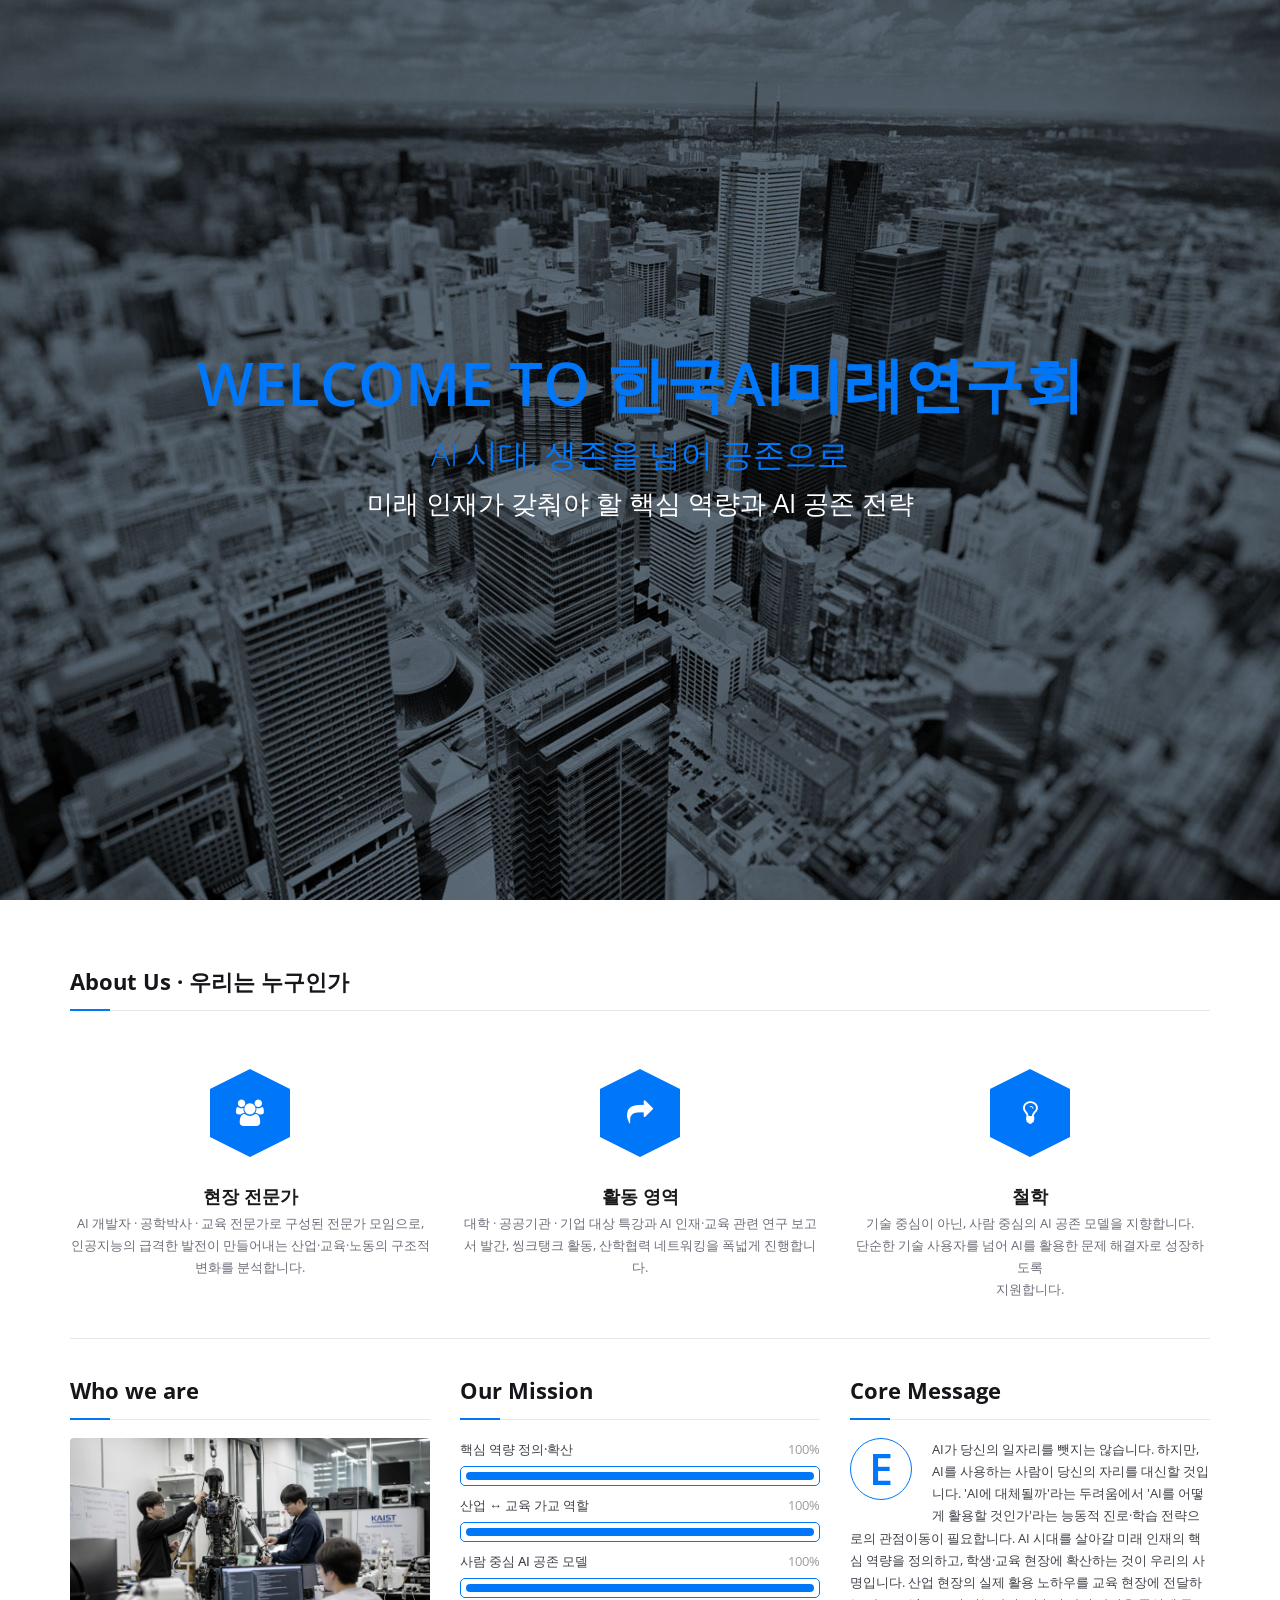
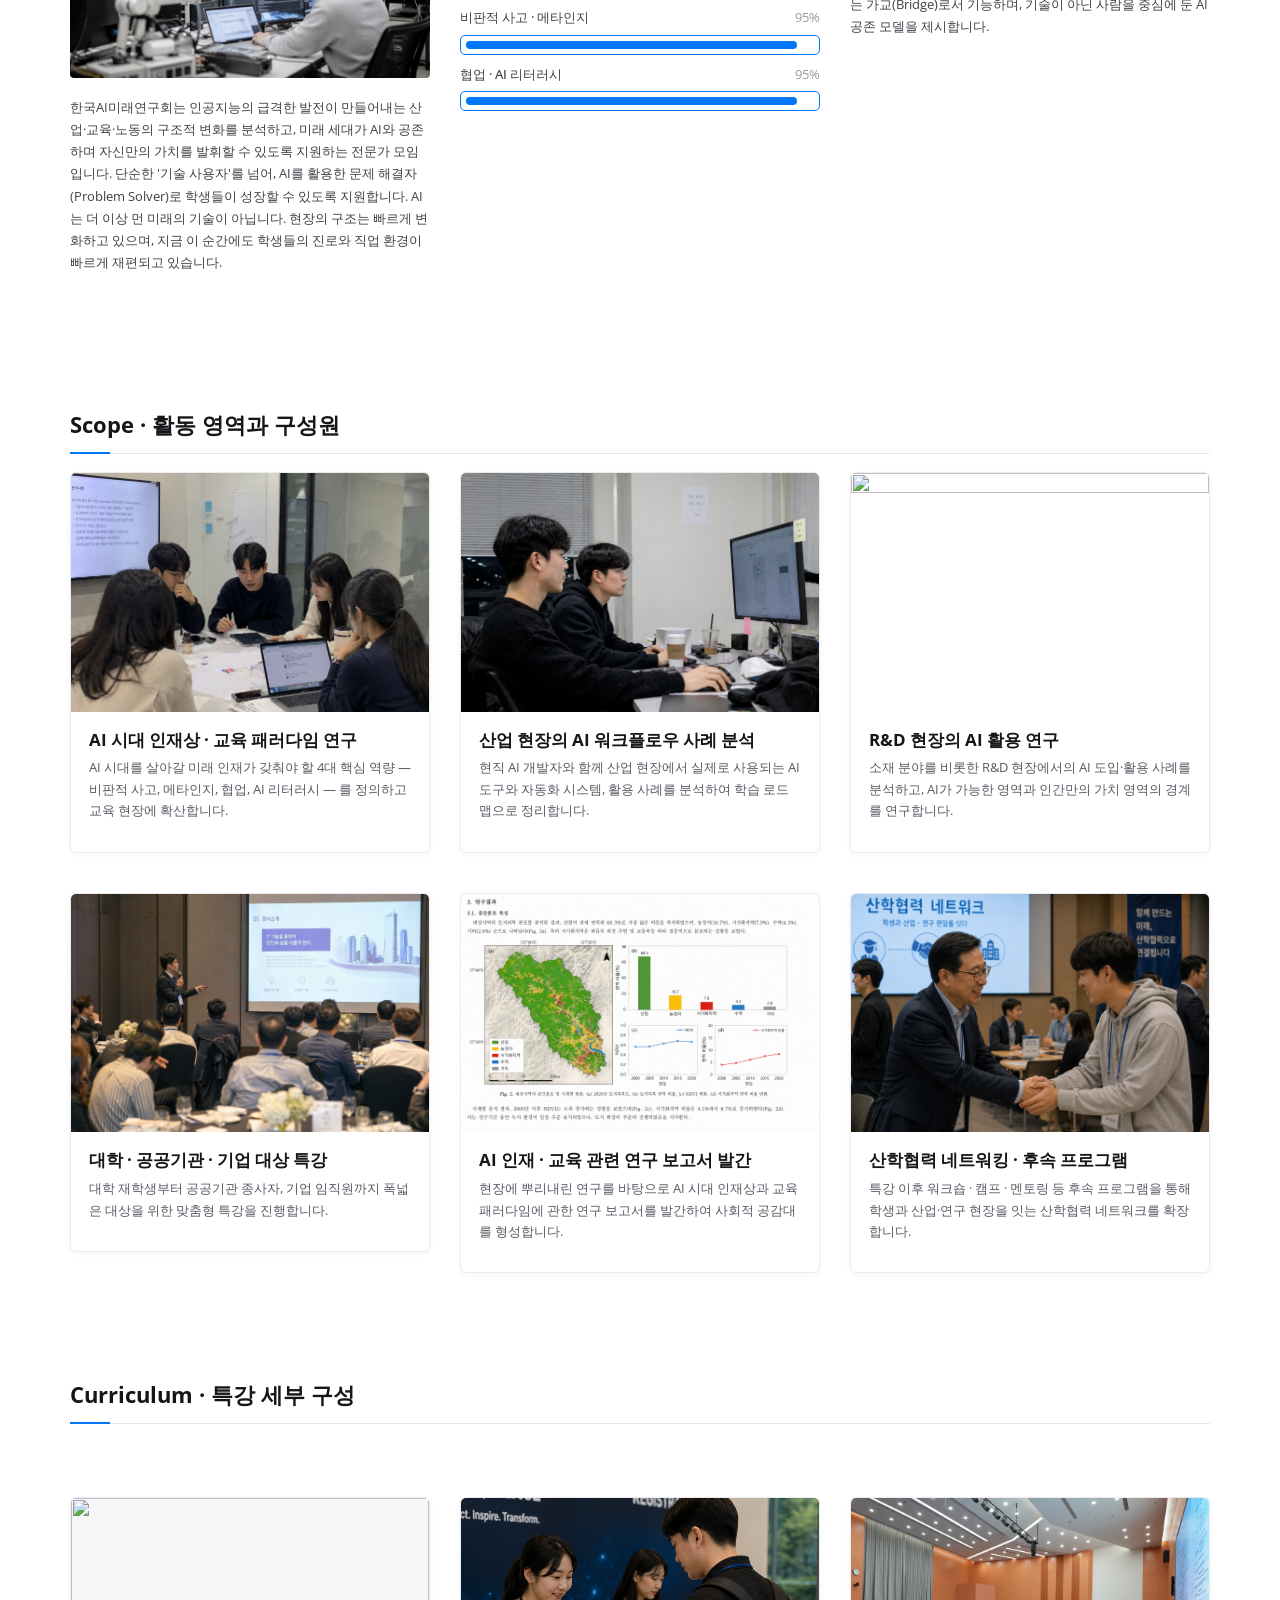
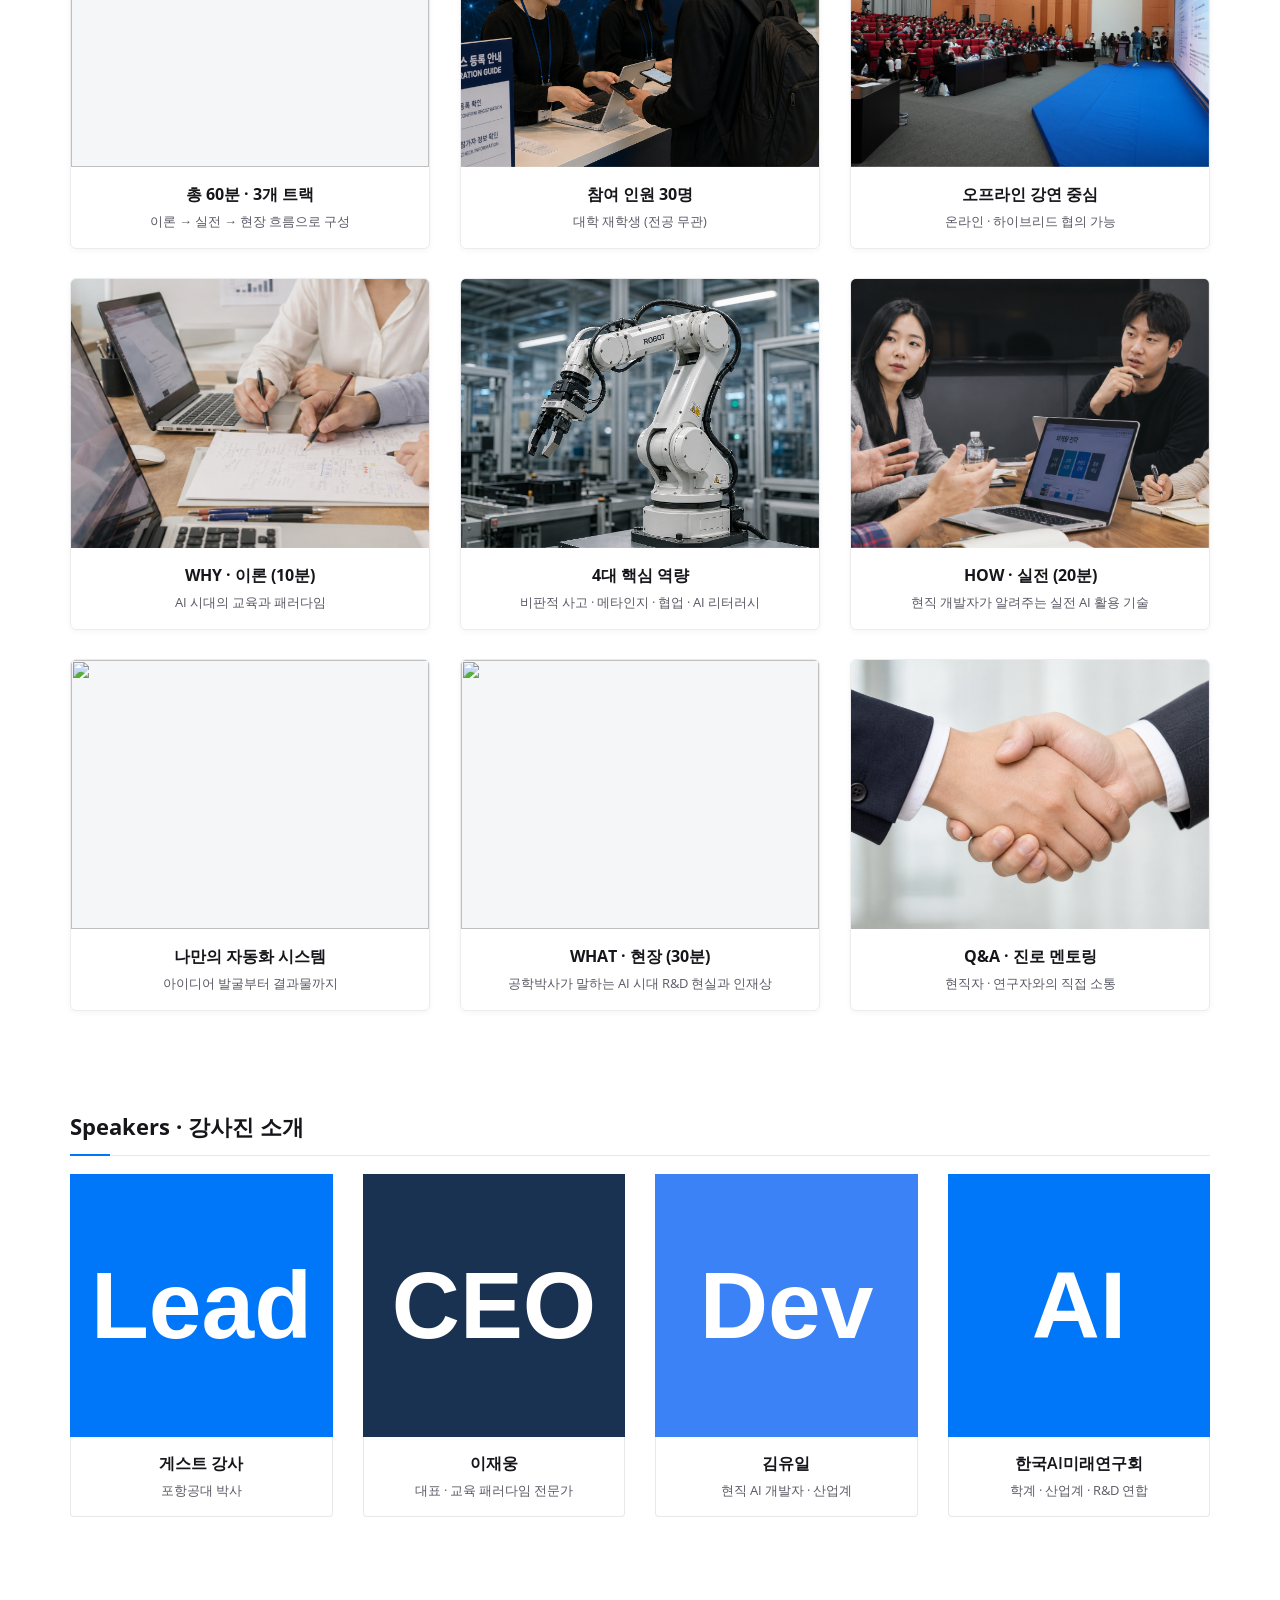
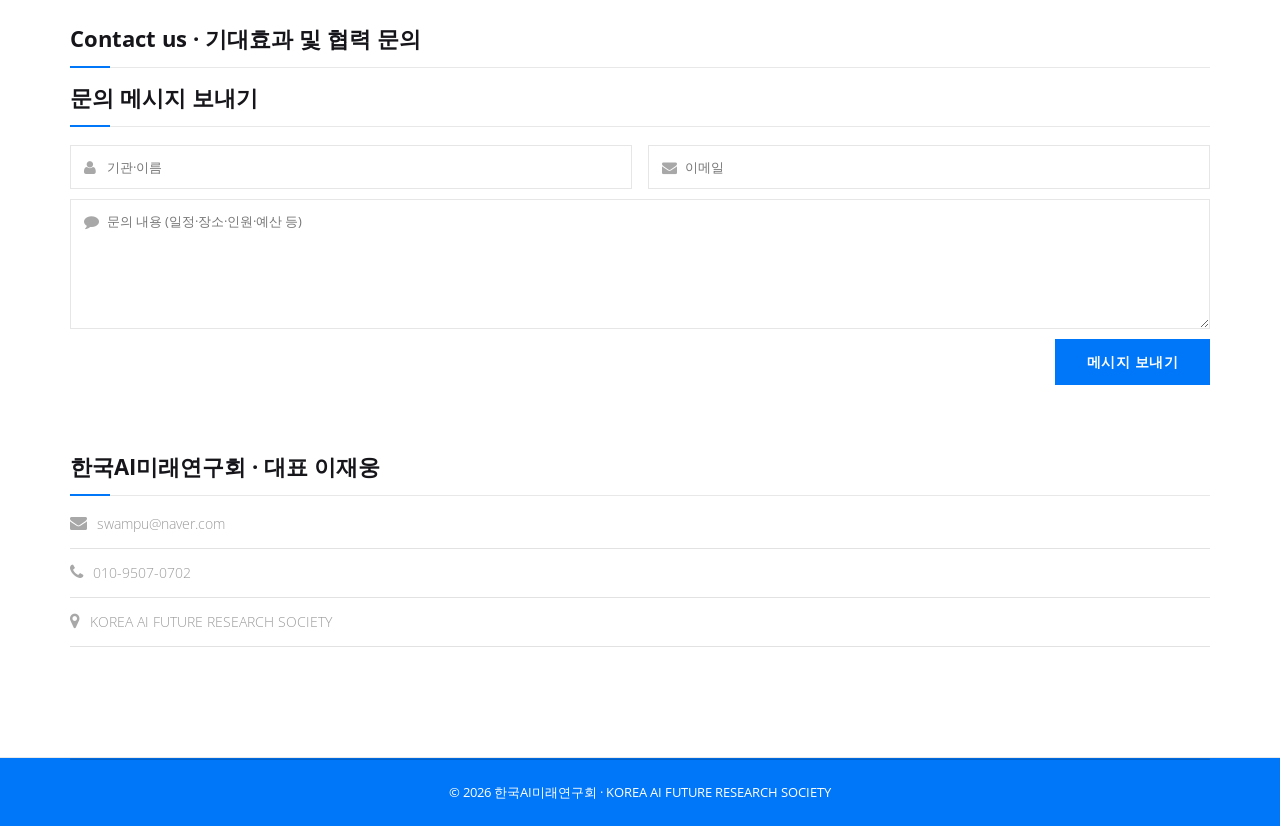
==== index.html @ 542b9df3 "Curriculum/Scope 그리드 정렬 깨짐 수정 (관리자 업로드 이미지 종횡비 차이로 발생) 원인: - 관리자 페이지에서 9개 이미지를 직접 업로드하면서 각 이미지의 종횡비가" ====
<!doctype html>
<html lang="ko" class="no-js">
<head>
	<title>한국AI미래연구회 — AI 시대, 생존을 넘어 공존으로</title>

	<meta charset="utf-8">
	<meta http-equiv="X-UA-Compatible" content="IE=edge,chrome=1">
	<meta name="viewport" content="width=device-width, initial-scale=1, maximum-scale=1">
	<meta name="description" content="한국AI미래연구회 — 미래 인재가 갖춰야 할 핵심 역량과 AI 공존 전략">

	<link href='https://fonts.googleapis.com/css?family=Open+Sans:300italic,400italic,600italic,700italic,400,700,600,300' rel='stylesheet' type='text/css'>
	<link href="https://cdn.jsdelivr.net/gh/orioncactus/pretendard/dist/web/static/pretendard.css" rel="stylesheet" />

	<link rel="stylesheet" type="text/css" href="assets/css/bootstrap.css" media="screen">
	<link rel="stylesheet" type="text/css" href="assets/css/magnific-popup.css" media="screen">
	<link rel="stylesheet" type="text/css" href="assets/css/font-awesome.css" media="screen">
	<link rel="stylesheet" type="text/css" href="assets/css/flexslider.css" media="screen"/>
	<link rel="stylesheet" type="text/css" href="assets/css/style.css" media="screen">
	<link rel="stylesheet" type="text/css" href="assets/css/responsive.css" media="screen">

	<style>
		body, h1, h2, h3, h4, h5, h6, p, a, li, span, div, input, textarea {
			font-family: 'Pretendard', 'Open Sans', sans-serif;
			-webkit-font-smoothing: antialiased;
		}
		/* 한글 가독성 — vendor의 font-weight:300/color:#9a9a9a 가 너무 얇고 흐림 */
		body{ background: #fff; }
		p{ color: #6e6e7a; font-weight: 400; line-height: 1.7; }
		h1, h3, h4, h5{ font-weight: 600 !important; }
		.services-post-content h4{ color: #1a1a1a; font-weight: 700 !important; font-size: 18px; }
		.services-post-content p{ color: #6e6e7a; }
		.news-item{ border: 1px solid #ececef; box-shadow: 0 2px 6px rgba(0,0,0,.04); background: #fff; padding: 0 0 16px; border-radius: 6px; overflow: hidden; }
		.news-item img{ margin-bottom: 0 !important; }
		.news-item h2{ color: #15151a !important; font-weight: 700 !important; font-size: 17px !important; line-height: 1.4 !important; padding: 16px 18px 6px; margin-bottom: 0 !important; }
		.news-item p{ color: #5a5a66 !important; padding: 0 18px 4px; line-height: 1.65 !important; }
		.work-post{ border: 1px solid #ececef; box-shadow: 0 2px 6px rgba(0,0,0,.04); background: #fff; margin-bottom: 28px; }
			/* ★ 그리드 정렬 — 다양한 종횡비 이미지가 카드 높이 통일을 깨뜨리는 것 방지
			   원인: Bootstrap float:left 그리드는 이전 행의 키 큰 카드가 다음 행을 막음
			   해법: 이미지 박스 종횡비 고정 + object-fit:cover 로 잘라서 표시 */
			.work-post-gal{
				width: 100%;
				aspect-ratio: 4 / 3;
				overflow: hidden;
				background: #f5f6f8;
			}
			.work-post-gal img{
				width: 100% !important;
				height: 100% !important;
				object-fit: cover;
				display: block;
			}
			/* Scope 블로그 카드 — 같은 종횡비 이슈 방지 */
			.news-item img{
				aspect-ratio: 3 / 2;
				width: 100% !important;
				height: auto !important;
				object-fit: cover;
				display: block;
			}
			/* 매 3번째 col-md-4 부터 줄바꿈 강제 (높이 차이로 떠밀리는 것 방지) */
			#portfolio-section .col-md-4:nth-child(3n+1){ clear: left; }
			#blog-section .col-md-4:nth-child(3n+1){ clear: left; }
			.work-post-content{ padding: 16px 14px !important; }
		.work-post-content h2{ color: #15151a !important; font-weight: 700 !important; font-size: 16px !important; line-height: 1.4 !important; margin-bottom: 6px !important; }
		.work-post-content span{ color: #5a5a66 !important; font-size: 13px !important; line-height: 1.5 !important; }
		/* Speakers 카드 — vendor의 검은 반투명 배경(#000 0.5) 위 텍스트가 검정 가독성 X
		   → 흰 배경 + 테두리 카드 스타일로 재구성, 사진 opacity 0.7 → 1 */
		.staff-post-gal img{ opacity: 1 !important; }
		.staff-post-content{
			background: #fff !important;
			border: 1px solid #e8e8e8;
			border-top: none;
			padding: 16px 18px !important;
		}
		.staff-post-content h5{ color: #15151a !important; font-weight: 700; font-size: 16px; margin-bottom: 6px; line-height: 1.3 !important; }
		.staff-post-content span{ color: #5a5a66 !important; font-size: 13px; font-weight: 400 !important; line-height: 1.5 !important; }
		/* hover시 사라지는 효과 무력화 (단일 페이지에 호버 의존 X) */
		.staff-post:hover .staff-post-content{ background: #fff !important; }
		.staff-post:hover .staff-post-content h5,
		.staff-post:hover .staff-post-content span{ opacity: 1 !important; }
		.about-us-text p, .company-mission p{ color: #404049; }
		.skills-progress p{ color: #404049; font-weight: 500; }
		.contact-information-list li{ color: #404049; }
		footer p{ color: #fff !important; }
		footer{ background: #0076f9; }
		.footer-line-in{ padding: 22px 0 !important; }
		/* h3 섹션 제목 톤 보강 */
		h3{ color: #15151a !important; font-weight: 700 !important; }
		/* About 6각형 카드 — 가운데 정렬로 통일감 (vendor는 left-align) */
		.services-box .services-post{ text-align: center; }
		.services-box .services-post > a{ display: inline-block; }
		.services-box .services-post-content{ padding-top: 14px; }

		/* Speakers 카드 — 가운데 정렬 */
		.staff-post{ text-align: center; }

		/* Hero: vendor CSS에 home-box 높이가 없어 무너짐 → 데스크탑 기준 700px 잡기.
		   background-view는 position:absolute + width:1920px이라 부모 높이가 없으면 caption이 무너진다. */
		.home-box{ height: 700px; }
		.home-box .background-view{ height: 100%; object-fit: cover; }

		/* whoweare 이미지가 컬럼 침범 방지 — orbit7 .about-us-text img 의 누락된 width 보완 */
		.about-us-text .innner-box img {
			float: none !important;
			display: block;
			width: 100%;
			height: auto;
			max-width: 100%;
			margin: 0 0 18px 0;
			border-radius: 4px;
		}
		/* contact-form input/textarea 통일 — 좌측 패딩 36px(아이콘 자리), 우측 14px, 동일 높이/border/font */
		#contact-form input[type="text"],
		#contact-form input[type="email"],
		#contact-form textarea{
			color: #737373;
			font-size: 13px;
			font-family: 'Pretendard','Open Sans',sans-serif;
			border: 1px solid #e6e6e6;
			border-radius: 0;
			outline: none;
			width: 100%;
			padding: 12px 14px 12px 36px;
			display: block;
			margin-bottom: 10px;
			background: #fff;
			box-sizing: border-box;
			line-height: 1.4;
			height: auto;
		}
		#contact-form input[type="email"]:focus,
		#contact-form input[type="text"]:focus,
		#contact-form textarea:focus{
			border: 1px solid #0076f9;
		}
		#contact-form textarea{
			height: 130px;
			resize: vertical;
		}
		/* float-input 좌·우 박스가 정확히 좌우 대칭이 되도록 간격 조정 */
		.float-input{ padding-right: 8px; }
		.float-input2{ padding-left: 8px; padding-right: 0; }
		/* 폼 아이콘 위치 — input 박스 내부 좌측 14px 위치에 맞도록
		   (.float-input은 padding-right:8px이라 input 좌측 외곽 = 부모 좌측 → 아이콘 left:14px)
		   (.float-input2는 padding-left:8px이라 input 좌측 외곽 = 부모 좌측+8px → 아이콘 left:22px) */
		.float-input span{ top: 13px; left: 14px; z-index: 2; }
		.float-input2 span{ top: 13px; left: 22px; z-index: 2; }
		.textarea-input span{ top: 13px; left: 14px; z-index: 2; }
		/* 송부 버튼 — 가독성 향상 */
		#contact-form input[type="submit"]{
			padding: 13px 32px;
			font-size: 14px;
			letter-spacing: .5px;
			cursor: pointer;
		}

		/* ============================================== */
		/*  모바일 최적화 — 한국AI미래연구회                  */
		/* ============================================== */

		/* 태블릿 이하 (≤991px) */
		@media (max-width: 991px){
			/* 헤더 */
			.navbar-brand img{ max-height: 40px; width: auto; }
			.home-box{ height: auto; min-height: 380px; }
			.home-box .background-view{
				width: 100%; height: 100%; left: 0; margin-left: 0;
				position: absolute; object-fit: cover;
			}
			.flexslider .slides h1{ font-size: 32px !important; line-height: 1.2 !important; }
			.flexslider .slides h6{ font-size: 16px !important; }
			.flexslider .slides p{ font-size: 13px !important; }

			/* 섹션 패딩 축소 */
			.section{ padding: 40px 0; }
			#about-section, #blog-section, #portfolio-section, #team-section, #contact-section{
				padding: 30px 0;
			}

			/* 카드 간격 */
			.col-md-4, .col-md-6, .col-md-3, .col-md-12{ margin-bottom: 20px; }

			/* 폼 — 50% width 두 개 input 을 한 줄씩 (모바일에서 가로로 너무 좁아지는 것 방지) */
			.float-input, .float-input2{
				width: 100% !important;
				float: none !important;
				padding-right: 0 !important;
				padding-left: 0 !important;
			}
		}

		/* 모바일 (≤767px) */
		@media (max-width: 767px){
			/* 헤더 더 컴팩트 */
			.home-box{ min-height: 320px; }
			.flexslider .slides h1{ font-size: 26px !important; }
			.flexslider .slides h6{ font-size: 14px !important; }
			.flexslider .slides p{ font-size: 12px !important; }

			/* 섹션 제목 */
			#about-section h3, #blog-section h3, #portfolio-section h3, #team-section h3, #contact-section h3{
				font-size: 22px !important; text-align: center;
			}

			/* 서비스 카드 — 6각형 아이콘 크기 살짝 축소 */
			.services-post > a{ width: 70px; height: 42px; }
			.services-post > a:before{ border-left-width: 35px; border-right-width: 35px; border-bottom-width: 17px; top: -17px; }
			.services-post > a:after{ border-left-width: 35px; border-right-width: 35px; border-top-width: 17px; bottom: -17px; }
			.services-post > a i{ line-height: 42px; font-size: 22px; }
			.services-post-content h4{ font-size: 17px; }
			.services-post-content p{ font-size: 13px; line-height: 1.6; }

			/* About 3컬럼 → 1컬럼 */
			.about-box .col-md-4{ margin-bottom: 30px; }
			.about-us-text .innner-box img{ max-height: 220px; object-fit: cover; }

			/* Skills progress 시각 정돈 */
			.skills-progress p{ font-size: 13px; }
			.meter{ height: 16px; padding: 4px; }

			/* Blog 카드 */
			.news-item{ margin-bottom: 30px; }
			.news-item h2 a, .news-item h2{ font-size: 16px; }
			.news-item p{ font-size: 13px; }

			/* Portfolio (curriculum) 카드 */
			.work-post{ margin-bottom: 25px; }
			.work-post-content h2{ font-size: 16px; }
			.work-post-content span{ font-size: 12px; }

			/* Speakers 카드 */
			.staff-post{ margin-bottom: 30px; max-width: 280px; margin-left: auto; margin-right: auto; }
			.staff-post-content h5{ font-size: 16px; }
			.staff-post-content span{ font-size: 12px; }

			/* Contact 폼 — 모바일에서 input/textarea 동일 padding, submit 풀너비 */
			#contact-form input[type="text"], #contact-form input[type="email"], #contact-form textarea{
				font-size: 14px; padding: 11px 14px 11px 36px;
			}
			#contact-form textarea{ height: 110px; }
			#contact-form input[type="submit"]{ width: 100%; float: none; padding: 14px; font-size: 14px; letter-spacing: .5px; }
			.float-input span, .float-input2 span{ top: 12px; left: 14px; }
			.textarea-input span{ top: 12px; left: 14px; }

			/* 직접 연락처 정보 */
			.contact-information h3{ font-size: 17px; }
			.contact-information-list li{ font-size: 13px; word-break: break-all; }

			/* Footer */
			.footer-line{ padding: 15px 0; }
			.footer-line p{ font-size: 12px; }
		}

		/* 작은 모바일 (≤480px) */
		@media (max-width: 480px){
			.flexslider .slides h1{ font-size: 22px !important; }
			.home-box{ min-height: 280px; }
			.section, #about-section, #blog-section, #portfolio-section, #team-section, #contact-section{
				padding: 25px 0;
			}
			.container{ padding-left: 15px; padding-right: 15px; }
		}
	</style>

	<script type="text/javascript" src="assets/js/jquery.min.js"></script>
	<script type="text/javascript" src="assets/js/jquery.migrate.js"></script>
	<script type="text/javascript" src="assets/js/jquery.magnific-popup.min.js"></script>
	<script type="text/javascript" src="assets/js/bootstrap.js"></script>
	<script type="text/javascript" src="assets/js/jquery.imagesloaded.min.js"></script>
	<script type="text/javascript" src="assets/js/jquery.isotope.min.js"></script>
	<script type="text/javascript" src="assets/js/smooth-scroll.js"></script>
	<script type="text/javascript" src="assets/js/jquery.flexslider.js"></script>
	<script type="text/javascript" src="assets/js/plugins-scroll.js"></script>
	<script type="text/javascript" src="assets/js/script.js"></script>

	<script>
		// content.json 로드 (CMS가 편집한 콘텐츠 반영)
		// 캐시 우회용 timestamp 추가 (CMS 저장 직후 즉시 반영되도록)
		window.__contentReady = fetch('content.json?_=' + Date.now())
			.then(function(r){ return r.ok ? r.json() : {}; })
			.catch(function(){ return {}; });

		// 편집 모드 (?edit=1) — 관리자 오버레이 동적 로드
		(function(){
			if (new URLSearchParams(location.search).get('edit') !== '1') return;
			if (!localStorage.getItem('github_pat')) {
				// PAT 없으면 로그인 페이지로
				location.replace('admin/');
				return;
			}
			document.documentElement.classList.add('edit-mode');
			var l = document.createElement('link');
			l.rel = 'stylesheet';
			l.href = 'admin/edit.css?_=' + Date.now();
			document.head.appendChild(l);
			window.addEventListener('DOMContentLoaded', function(){
				var s = document.createElement('script');
				s.src = 'admin/edit.js?_=' + Date.now();
				document.body.appendChild(s);
			});
		})();
	</script>
	<script defer>
		// DOM이 준비되면 content.json 값을 data-edit-* 요소에 적용
		(async function(){
			function getByPath(obj, path){
				return path.split('.').reduce(function(a, k){
					return (a != null && a[k] !== undefined) ? a[k] : undefined;
				}, obj);
			}
			var content = await window.__contentReady;
			window.__siteContent = content;
			function apply(){
				document.querySelectorAll('[data-edit-text]').forEach(function(el){
					var v = getByPath(content, el.getAttribute('data-edit-text'));
					if (v != null && v !== '') el.innerHTML = v;
				});
				document.querySelectorAll('[data-edit-img]').forEach(function(el){
					var v = getByPath(content, el.getAttribute('data-edit-img'));
					if (v != null && v !== '') el.setAttribute('src', v);
				});
				document.querySelectorAll('[data-edit-href]').forEach(function(el){
					var v = getByPath(content, el.getAttribute('data-edit-href'));
					if (v != null && v !== '') el.setAttribute('href', v);
				});
				document.querySelectorAll('[data-edit-attr]').forEach(function(el){
					var v = getByPath(content, el.getAttribute('data-edit-attr'));
					if (v != null && v !== ''){
						var attr = el.getAttribute('data-edit-attr-name') || 'placeholder';
						el.setAttribute(attr, v);
					}
				});
			}
			if (document.readyState === 'loading'){
				document.addEventListener('DOMContentLoaded', apply);
			} else {
				apply();
			}
		})();
	</script>
</head>
<body>

	<!-- Container -->
	<div id="container" class="single-page">

		<!-- Header ============================ -->
		<header class="clearfix">
			<div class="navbar navbar-default navbar-fixed-top">
				<div class="container">
					<div class="navbar-header">
						<a class="navbar-brand"><img alt="한국AI미래연구회" src="assets/images/logo.png" data-edit-img="nav.logo"></a>
					</div>
					</div>
			</div>
		</header>

		<!-- HOME ============================ -->
		<div class="section">
			<div id="home-section">
				<div class="home-box">
					<img class="background-view" alt="" src="assets/upload/singlepage-bg.jpg" data-edit-img="hero.bg">
					<div class="slider-caption">
						<div class="container">
							<div class="flexslider">
								<ul class="slides">
									<li>
										<h1><span data-edit-text="slide1.h1pre">Welcome to</span> <span data-edit-text="slide1.h1em">한국AI미래연구회</span></h1>
										<h6><span data-edit-text="slide1.h6pre">AI 시대, 생존을 넘어</span> <span data-edit-text="slide1.h6em">공존으로</span></h6>
										<p data-edit-text="slide1.text">미래 인재가 갖춰야 할 핵심 역량과 AI 공존 전략</p>
									</li>
									<li>
										<h1><span data-edit-text="slide2.h1pre">AI와 인간이 공존하는</span> <span data-edit-text="slide2.h1em">미래</span></h1>
										<p data-edit-text="slide2.text">우리는 그 길을 설계합니다</p>
									</li>
									<li>
										<h1><span data-edit-text="slide3.h1pre">학계 · 산업계 · R&amp;D 현장의</span> <span data-edit-text="slide3.h1em">실무 전문가</span></h1>
										<p data-edit-text="slide3.text">현장에 뿌리내린 연구와 실천</p>
									</li>
								</ul>
							</div>
						</div>
					</div>
				</div>
			</div>
		</div>

		<!-- ABOUT ============================ -->
		<div class="section">
			<div id="about-section">
				<div class="container">
					<h3 data-edit-text="about.title">About Us · 우리는 누구인가</h3>

					<div class="services-box">
						<div class="row">
							<div class="col-md-4">
								<div class="services-post">
									<a class="services-icon1"><i class="fa fa-users"></i></a>
									<div class="services-post-content">
										<h4 data-edit-text="service1.title">현장 전문가</h4>
										<p data-edit-text="service1.text">AI 개발자 · 공학박사 · 교육 전문가로 구성된 전문가 모임으로, 인공지능의 급격한 발전이 만들어내는 산업·교육·노동의 구조적 변화를 분석합니다.</p>
									</div>
								</div>
							</div>

							<div class="col-md-4">
								<div class="services-post">
									<a class="services-icon2"><i class="fa fa-share"></i></a>
									<div class="services-post-content">
										<h4 data-edit-text="service2.title">활동 영역</h4>
										<p data-edit-text="service2.text">대학 · 공공기관 · 기업 대상 특강과 AI 인재·교육 관련 연구 보고서 발간, 씽크탱크 활동, 산학협력 네트워킹을 폭넓게 진행합니다.</p>
									</div>
								</div>
							</div>

							<div class="col-md-4">
								<div class="services-post">
									<a class="services-icon3"><i class="fa fa-lightbulb-o"></i></a>
									<div class="services-post-content">
										<h4 data-edit-text="service3.title">철학</h4>
										<p data-edit-text="service3.text">기술 중심이 아닌, 사람 중심의 AI 공존 모델을 지향합니다. 단순한 기술 사용자를 넘어 AI를 활용한 문제 해결자로 성장하도록 지원합니다.</p>
									</div>
								</div>
							</div>
						</div>
					</div>

					<div class="about-box">
						<div class="row">
							<div class="col-md-4">
								<div class="about-us-text">
									<h3 data-edit-text="whoweare.title">Who we are</h3>
									<div class="innner-box">
										<img alt="" src="assets/upload/about.jpg" data-edit-img="whoweare.img">
										<p data-edit-text="whoweare.text">한국AI미래연구회는 인공지능의 급격한 발전이 만들어내는 산업·교육·노동의 구조적 변화를 분석하고, 미래 세대가 AI와 공존하며 자신만의 가치를 발휘할 수 있도록 지원하는 전문가 모임입니다. 단순한 '기술 사용자'를 넘어, AI를 활용한 문제 해결자(Problem Solver)로 학생들이 성장할 수 있도록 지원합니다. AI는 더 이상 먼 미래의 기술이 아닙니다. 현장의 구조는 빠르게 변화하고 있으며, 지금 이 순간에도 학생들의 진로와 직업 환경이 빠르게 재편되고 있습니다.</p>
									</div>
								</div>
							</div>

							<div class="col-md-4">
								<div class="skills-progress">
									<h3 data-edit-text="mission.title">Our Mission</h3>
									<p data-edit-text="mission.entry1">핵심 역량 정의·확산 <span>100%</span></p>
									<div class="meter nostrips wp"><span style="width: 100%"></span></div>
									<p data-edit-text="mission.entry2">산업 ↔ 교육 가교 역할 <span>100%</span></p>
									<div class="meter nostrips photoshop"><span style="width: 100%"></span></div>
									<p data-edit-text="mission.entry3">사람 중심 AI 공존 모델 <span>100%</span></p>
									<div class="meter nostrips html"><span style="width: 100%"></span></div>
									<p data-edit-text="mission.entry4">비판적 사고 · 메타인지 <span>95%</span></p>
									<div class="meter nostrips ruby"><span style="width: 95%"></span></div>
									<p data-edit-text="mission.entry5">협업 · AI 리터러시 <span>95%</span></p>
									<div class="meter nostrips marketing"><span style="width: 95%"></span></div>
								</div>
							</div>

							<div class="col-md-4">
								<div class="company-mission">
									<h3 data-edit-text="coremsg.title">Core Message</h3>
									<span class="icon"></span>
									<p data-edit-text="coremsg.text">AI가 당신의 일자리를 뺏지는 않습니다. 하지만, AI를 사용하는 사람이 당신의 자리를 대신할 것입니다. 'AI에 대체될까'라는 두려움에서 'AI를 어떻게 활용할 것인가'라는 능동적 진로·학습 전략으로의 관점이동이 필요합니다. AI 시대를 살아갈 미래 인재의 핵심 역량을 정의하고, 학생·교육 현장에 확산하는 것이 우리의 사명입니다. 산업 현장의 실제 활용 노하우를 교육 현장에 전달하는 가교(Bridge)로서 기능하며, 기술이 아닌 사람을 중심에 둔 AI 공존 모델을 제시합니다.</p>
								</div>
							</div>
						</div>
					</div>
				</div>
			</div>
		</div>

		<!-- BLOG = SCOPE ============================ -->
		<div class="section">
			<div id="blog-section">
				<div class="container">
					<h3 data-edit-text="scope.title">Scope · 활동 영역과 구성원</h3>
					<div class="row">
						<div class="col-md-4">
							<div class="item news-item">
								<img alt="" src="assets/upload/blog1.jpg" data-edit-img="blog1.img">
								<h2 data-edit-text="blog1.title">AI 시대 인재상 · 교육 패러다임 연구</h2>
								<p data-edit-text="blog1.text">AI 시대를 살아갈 미래 인재가 갖춰야 할 4대 핵심 역량 — 비판적 사고, 메타인지, 협업, AI 리터러시 — 를 정의하고 교육 현장에 확산합니다.</p>
</div>
						</div>

						<div class="col-md-4">
							<div class="item news-item">
								<img alt="" src="assets/upload/blog2.jpg" data-edit-img="blog2.img">
								<h2 data-edit-text="blog2.title">산업 현장의 AI 워크플로우 사례 분석</h2>
								<p data-edit-text="blog2.text">현직 AI 개발자와 함께 산업 현장에서 실제로 사용되는 AI 도구와 자동화 시스템, 활용 사례를 분석하여 학습 로드맵으로 정리합니다.</p>
</div>
						</div>

						<div class="col-md-4">
							<div class="item news-item">
								<img alt="" src="assets/upload/blog3.jpg" data-edit-img="blog3.img">
								<h2 data-edit-text="blog3.title">R&amp;D 현장의 AI 활용 연구</h2>
								<p data-edit-text="blog3.text">소재 분야를 비롯한 R&amp;D 현장에서의 AI 도입·활용 사례를 분석하고, AI가 가능한 영역과 인간만의 가치 영역의 경계를 연구합니다.</p>
</div>
						</div>
					</div>

					<div class="row">
						<div class="col-md-4">
							<div class="item news-item">
								<img alt="" src="assets/upload/blog4.jpg" data-edit-img="blog4.img">
								<h2 data-edit-text="blog4.title">대학 · 공공기관 · 기업 대상 특강</h2>
								<p data-edit-text="blog4.text">대학 재학생부터 공공기관 종사자, 기업 임직원까지 폭넓은 대상을 위한 맞춤형 특강을 진행합니다. 오프라인 · 온라인 · 하이브리드 모두 가능합니다.</p>
</div>
						</div>

						<div class="col-md-4">
							<div class="item news-item">
								<img alt="" src="assets/upload/blog5.jpg" data-edit-img="blog5.img">
								<h2 data-edit-text="blog5.title">AI 인재 · 교육 관련 연구 보고서 발간</h2>
								<p data-edit-text="blog5.text">현장에 뿌리내린 연구를 바탕으로 AI 시대 인재상과 교육 패러다임에 관한 연구 보고서를 발간하여 사회적 공감대를 형성합니다.</p>
</div>
						</div>

						<div class="col-md-4">
							<div class="item news-item">
								<img alt="" src="assets/upload/blog6.jpg" data-edit-img="blog6.img">
								<h2 data-edit-text="blog6.title">산학협력 네트워킹 · 후속 프로그램</h2>
								<p data-edit-text="blog6.text">특강 이후 워크숍 · 캠프 · 멘토링 등 후속 프로그램을 통해 학생과 산업·연구 현장을 잇는 산학협력 네트워크를 확장합니다.</p>
</div>
						</div>
					</div>
				</div>
			</div>
		</div>

		<!-- PORTFOLIO = LECTURE / CURRICULUM ============================ -->
		<div class="section">
			<div id="portfolio-section">
				<div class="container">
					<h3 data-edit-text="curriculum.title">Curriculum · 특강 세부 구성</h3>
					<div class="portfolio-box with-3-col">
<div class="portfolio-container">

							<div class="work-post overview">
								<div class="work-post-gal">
									<img alt="" src="assets/upload/image1.jpg" data-edit-img="p1.img">
</div>
								<div class="work-post-content">
									<h2 data-edit-text="p1.title">총 60분 · 3개 트랙</h2>
									<span data-edit-text="p1.sub">이론 → 실전 → 현장 흐름으로 구성</span>
								</div>
							</div>

							<div class="work-post overview">
								<div class="work-post-gal">
									<img alt="" src="assets/upload/image2.jpg" data-edit-img="p2.img">
</div>
								<div class="work-post-content">
									<h2 data-edit-text="p2.title">참여 인원 30명</h2>
									<span data-edit-text="p2.sub">대학 재학생 (전공 무관)</span>
								</div>
							</div>

							<div class="work-post overview">
								<div class="work-post-gal">
									<img alt="" src="assets/upload/image3.jpg" data-edit-img="p3.img">
</div>
								<div class="work-post-content">
									<h2 data-edit-text="p3.title">오프라인 강연 중심</h2>
									<span data-edit-text="p3.sub">온라인 · 하이브리드 협의 가능</span>
								</div>
							</div>

							<div class="work-post why">
								<div class="work-post-gal">
									<img alt="" src="assets/upload/image4.jpg" data-edit-img="p4.img">
</div>
								<div class="work-post-content">
									<h2 data-edit-text="p4.title">WHY · 이론 (10분)</h2>
									<span data-edit-text="p4.sub">AI 시대의 교육과 패러다임</span>
								</div>
							</div>

							<div class="work-post why">
								<div class="work-post-gal">
									<img alt="" src="assets/upload/image5.jpg" data-edit-img="p5.img">
</div>
								<div class="work-post-content">
									<h2 data-edit-text="p5.title">4대 핵심 역량</h2>
									<span data-edit-text="p5.sub">비판적 사고 · 메타인지 · 협업 · AI 리터러시</span>
								</div>
							</div>

							<div class="work-post how">
								<div class="work-post-gal">
									<img alt="" src="assets/upload/image6.jpg" data-edit-img="p6.img">
</div>
								<div class="work-post-content">
									<h2 data-edit-text="p6.title">HOW · 실전 (20분)</h2>
									<span data-edit-text="p6.sub">현직 개발자가 알려주는 실전 AI 활용 기술</span>
								</div>
							</div>

							<div class="work-post how">
								<div class="work-post-gal">
									<img alt="" src="assets/upload/image7.jpg" data-edit-img="p7.img">
</div>
								<div class="work-post-content">
									<h2 data-edit-text="p7.title">나만의 자동화 시스템</h2>
									<span data-edit-text="p7.sub">아이디어 발굴부터 결과물까지</span>
								</div>
							</div>

							<div class="work-post what">
								<div class="work-post-gal">
									<img alt="" src="assets/upload/image1.jpg" data-edit-img="p8.img">
</div>
								<div class="work-post-content">
									<h2 data-edit-text="p8.title">WHAT · 현장 (30분)</h2>
									<span data-edit-text="p8.sub">공학박사가 말하는 AI 시대 R&amp;D 현실과 인재상</span>
								</div>
							</div>

							<div class="work-post what">
								<div class="work-post-gal">
									<img alt="" src="assets/upload/image2.jpg" data-edit-img="p9.img">
</div>
								<div class="work-post-content">
									<h2 data-edit-text="p9.title">Q&amp;A · 진로 멘토링</h2>
									<span data-edit-text="p9.sub">현직자 · 연구자와의 직접 소통</span>
								</div>
							</div>

						</div>
					</div>
				</div>
			</div>
		</div>

		<!-- TEAM = SPEAKERS ============================ -->
		<div class="section">
			<div id="team-section">
				<div class="container">
					<div class="work-staff">
						<h3 data-edit-text="team.title">Speakers · 강사진 소개</h3>
						<div class="row">

										<div class="col-md-3">
											<div class="staff-post">
												<div class="staff-post-gal">
													<img alt="" src="assets/upload/team1.jpg" data-edit-img="team1.img">
												</div>
												<div class="staff-post-content">
													<h5 data-edit-text="team1.name">김영광</h5>
													<span data-edit-text="team1.role">메인 강사 · 공학박사 (소재 분야)</span>
</div>
											</div>
										</div>

										<div class="col-md-3">
											<div class="staff-post">
												<div class="staff-post-gal">
													<img alt="" src="assets/upload/team2.jpg" data-edit-img="team2.img">
												</div>
												<div class="staff-post-content">
													<h5 data-edit-text="team2.name">이재웅</h5>
													<span data-edit-text="team2.role">대표 · 교육 패러다임 전문가</span>
</div>
											</div>
										</div>

										<div class="col-md-3">
											<div class="staff-post">
												<div class="staff-post-gal">
													<img alt="" src="assets/upload/team3.jpg" data-edit-img="team3.img">
												</div>
												<div class="staff-post-content">
													<h5 data-edit-text="team3.name">김유일</h5>
													<span data-edit-text="team3.role">현직 AI 개발자 · 산업계</span>
</div>
											</div>
										</div>

										<div class="col-md-3">
											<div class="staff-post">
												<div class="staff-post-gal">
													<img alt="" src="assets/upload/team4.jpg" data-edit-img="team4.img">
												</div>
												<div class="staff-post-content">
													<h5 data-edit-text="team4.name">한국AI미래연구회</h5>
													<span data-edit-text="team4.role">학계 · 산업계 · R&amp;D 연합</span>
</div>
								</div>

							</div>

</div>

					</div>
				</div>
			</div>
		</div>

		<!-- CONTACT ============================ -->
		<div class="section">
			<div id="contact-section">
				<div class="container">
					<h3 data-edit-text="contact.title">Contact us · 기대효과 및 협력 문의</h3>
				</div>

				<div class="contact-box">
					<div class="container">
						<div class="row">

							<div class="col-md-12">
								<h3 data-edit-text="contact.formTitle">문의 메시지 보내기</h3>
								<form id="contact-form" class="contact-work-form2" action="mailto:swampu@naver.com" method="post" enctype="text/plain" onsubmit="return sendContactMail(event)">

									<div class="text-input">
										<div class="float-input">
											<input name="name" id="name" type="text" placeholder="기관·이름" required data-edit-attr="contact.phName" data-edit-attr-name="placeholder">
											<span><i class="fa fa-user"></i></span>
										</div>

										<div class="float-input2">
											<input name="mail" id="mail" type="email" inputmode="email" placeholder="이메일" required data-edit-attr="contact.phEmail" data-edit-attr-name="placeholder">
											<span><i class="fa fa-envelope"></i></span>
										</div>
									</div>

									<div class="textarea-input">
										<textarea name="comment" id="comment" placeholder="문의 내용 (일정·장소·인원·예산 등)" required data-edit-attr="contact.phMessage" data-edit-attr-name="placeholder"></textarea>
										<span><i class="fa fa-comment"></i></span>
									</div>

									<div class="msg message" id="contact-msg" style="font-size:13px;color:#7f8da6;margin:8px 0;"></div>
									<input type="submit" id="submit_contact" value="메시지 보내기" data-edit-attr="contact.submit" data-edit-attr-name="value">

								</form>

								<script>
								function sendContactMail(e){
									e.preventDefault();
									if (document.documentElement.classList.contains('edit-mode')) return false;
									var name = (document.getElementById('name').value||'').trim();
									var mail = (document.getElementById('mail').value||'').trim();
									var msg  = (document.getElementById('comment').value||'').trim();
									if (!name || !mail || !msg){
										document.getElementById('contact-msg').innerHTML = '<span style="color:#e84a4a">⚠ 모든 항목을 입력해 주세요.</span>';
										return false;
									}
									var to = (window.__siteContent && window.__siteContent.contact && window.__siteContent.contact.email) || 'swampu@naver.com';
									var subject = encodeURIComponent('[한국AI미래연구회 홈페이지 문의] ' + name);
									var body = encodeURIComponent(
										'보낸 사람: ' + name + '\n' +
										'회신 이메일: ' + mail + '\n\n' +
										'─────────────────────\n' +
										msg + '\n' +
										'─────────────────────\n\n' +
										'(이 메시지는 한국AI미래연구회 홈페이지 문의 폼에서 전송되었습니다.)'
									);
									window.location.href = 'mailto:' + to + '?subject=' + subject + '&body=' + body;
									document.getElementById('contact-msg').innerHTML =
										'<span style="color:#0076f9">✓ 메일 앱이 열렸습니다. 자동으로 안 열린다면 <a href="mailto:' + to + '">여기를 클릭</a>해 주세요.</span>';
									return false;
								}
								</script>
							</div>

						</div>

						<div class="row" style="margin-top:30px;">
							<div class="col-md-12">
								<div class="contact-information">
									<h3 data-edit-text="contact.infoTitle">한국AI미래연구회 · 대표 이재웅</h3>
									<ul class="contact-information-list">
										<li><a href="mailto:swampu@naver.com" data-edit-href="contact.emailLink"><i class="fa fa-envelope"></i><span data-edit-text="contact.email">swampu@naver.com</span></a></li>
										<li><span><i class="fa fa-phone"></i><span data-edit-text="contact.phone">010-9507-0702</span></span></li>
										<li><span><i class="fa fa-map-marker"></i><span data-edit-text="contact.location">KOREA AI FUTURE RESEARCH SOCIETY</span></span></li>
									</ul>
								</div>
							</div>
						</div>
					</div>
				</div>
			</div>
		</div>

		<!-- FOOTER ============================ -->
		<footer>
			<div class="footer-line">
				<div class="container">
					<div class="footer-line-in">
						<div class="row">
							<div class="col-md-12" style="text-align:center">
								<p data-edit-text="footer.copyright">&#169; 2026 한국AI미래연구회 · KOREA AI FUTURE RESEARCH SOCIETY</p>
							</div>
						</div>
					</div>
				</div>
			</div>
		</footer>

	</div>
	<!-- End Container -->
</body>
</html>
---- assets/css/style.css ----
/*-------------------------------------------------
 =  Table of Css

 1.Isotope                              
 2.Header                          
 3.General code                   
 4.content - home sections                              
 5.Portfolio pages                           
 6.Blog pages       
 8.Contact page                               
 9.Single post                            
 10.About page                            
 11.Shop Page           
 12.Single Project page         
 13.Footer
 14.nouislider style (used in priccing range)
 15.Single page

-------------------------------------------------*/

/*-------------------------------------------------------*/
/* 1. Isotope filtering
/*-------------------------------------------------------*/
.isotope-item {
    z-index: 2;
}
.isotope-hidden.isotope-item {
    pointer-events: none;
    z-index: 1;
}
.isotope, .isotope .isotope-item {/* change duration value to whatever you like */
    -webkit-transition-duration: 0.8s;
    -moz-transition-duration: 0.8s;
    transition-duration: 0.8s;
}
.isotope {
    -webkit-transition-property: height, width;
    -moz-transition-property: height, width;
    transition-property: height, width;
}
.isotope .isotope-item {
    -webkit-transition-property: -webkit-transform, opacity;
    -moz-transition-property:-moz-transform, opacity;
    transition-property:transform, opacity;
}

/*-------------------------------------------------*/
/* =  Header
/*-------------------------------------------------*/


.navbar {
	margin-bottom: 0;
    background: #fff;
    box-shadow: none;
    -webkit-box-shadow: none;
    -moz-box-shadow: none;
    -o-box-shadow: none;
    border: none !important;
    border-radius: 0;
    transition: all 0.17s ease-in-out;
    -moz-transition: all 0.17s ease-in-out;
    -webkit-transition: all 0.17s ease-in-out;
    -o-transition: all 0.17s ease-in-out;
}

header.active .navbar {
    background: rgba(255,255,255,0.9);
}

.navbar-brand {
    padding: 18px 15px 14px;
    transition: all 0.17s ease-in-out;
    -moz-transition: all 0.17s ease-in-out;
    -webkit-transition: all 0.17s ease-in-out;
    -o-transition: all 0.17s ease-in-out;
}

header.active .navbar-brand {
    padding: 10px 15px 0;
}

.navbar-default .navbar-nav {
    margin: 30px 0;
    transition: all 0.17s ease-in-out;
    -moz-transition: all 0.17s ease-in-out;
    -webkit-transition: all 0.17s ease-in-out;
    -o-transition: all 0.17s ease-in-out;
}

header.active .navbar-default .navbar-nav {
    margin: 20px 0;
}

.navbar-default .navbar-nav > li {
    margin-left: 5px;
}

.navbar-default .navbar-nav > li:first-child {
    margin-left: 0px;
}

.navbar-default .navbar-nav > li > a {
    position: relative;
    color: #9f9f9f;
    font-size: 15px;
    font-family: 'Open Sans', sans-serif;
    padding: 10px 12px;
    text-transform: capitalize;
    border-radius: 4px;
    -webkit-border-radius: 4px;
    -moz-border-radius: 4px;
    -o-border-radius: 4px;
    z-index: 2;
    line-height: 15px;
    transition: all 0.17s ease-in-out;
    -moz-transition: all 0.17s ease-in-out;
    -webkit-transition: all 0.17s ease-in-out;
    -o-transition: all 0.17s ease-in-out;
    -webkit-backface-visibility: hidden;
}

.navbar-default .navbar-nav > li > a.active,
.navbar-default .navbar-nav > li > a:hover {
    color: #fff;
    background: #0076f9;
}

ul.drop-down {
    position: absolute;
    top: 100%;
    left: 0;
    width: 200px;
    visibility: hidden\0/;
    opacity: 0;
    z-index: 3;
    transition: all 0.17s ease-in-out;
    -moz-transition: all 0.17s ease-in-out;
    -webkit-transition: all 0.17s ease-in-out;
    -o-transition: all 0.17s ease-in-out;
    -webkit-backface-visibility: hidden;
    -moz-backface-visibility: hidden;
    -o-backface-visibility: hidden;
    -ms-backface-visibility: hidden;
    backface-visibility: hidden;
    -webkit-transform-origin: 0 0;
    -moz-transform-origin: 0 0;
    -ms-transform-origin: 0 0;
    -o-transform-origin: 0 0;
    transform-origin: 0 0;
    -webkit-transform: rotateX(-90deg);
    -moz-transform: rotateX(-90deg);
    -ms-transform: rotateX(-90deg);
    -o-transform: rotateX(-90deg);
    transform: rotateX(-90deg);
    -webkit-transition: -webkit-transform 0.4s, opacity 0.1s 0.3s;
    -moz-transition: -moz-transform 0.4s, opacity 0.1s 0.3s;
    -mos-transition: -mos-transform 0.4s, opacity 0.1s 0.3s;
    -o-transition: -o-transform 0.4s, opacity 0.1s 0.3s;
}

.navbar-default .navbar-nav > li > ul.drop-down {
    padding-top: 30px;
}

header.active .navbar-default .navbar-nav > li > ul.drop-down {
    padding-top: 20px;
}

header.active .navbar-default .navbar-nav > li > ul.drop-down li {
    background: rgba(255,255,255,0.9);
}

.navbar-default .navbar-nav > li:hover > ul.drop-down {
    visibility: visible;
    opacity: 1;
    -webkit-transform: rotateX(0deg);
      -moz-transform: rotateX(0deg);
      -ms-transform: rotateX(0deg);
      -o-transform: rotateX(0deg);
      transform: rotateX(0deg);
      -webkit-transition: -webkit-transform 0.4s, opacity 0.1s;
      -moz-transition: -moz-transform 0.4s, opacity 0.1s;
      -mos-transition: -mos-transform 0.4s, opacity 0.1s;
      -o-transition: -o-transform 0.4s, opacity 0.1s;
      transition: transform 0.4s, opacity 0.1s;
}

ul.drop-down li a {
    display: block;
    color: #646464;
    font-size: 13px;
    font-family: 'Open Sans', sans-serif;
    padding: 16px 18px;
    text-decoration: none;
    text-transform: capitalize;
    font-weight: 300;
    -webkit-font-smoothing: antialiased;
    opacity: 1;
    border-left: 5px solid transparent;
    transition: all 0.17s ease-in-out;
    -moz-transition: all 0.17s ease-in-out;
    -webkit-transition: all 0.17s ease-in-out;
    -o-transition: all 0.17s ease-in-out;
}

ul.drop-down > li:first-child {
    border-top: 1px solid #e5e5e5;
}

ul.drop-down li {
    position: relative;
    background: #fff;
    border-bottom: 1px solid #e5e5e5;
    transition: all 0.17s ease-in-out;
    -moz-transition: all 0.17s ease-in-out;
    -webkit-transition: all 0.17s ease-in-out;
    -o-transition: all 0.17s ease-in-out;
}

header .navbar-default .navbar-nav > li > ul.drop-down li:hover {
    background: #484949;
}

 ul.drop-down.level3 {
    top: 0;
    left: 100%;
    -webkit-transform: rotateY(-90deg);
    -moz-transform: rotateY(-90deg);
    -ms-transform: rotateY(-90deg);
    -o-transform: rotateY(-90deg);
    transform: rotateY(-90deg);
}

ul.drop-down li:hover ul.drop-down.level3 {
    visibility: visible;
    opacity: 1;
    -webkit-transform: rotateY(0deg);
      -moz-transform: rotateY(0deg);
      -ms-transform: rotateY(0deg);
      -o-transform: rotateY(0deg);
      transform: rotateY(0deg);
      -webkit-transition: -webkit-transform 0.4s, opacity 0.1s;
      -moz-transition: -moz-transform 0.4s, opacity 0.1s;
      -mos-transition: -mos-transform 0.4s, opacity 0.1s;
      -o-transition: -o-transform 0.4s, opacity 0.1s;
      transition: transform 0.4s, opacity 0.1s;
}

ul.drop-down li:hover > a {
    color: #fff;
    border-left: 5px solid #0076f9;
}

/*-------------------------------------------------*/
/* =  General code
/*-------------------------------------------------*/
ul {
    padding: 0;
    margin: 0;
}

ul li {
    list-style: none;
}

a {
    text-decoration: none;
}

h1 {
    color: #000000;
    font-size: 38px;
    font-family: 'Open Sans', sans-serif;
    font-weight: 300;
    -webkit-font-smoothing: antialiased;
    margin: 0;    
}

h2 {
    color: #464646;
    font-size: 24px;
    font-family: 'Open Sans', sans-serif;
    font-weight: 600;
    margin: 0;
    margin-bottom: 10px;    
}

h3 {
    color: #000000;
    font-size: 22px;
    line-height: 22px;
    font-family: 'Open Sans', sans-serif;
    font-weight: 300;
    -webkit-font-smoothing: antialiased;
    margin: 0;
    padding-bottom: 18px;
    border-bottom: 1px solid #e8e8e8;
    margin-bottom: 18px;
    position: relative;
}

h3:after {
    position: absolute;
    content: '';
    width: 40px;
    height: 2px;
    background: #0076f9;
    bottom: -1px;
    left: 0;
}

h4 {
    color: #000000;
    font-size: 18px;
    font-family: 'Open Sans', sans-serif;
    font-weight: 300;
    -webkit-font-smoothing: antialiased;
    margin: 0;
}

h5 {
    color: #000000;
    font-size: 15px;
    font-family: 'Open Sans', sans-serif;
    font-weight: 300;
    -webkit-font-smoothing: antialiased;
    margin: 0;
}

p {
    color: #9a9a9a;
    font-size: 13px;
    font-family: 'Open Sans', sans-serif;
    font-weight: 300;
    -webkit-font-smoothing: antialiased;
    margin: 0;
    line-height: 24px;
}

a.main-button {
    display: inline-block;
    font-size: 13px;
    text-transform: uppercase;
    font-family: 'Open Sans', sans-serif;
    color: #35404c;
    -webkit-border-radius: 4px;
    -moz-border-radius: 4px;
    border-radius: 4px;
    border: solid 1px #e8e8e8;
    padding: 8px 40px;
    text-decoration: none;
    transition: all 0.17s ease-in-out;
    -moz-transition: all 0.17s ease-in-out;
    -webkit-transition: all 0.17s ease-in-out;
    -o-transition: all 0.17s ease-in-out;
}

a.main-button:hover {
    color: #fff;
    background: #0076f9;
    border: solid 1px #e8e8e8;
}

button {
    outline: none !important;
}

#container {
    padding-top: 94px;
    background: #fff;
}

#container.boxed {
    max-width: 1220px;
    margin: 0 auto;
    box-shadow: 0 0 35px #aeaeae;
    -webkit-box-shadow: 0 0 35px #aeaeae;
    -moz-box-shadow: 0 0 35px #aeaeae;
    -o-box-shadow: 0 0 35px #aeaeae;
    position: relative;
    overflow: hidden;
    padding-top: 0;
}

body {
    background: #e9e9e9;
}

/*-------------------------------------------------*/
/* =  content - home sections
/*-------------------------------------------------*/

.tp-caption.big_white span {
    font-weight: 400;
    color: #000;
}

.tp-caption.big_white span.opt-style {
    font-weight: 300;
    -webkit-font-smoothing: antialiased;
    color: #fff;
}

.tp-caption.big_white.slide3-style {
    color: #000;
}

.tp-caption.big_white.slide3-style span {
    font-weight: 600;
    color: #000;
}

.modern_medium_fat span {
    color: #000;
}

.modern_medium_fat.slide3-style {
    color: #000;
}

.modern_medium_fat span.opt-style2 {
    color: #0076f9;
    font-weight: 700;
}

.modern_small_text_dark {
    text-align: center;
}

.services-box {
    position: relative;
    padding: 40px 0 0;
    border-bottom: 1px solid #e8e8e8;
    text-align: center;
}

.services-post {
    margin-bottom: 38px;
}

.services-post > a {
    position: relative;
    display: inline-block;
    width: 80px;
    height: 48px;
    background: #0076f9;
    margin-bottom: 36px;
    margin-top: 20px;
    transition: all 0.17s ease-in-out;
    -moz-transition: all 0.17s ease-in-out;
    -webkit-transition: all 0.17s ease-in-out;
    -o-transition: all 0.17s ease-in-out;
    -webkit-backface-visibility: hidden;
}

.services-post > a:before {
    content: "";
    position: absolute;
    top: -20px;
    left: 0;
    width: 0;
    height: 0;
    border-left: 40px solid transparent;
    border-right: 40px solid transparent;
    border-bottom: 20px solid #0076f9;
}

.services-post > a:after {
    content: "";
    position: absolute;
    bottom: -20px;
    left: 0;
    width: 0;
    height: 0;
    border-left: 40px solid transparent;
    border-right: 40px solid transparent;
    border-top: 20px solid #0076f9;
}

.services-post > a i {
    font-size: 26px;
    color: #fff;
    display: inline-block;
    height: 100%;
    width: 100%;
    text-align: center;
    line-height: 48px;
    -webkit-backface-visibility: hidden;
    transition: all 0.17s ease-in-out;
    -moz-transition: all 0.17s ease-in-out;
    -webkit-transition: all 0.17s ease-in-out;
    -o-transition: all 0.17s ease-in-out;
}

.services-post > a:hover i {
    transform: rotate(360deg);
    -webkit-transform: rotate(360deg);
    -moz-transform: rotate(360deg);
    -o-transform: rotate(360deg);
}

.services-post-content {
    padding-top: 10px;
}

.services-post-content h4 {
    margin-bottom: 5px;
    color: #7c7c7c;
    font-size: 20px;
}

.faqs-box {
    position: relative;
    padding: 40px 0 0;
    border-bottom: 1px solid #e8e8e8;
}

.image-article {
    margin-bottom: 40px;
}

.image-article img {
    margin-bottom: 20px;
    max-width: 100%;
}

.image-article p {
    margin-bottom: 15px;
}

.accordion-box {
    border-top: 1px solid #e8e8e8;
    margin-bottom: 40px;
}

.accord-title {
    padding: 12px 17px;
    border: 1px solid #e8e8e8;
    border-top: none;
    position: relative;
}

.accord-title h5 {
    padding-right: 45px;
    color: #7c7c7c;
    font-size: 14px;
    font-family: 'Open Sans', sans-serif;
}

a.accord-link {
    display: inline-block;
    position: absolute;
    text-align: center;
    width: 31px;
    height: 31px;
    border-radius: 50%;
    -webkit-border-radius: 50%;
    -moz-border-radius: 50%;
    -o-border-radius: 50%;
    border: 1px solid #e8e8e8;
    text-decoration: none;
    top: 5px;
    right: 8px;
    transition: all 0.2s ease-in-out;
    -moz-transition: all 0.2s ease-in-out;
    -webkit-transition: all 0.2s ease-in-out;
    -o-transition: all 0.2s ease-in-out;
}

a.accord-link:after {
    content: '+';
    line-height: 30px;
    font-size: 20px;
    font-family: 'Open Sans', sans-serif;
    color: #5d5d5d;
}

.accord-elem.active a.accord-link:after {
    content: '-';
}

.accord-content {
    display: none;
    padding: 15px 17px;
    border: 1px solid #e8e8e8;
    border-top: none;
    overflow: hidden;
}

.accord-elem.active .accord-content {
    display: block;
}

.recent-works {
    padding: 40px 0 0;
}

.carousel-control .glyphicon {
    display: none;
}

.carousel-control {
    -o-border-radius: 3px;
    -webkit-border-radius: 3px;
    -moz-border-radius: 3px;
    border-radius: 3px;
    width: 25px;
    height: 25px;
    background: none;
    top: -55px;
    font-size: 17px;
    color: #ffffff;
    text-align: center;
    text-shadow: none;
    -webkit-text-shadow: none;
    -moz-text-shadow: none;
    -o-text-shadow: none;
    opacity: 0.5;
    opacity: 1;
    transition: all 0.17s ease-in-out;
    -moz-transition: all 0.17s ease-in-out;
    -webkit-transition: all 0.17s ease-in-out;
    -o-transition: all 0.17s ease-in-out;
    -webkit-backface-visibility: hidden;
}

.carousel-control.left {
    right: 28px;
    left: auto;
    background: #0076f9;
}

.carousel-control.left:before {
    font-family: 'FontAwesome';
    content: "\f104";
    position: absolute;
    font-size: 19px;
    color: #fff;
    top: -1px;
    left: 8px;
}

.carousel-control.right {
    right: 0;
    background: #0076f9;
}

.carousel-control.right:before {
    font-family: 'FontAwesome';
    content: "\f105";
    position: absolute;
    font-size: 19px;
    color: #fff;
    top: -1px;
    left: 10px;
}

.carousel-control.left:hover {
    opacity: 0.3;
}

.carousel-control.right:hover {
    opacity: 0.3;
}

.work-post {
    overflow: hidden;
    border-radius: 6px;
    -webkit-border-radius: 6px;
    -moz-border-radius: 6px;
    -o-border-radius: 6px;
    margin-bottom: 30px;
}

.work-post-gal {
    position: relative;
}

.work-post-gal img {
    width: 100%;
    -webkit-backface-visibility: hidden;
}

.work-post-content {
    text-align: center;
    padding: 15px 10px;
}

.work-post-content h2 {
    color: #555555;
    font-family: 'Open Sans', sans-serif;
    font-weight: 600;
    font-size: 14px;
    line-height: 15px;
    margin: 0;
    transition: all 0.17s ease-in-out;
    -moz-transition: all 0.17s ease-in-out;
    -webkit-transition: all 0.17s ease-in-out;
    -o-transition: all 0.17s ease-in-out;
}

.work-post:hover h2 {
    color: #0076f9;
}

.work-post-content span {
    display: inline-block;
    color: #b9b9b9;
    font-family: 'Open Sans', sans-serif;
    font-size: 12px;
    line-height: 15px;
}

.hover-box {
    position: absolute;
    top: 0;
    left: 0;
    width: 100%;
    height: 100%;
    background: rgba(0,118,249,0.9);
    transition: all 0.17s ease-in-out;
    -moz-transition: all 0.17s ease-in-out;
    -webkit-transition: all 0.17s ease-in-out;
    -o-transition: all 0.17s ease-in-out;
    transform: scale(0);
    -webkit-transform: scale(0);
    -moz-transform: scale(0);
    -o-transform: scale(0);
}

.hover-box a {
    width: 40px;
    height: 40px;
    display: inline-block;
    position: absolute;
    top: 50%;
    margin-top: -20px;
    transition: all 0.35s ease-in-out;
    -moz-transition: all 0.35s ease-in-out;
    -webkit-transition: all 0.35s ease-in-out;
    -o-transition: all 0.35s ease-in-out;
    transform: scale(0.1);
    -webkit-transform: scale(0.1);
    -moz-transform: scale(0.1);
    -o-transform: scale(0.1);
    -webkit-backface-visibility: hidden;
}

.work-post:hover .hover-box {
    transform: scale(1);
    -webkit-transform: scale(1);
    -moz-transform: scale(1);
    -o-transform: scale(1);
    -webkit-backface-visibility: hidden;
}

.work-post:hover .hover-box:after {
    position: absolute;
    content: '';
    bottom: -20px;
    left: 50%;
    margin-left: -10px;
    width: 0;
    height: 0;
    border: 10px solid #0076f9;
    border-left-color: transparent;
    border-right-color: transparent;
    border-bottom-color: transparent;
}

.work-post:hover .hover-box a {
    transform: scale(1);
    -webkit-transform: scale(1);
    -moz-transform: scale(1);
    -o-transform: scale(1);
    -webkit-backface-visibility: hidden;
}

.work-post .hover-box a:hover {
    transform: scale(1.2);
    -webkit-transform: scale(1.2);
    -moz-transform: scale(1.2);
    -o-transform: scale(1.2);
    -webkit-backface-visibility: hidden;
}

.work-post .hover-box a i {
    color: #fff;
    font-size: 46px;
    transition: all 0.17s ease-in-out;
    -moz-transition: all 0.17s ease-in-out;
    -webkit-transition: all 0.17s ease-in-out;
    -o-transition: all 0.17s ease-in-out;
}

.hover-box a.zoom {
    right: 50%;
    margin-right: 5px;
}

.hover-box a.page {
    left: 50%;
    margin-left: 5px;
}

.testimonials-box {
    padding: 40px 0;
    background: #899ca3 url('../upload/banner2.png') no-repeat;
    text-align: center;
}

.testimonials-box h3,
.staff-box h3,
.infographic-box h3 {
    color: #fff;
    padding: 0;
    margin-bottom: 40px;
    text-transform: uppercase;
    border: none;
    text-align: center;
    text-transform: uppercase;
}

.testimonials-box h3:after,
.staff-box h3:after,
.infographic-box h3:after {
    width: 0;
}

.testimonials-box h3 span,
.staff-box h3 span,
.infographic-box h3 span {
    display: inline-block;
    padding: 15px;
    background: #0076f9;
    border-radius: 6px;
    -webkit-border-radius: 6px;
    -moz-border-radius: 6px;
    -o-border-radius: 6px;
    font-weight: 400;
    position: relative;
}

.testimonials-box h3 span:after,
.staff-box h3 span:after,
.infographic-box h3 span:after {
    position: absolute;
    content: '';
    bottom: -20px;
    left: 50%;
    margin-left: -10px;
    width: 0;
    height: 0;
    border: 10px solid #0076f9;
    border-left-color: transparent;
    border-right-color: transparent;
    border-bottom-color: transparent;
}

.bxslider li {
    overflow: hidden;
}

.bxslider li img {
    max-width: 156px;
    margin: 0 auto 35px;
    border: 12px solid rgba(255,255,255,0.4);
    border-radius: 50%;
    -webkit-border-radius: 50%;
    -moz-border-radius: 50%;
    -o-border-radius: 50%;
}

.message-content p {
    position: relative;
    color: #fff;
    font-size: 22px;
    font-style: italic;
    font-weight: 300;
    -webkit-font-smoothing: antialiased;
    margin: 0;
    margin-bottom: 18px;
    border-radius: 10px;
    -webkit-border-radius: 10px;
    -moz-border-radius: 10px;
    -o-border-radius: 10px;
    padding: 10px 40px;
    background: rgba(0,0,0,0.2);
    line-height: 30px;
}

.message-content p:after {
    position: absolute;
    content: '';
    top: -20px;
    left: 50%;
    margin-left: -10px;
    width: 0;
    height: 0;
    border: 10px solid rgba(0,0,0,0.2);
    border-left-color: transparent;
    border-right-color: transparent;
    border-top-color: transparent;
}

.message-content h6 {
    color: #fff;
    font-size: 14px;
    font-family: 'Open Sans', sans-serif;
    font-weight: 300;
    -webkit-font-smoothing: antialiased;
    margin: 0;
}

.message-content h6 span {
    font-weight: 700;
    color: #0076f9;
}

.pricing-box {
    padding: 40px 0 0;
    border-bottom: 1px solid #e1e1e1;
}

ul.pricing-table {
    width: 100%;
    margin-bottom: 40px;
    transition: all 0.17s ease-in-out;
    -moz-transition: all 0.17s ease-in-out;
    -webkit-transition: all 0.17s ease-in-out;
    -o-transition: all 0.17s ease-in-out; 
}

ul.pricing-table:hover {
    box-shadow: 0 0 20px #c6c6c6;
}

ul.pricing-table li {
    width: 100%;
    text-align: center;
    padding: 15px 0;
    border: 1px solid #e9e9e9;
    border-top: none;
    background: #fff;
}

ul.pricing-table li:first-child {
    padding: 35px 0;
    border: none;
    background: #c2c2c2;
}

ul.pricing-table li p {
    color: #a7a7a7;
    font-size: 15px;
    font-family: 'Open Sans', sans-serif;
}

ul.pricing-table li:first-child p {
    color: #fff;
    font-size: 24px;
    font-weight: 700;
    line-height: 28px;
}

ul.pricing-table li:first-child span {
    color: #fff;
    font-size: 16px;
    font-family: 'Open Sans', sans-serif;
    font-weight: 300;
    -webkit-font-smoothing: antialiased;
    line-height: 20px;
}

ul.pricing-table li a {
    display: inline-block;
    color: #fff;
    font-size: 16px;
    font-family: 'Open Sans', sans-serif;
    font-weight: 700;
    padding: 12px 20px;
    background: #c2c2c2;
    text-decoration: none;
    border-radius: 8px;
    -webkit-border-radius: 8px;
    -moz-border-radius: 8px;
    -o-border-radius: 8px;
    transition: all 0.17s ease-in-out;
    -moz-transition: all 0.17s ease-in-out;
    -webkit-transition: all 0.17s ease-in-out;
    -o-transition: all 0.17s ease-in-out;    
}

ul.pricing-table li a:hover {
    opacity: 0.8;    
}

.pricing-table.standard li {
    border: none;
    border-bottom: 1px solid #e4e4e4;
    background: #f0f0f0;
}

.pricing-table.standard li:first-child {
    background: #0076f9;
    border: 1px solid #e9e9e9;
}

.pricing-table.standard li:last-child {
    border-bottom: none;
}

.pricing-table.standard li p {
    color: #000;
}

.pricing-table.standard li:first-child p,
.pricing-table.standard li:first-child span {
    color: #fff;
}

.pricing-table.standard li a {
    background: #0076f9;
    color: #fff;
}

.about-box {
    padding: 40px 0 0;
	margin-bottom:30px;
}

.about-us-text img {
    float: left;
    margin-right: 20px;
    margin-bottom: 10px;
}

.about-us-text p span,
.company-mission p span {
    font-weight: 700;
    color: #0076f9;
}

.about-us-text,
.company-mission,
.skills-progress {
    margin-bottom: 40px;
}

.skills-progress p {
    font-weight: 300;
    -webkit-font-smoothing: antialiased;
    clear: both;
    margin-bottom: 6px;
}

.skills-progress p span {
    display: inline-block;
    color: #9a9a9a;
    float: right;
    font-weight: 400;
}

.meter { 
    height: 20px;  /* Can be anything */
    position: relative;
    background: #fff;
    border: 1px solid #0076f9;
    margin-bottom: 8px;
    padding: 5px;
    border-radius: 5px;
    -webkit-border-radius: 5px;
    -moz-border-radius: 5px;
    -o-border-radius: 5px;
}

.meter > span {
    display: block;
    height: 100%;
    position: relative;
    overflow: hidden;
    background: #0076f9;
    border-radius: 4px;
    -webkit-border-radius: 4px;
    -moz-border-radius: 4px;
    -o-border-radius: 4px;
}

.company-mission > span.icon {
    display: block;
    width: 62px;
    height: 62px;
    border: 1px solid #0076f9;
    background: #fff;
    float: left;
    margin-right: 20px;
    margin-bottom: 10px;
    border-radius: 50%;
    -webkit-border-radius: 50%;
    -moz-border-radius: 50%;
    -o-border-radius: 50%;
    position: relative;
}

.company-mission > span.icon:after {
    position: absolute;
    content: 'E';
    color: #0076f9;
    font-size: 43px;
    font-family: 'Open Sans', sans-serif;
    font-weight: 600;
    left: 18px;
    line-height: 60px;
}

.staff-box {
    padding: 40px 0 0;
    border-bottom: 1px solid #e9e9e9;
    background: #2b2f32 url('../upload/banner3.png') no-repeat;
}

.staff-post {
    margin-bottom: 40px;
}

.staff-post-content {
    position: relative;
    background: rgba(0,0,0,0.5);
    padding: 20px 23px;
    border-bottom-right-radius: 4px;
    -webkit-border-bottom-right-radius: 4px;
    -moz-border-bottom-right-radius: 4px;
    -o-border-bottom-right-radius: 4px;
    border-bottom-left-radius: 4px;
    -webkit-border-bottom-left-radius: 4px;
    -moz-border-bottom-left-radius: 4px;
    -o-border-bottom-left-radius: 4px;
    transition: all 0.17s ease-in-out;
    -moz-transition: all 0.17s ease-in-out;
    -webkit-transition: all 0.17s ease-in-out;
    -o-transition: all 0.17s ease-in-out;
}

.staff-post:hover .staff-post-content {
    background: #0076f9;
}

.staff-post-content h5 {
    color: #0076f9;
    font-size: 16px;
    font-weight: 700;
    margin-bottom: 0;
    line-height: 16px;
    transition: all 0.17s ease-in-out;
    -moz-transition: all 0.17s ease-in-out;
    -webkit-transition: all 0.17s ease-in-out;
    -o-transition: all 0.17s ease-in-out;
}

.staff-post-content span {
    display: inline-block;
    color: #fff;
    font-size: 13px;
    font-family: 'Open Sans', sans-serif;
    font-weight: 300;
    -webkit-font-smoothing: antialiased;
    line-height: 13px;
    transition: all 0.17s ease-in-out;
    -moz-transition: all 0.17s ease-in-out;
    -webkit-transition: all 0.17s ease-in-out;
    -o-transition: all 0.17s ease-in-out;
}

.staff-post:hover .staff-post-content h5 {
    opacity: 0;
}

.staff-post:hover .staff-post-content span {
    opacity: 0;
}

.staff-post-gal {
    position: relative;
    overflow: hidden;
    transition: all 0.17s ease-in-out;
    -moz-transition: all 0.17s ease-in-out;
    -webkit-transition: all 0.17s ease-in-out;
    -o-transition: all 0.17s ease-in-out;
}

.staff-post-gal img {
    width: 100%;
    opacity: 0.7;
    -webkit-backface-visibility: hidden;
    transition: all 0.17s ease-in-out;
    -moz-transition: all 0.17s ease-in-out;
    -webkit-transition: all 0.17s ease-in-out;
    -o-transition: all 0.17s ease-in-out;
}

.staff-post:hover img {
    opacity: 1;
}

.staf-social {
    position: absolute;
    top: 23px;
    left: 0;
    opacity: 0;
    text-align: center;
    width: 100%;
    -webkit-backface-visibility: hidden;
    transition: all 0.17s ease-in-out;
    -moz-transition: all 0.17s ease-in-out;
    -webkit-transition: all 0.17s ease-in-out;
    -o-transition: all 0.17s ease-in-out;
}

.staff-post:hover .staf-social {
    opacity: 1;
}

.staf-social li {
    display: inline-block;
    margin-left: 3px;
}

.staf-social li:first-child {
    margin-left: 0px;
}

.staf-social li a {
    display: inline-block;
    width: 29px;
    height: 29px;
    border: 1px solid #fff;
    border-radius: 50%;
    -webkit-border-radius: 50%;
    -moz-border-radius: 50%;
    -o-border-radius: 50%;
    transition: all 0.17s ease-in-out;
    -moz-transition: all 0.17s ease-in-out;
    -webkit-transition: all 0.17s ease-in-out;
    -o-transition: all 0.17s ease-in-out;
}

.staf-social li a i {
    font-size: 13px;
    text-align: center;
    color: #fff;
    line-height: 29px;
    transition: all 0.17s ease-in-out;
    -moz-transition: all 0.17s ease-in-out;
    -webkit-transition: all 0.17s ease-in-out;
    -o-transition: all 0.17s ease-in-out;
}

.staf-social li a:hover i {
    color: #0076f9;
}

.staf-social li a:hover {
    background: #fff;
}

.staff-box .carousel-control {
    top: 50%;
    width: 72px;
    height: 72px;
    margin-top: -72px;
    text-align: center;
    background: rgba(0,0,0,0.3);
    border-radius: 50%;
    -webkit-border-radius: 50%;
    -moz-border-radius: 50%;
    -o-border-radius: 50%;
}

.staff-box .carousel-control:hover {
    transform: scale(0.9);
    -webkit-transform: scale(0.9);
    -moz-transform: scale(0.9);
    -o-transform: scale(0.9);
    -ms-transform: scale(0.9);
}

.staff-box .carousel-control.left {
    right: inherit;
    left: 40px;
}

.staff-box .carousel-control.left:before {
    position: relative;
    top: 0;
    left: 0;
    content: '\f104';
    font-family: 'FontAwesome';
    font-weight: 300;
    -webkit-font-smoothing: antialiased;
    color: #fff;
    font-size: 34px;
    line-height: 72px;
}

.staff-box .carousel-control.right {
    right: 40px;
}

.staff-box .carousel-control.right:before {
    position: relative;
    top: 0;
    left: 0;
    content: '\f105';
    font-family: 'FontAwesome';
    font-weight: 300;
    -webkit-font-smoothing: antialiased;
    color: #fff;
    font-size: 34px;
    line-height: 72px;
}

.main-features {
    padding: 40px 0;
    background: url('../images/back-pattern2.png');
}

.main-feature-icon img {
    max-width: 100%;
}

.main-feature-content h2 {
    color: #000;
    font-size: 32px;
    font-weight: 300;
    -webkit-font-smoothing: antialiased;
    margin: 30px 0 15px;
}

.main-feature-content h2 i {
    color: #0076f9;
}

.main-feature-content p {
    color: #555555;
    font-size: 13px;
    font-weight: 300;
    -webkit-font-smoothing: antialiased;
    line-height: 18px;
    padding-bottom: 14px;
    margin-bottom: 14px;
    border-bottom: 1px solid #dfdfdf;
}

.main-feature-content p span {
    font-weight: 700;
}

.tag-list li {
    display: inline-block;
    margin-right: 5px;
    margin-bottom: 15px;
}

.tag-list li a {
    display: inline-block;
    color: #555555;
    font-size: 13px;
    font-family: 'Open Sans', sans-serif;
    border-radius: 9px;
    -webkit-border-radius: 9px;
    -moz-border-radius: 9px;
    -o-border-radius: 9px;
    line-height: 19px;
    text-decoration: none;
    transition: all 0.17s ease-in-out;
    -moz-transition: all 0.17s ease-in-out;
    -webkit-transition: all 0.17s ease-in-out;
    -o-transition: all 0.17s ease-in-out;
}

.tag-list li a i {
    color: #0076f9;
    font-size: 17px;
    margin-right: 5px;
    vertical-align: middle;
}

.latest-post {
    padding: 40px 0 0;
}

.news-item {
    margin-bottom: 40px;
}

.news-item img {
    width: 100%;
    margin-bottom: 20px;
}

.news-item h2 {
    color: #1e1e1e;
    font-size: 18px;
    font-family: 'Open Sans', sans-serif;
    font-weight: 300;
    -webkit-font-smoothing: antialiased;
    line-height: 20px;
    margin-bottom: 10px;
}

.news-item h2 a {
    color: #1e1e1e;
    text-decoration: none;
    display: inline-block;
    transition: all 0.17s ease-in-out;
    -moz-transition: all 0.17s ease-in-out;
    -webkit-transition: all 0.17s ease-in-out;
    -o-transition: all 0.17s ease-in-out;
}

.news-item h2 a:hover {
    color: #0076f9;
}

.news-item p {
    margin-bottom: 10px;
}

.blog-tags li {
    display: inline-block;
    margin-left: 7px;
}

.blog-tags li:first-child {
    margin-left: 0px;
}

.blog-tags li a {
    display: inline-block;
    color: #8c8c8c;
    font-size: 11px;
    font-family: 'Open Sans', sans-serif;
    font-weight: 300;
    -webkit-font-smoothing: antialiased;
    padding: 9px;
    text-decoration: none;
    border-radius: 5px;
    -webkit-border-radius: 5px;
    -moz-border-radius: 5px;
    -o-border-radius: 5px;
    border: 1px solid #e8e8e8;
    transition: all 0.17s ease-in-out;
    -moz-transition: all 0.17s ease-in-out;
    -webkit-transition: all 0.17s ease-in-out;
    -o-transition: all 0.17s ease-in-out;
}

.blog-tags li a:hover {
    color: #0076f9;
    border: 1px solid #0076f9;
}

.blog-tags li a i {
    color: #0076f9;
    font-size: 16px;
    margin-right: 5px;
}

.infographic-box {
    padding: 40px 0 0;
    background: #3b3b3b;
}

.gender-list {
    padding-bottom: 15px;
    margin-bottom: 40px;
}

.gender-list li {
    display: inline-block;
    margin-bottom: 15px;
    margin-left: 19px;
}

.gender-list li a {
    display: inline-block;
}

.gender-list li a i {
    font-size: 80px;
}

.gender-list li a i.fa-male {
    color: #fff;
}

.gender-list li a i.fa-female {
    color: #b7bdc1;
}

.gender-list li:first-child {
    margin-left: 0px;
}

.skills-bar {
    text-align: center;
}

.skills-bar p {
    color: #cccccc;
    font-size: 15px;
    font-weight: 400;
    margin-bottom: 40px;
    margin-top: 10px;
}

.product-box {
    padding: 40px 0 0;
}

.product-post {
    border-radius: 5px;
    -webkit-border-radius: 5px;
    -moz-border-radius: 5px;
    -o-border-radius: 5px;
    overflow: hidden;
    margin-bottom: 40px;
    border: 1px solid #e9e9e9;
}

.product-post:hover {
    border-radius: 5px;
    -webkit-border-radius: 5px;
    -moz-border-radius: 5px;
    -o-border-radius: 5px;
    overflow: hidden;
    margin-bottom: 15px;
}

.product-post img {
    width: 100%;
    -webkit-backface-visibility:hidden;
    transition: all 0.17s ease-in-out;
    -moz-transition: all 0.17s ease-in-out;
    -webkit-transition: all 0.17s ease-in-out;
    -o-transition: all 0.17s ease-in-out;
}

.product-post:hover img {
    opacity: 0.7;
}

.product-post-gal {
    position: relative;
}

.product-post-gal span.price {
    position: absolute;
    top: 0;
    right: 0;
    display: inline-block;
    color: #fff;
    padding: 11px 14px;
    background: #b2b2b2;
    font-size: 15px;
    font-family: 'Open Sans', sans-serif;
    font-weight: 700;
    border-top-right-radius: 5px;
    -webkit-border-top-right-radius: 5px;
    -moz-border-top-right-radius: 5px;
    -o-border-top-right-radius: 5px;
    transition: all 0.17s ease-in-out;
    -moz-transition: all 0.17s ease-in-out;
    -webkit-transition: all 0.17s ease-in-out;
    -o-transition: all 0.17s ease-in-out;
}

.product-post:hover span {
    background: #0076f9;
}

.product-post-content {
    text-align: center;
    padding: 14px 20px;
    border-top: 1px solid #e9e9e9;
    border-bottom-left-radius: 5px;
    -webkit-bottom-left-border-radius: 5px;
    -moz-border-bottom-left-radius: 5px;
    -o-border-bottom-left-radius: 5px;
    border-bottom-right-radius: 5px;
    -webkit-bottom-right-border-radius: 5px;
    -moz-border-bottom-right-radius: 5px;
    -o-border-bottom-right-radius: 5px;
}

.product-post-content h5 {
    color: #656565;
    font-size: 15px;
}

ul.product-list {
    margin-top: 12px;
}

ul.product-list li {
    display: inline-block;
    margin-left: 4px;
}

ul.product-list li:first-child {
    margin-left: 0px;
}

ul.product-list li a {
    display: inline-block;
    width: 38px;
    height: 38px;
    border: 1px solid #e8e8e8;
    background: #fff;
    border-radius: 50%;
    -webkit-border-radius: 50%;
    -moz-border-radius: 50%;
    -o-border-radius: 50%;
    transition: all 0.17s ease-in-out;
    -moz-transition: all 0.17s ease-in-out;
    -webkit-transition: all 0.17s ease-in-out;
    -o-transition: all 0.17s ease-in-out;
}

ul.product-list li a:hover {
    background: #0076f9;
    border: 1px solid #0076f9;
}

ul.product-list li a i {
    font-size: 15px;
    color: #cecece;
    text-align: center;
    line-height: 38px;
    transition: all 0.17s ease-in-out;
    -moz-transition: all 0.17s ease-in-out;
    -webkit-transition: all 0.17s ease-in-out;
    -o-transition: all 0.17s ease-in-out;
}

ul.product-list li a:hover i {
    color: #fff;
}

.quote-line {
    padding: 17px 14px;
    background: url('../images/back-pattern2.png');
    border: 1px solid #e8e8e8;
    border-radius: 5px;
    -webkit-border-radius: 5px;
    -moz-border-radius: 5px;
    -o-border-radius: 5px;
    margin-bottom: 40px;
}

.quote-line p {
    padding: 7px 0 7px 20px;
    margin-right: 160px;
    color: #323538;
    font-size: 20px;
    font-family: 'Open Sans', sans-serif;
    font-weight: 300;
    -webkit-font-smoothing: antialiased;
    line-height: 30px;
}

.quote-line p span {
    color: #0076f9;
    font-weight: 600;
}

.quote-line a {
    display: inline-block;
    float: right;
    text-align: center;
    width: 141px;
    color: #fff;
    font-size: 14px;
    font-family: 'Open Sans', sans-serif;
    font-weight: 300;
    -webkit-font-smoothing: antialiased;
    text-decoration: none;
    text-transform: uppercase;
    border-radius: 6px;
    -webkit-border-radius: 6px;
    -moz-border-radius: 6px;
    -o-border-radius: 6px;
    background: #0076f9;
    padding: 12px 20px;
    transition: all 0.17s ease-in-out;
    -moz-transition: all 0.17s ease-in-out;
    -webkit-transition: all 0.17s ease-in-out;
    -o-transition: all 0.17s ease-in-out;
}

.quote-line a:hover {
    opacity: 0.8;
}

.fixed-link-top {
    width: 100%;
    position: fixed;
    left: 0;
    bottom: 68px;
    height: 0;
    visibility: hidden;
    opacity: 0;
    transition: all 0.17s ease-in-out;
    -moz-transition: all 0.17s ease-in-out;
    -webkit-transition: all 0.17s ease-in-out;
    -o-transition: all 0.17s ease-in-out;
}

.fixed-link-top.active {
    visibility: visible;
    opacity: 1;
}

.fixed-link-top .container {
    position: relative;
}

a.go-top {
    position: absolute;
    top: 0;
    right: -76px;
    width: 48px;
    height: 48px;
    border-radius: 50%;
    -webkit-border-radius: 50%;
    -moz-border-radius: 50%;
    -o-border-radius: 50%;
    background: #cbcbcb;
    text-decoration: none;
    text-align: center;
    transition: all 0.17s ease-in-out;
    -moz-transition: all 0.17s ease-in-out;
    -webkit-transition: all 0.17s ease-in-out;
    -o-transition: all 0.17s ease-in-out;
    -webkit-backface-visibility: hidden;
}

a.go-top:hover {
    transform: scale(1.1);
    -webkit-transform: scale(1.1);
    -moz-transform: scale(1.1);
    -o-transform: scale(1.1);
}

a.go-top i {
    line-height: 48px;
    -webkit-backface-visibility: hidden;
    color: #fff;
    font-size: 20px;
}

/*-------------------------------------------------*/
/* =  Portfolio pages
/*-------------------------------------------------*/

.page-banner {
    padding: 25px 0;
    background: url('../upload/banner2.png');
    overflow: hidden;
}

.page-banner h2 {
    color: #fff;
    font-size: 22px;
    font-weight: 400;
    line-height: 38px;
    float: left;
    margin-bottom: 0;
}

ul.page-tree {
    float: right;
    border: 1px solid rgba(255,255,255,0.3);
    border-right: none;
    padding: 8px 5px 8px 15px;
    margin-right: 11px;
}

ul.page-tree li {
    position: relative;
    display: inline-block;
    margin-right: 22px;
}

ul.page-tree li:after {
    position: absolute;
    content: '';
    width: 11px;
    height: 37px;
    background: url('../images/arrow.png') center center no-repeat;
    top: -8px;
    right: -16px;
}

ul.page-tree li:last-child {
    margin-right: 0px;
}

ul.page-tree li a {
    display: inline-block;
    color: #fff;
    font-size: 13px;
    font-family: 'Open Sans', sans-serif;
    font-weight: 300;
    -webkit-font-smoothing: antialiased;
    transition: all 0.2s ease-in-out;
    -moz-transition: all 0.2s ease-in-out;
    -webkit-transition: all 0.2s ease-in-out;
    -o-transition: all 0.2s ease-in-out;
}

.portfolio-box {
    padding-top: 40px;
}

ul.filter {
    margin-bottom: 25px;
    overflow: hidden;
    border: 1px solid #e9e9e9;
}

ul.filter li {
    float: left;
    border-right: 1px solid #e9e9e9;
}

ul.filter li a {
    position: relative;
    display: inline-block;
    color: #7e7e7e;
    font-size: 15px;
    font-family: 'Open Sans', sans-serif;
    font-weight: 300;
    -webkit-font-smoothing: antialiased;
    text-transform: uppercase;
    text-decoration: none;
    transition: all 0.17s ease-in-out;
    -moz-transition: all 0.17s ease-in-out;
    -webkit-transition: all 0.17s ease-in-out;
    -o-transition: all 0.17s ease-in-out;
    padding: 12px 17px;
    background: #fff;
}

ul.filter li a.active,
ul.filter li a:hover {
    color: #fff;
    background: #0076f9;
}

ul.filter li a.active:after,
ul.filter li a:hover:after {
    content: '';
    position: absolute;
    top: -1px;
    left: -1px;
    bottom: -1px;
    right: -1px;
    border: 1px solid #0076f9;
    z-index: 2;
    transition: all 0.17s ease-in-out;
    -moz-transition: all 0.17s ease-in-out;
    -webkit-transition: all 0.17s ease-in-out;
    -o-transition: all 0.17s ease-in-out;
}

ul.filter li a i {
    color: #7e7e7e;
    font-size: 17px;
    margin-right: 10px;
    vertical-align: middle;
}

ul.filter li a.active i,
ul.filter li a:hover i {
    color: #fff;
}

.portfolio-container {
    width: 1170px;
    margin-left: -15px;
    margin-bottom: 20px;
}

.portfolio-container .work-post {
    margin: 15px !important;
}

.with-4-col .portfolio-container .work-post {
    width: 262px;
}

.with-3-col .portfolio-container .work-post {
    width: 360px;
}

.with-2-col .portfolio-container .work-post {
    width: 555px;
}

ul.pagination-list {
    margin-bottom: 40px;
}

ul.pagination-list li {
    display: inline-block;
}

ul.pagination-list li a {
    display: inline-block;
    -webkit-border-radius: 4px;
    -moz-border-radius: 4px;
    border-radius: 4px;
    background: #f3f3f3;
    padding: 5px 10px;
    text-decoration: none;
    font-family: 'Open Sans', sans-serif;
    font-size: 13px;
    color: #000;
    transition: all 0.17s ease-in-out;
    -moz-transition: all 0.17s ease-in-out;
    -webkit-transition: all 0.17s ease-in-out;
    -o-transition: all 0.17s ease-in-out;
}

ul.pagination-list li a.active,
ul.pagination-list li a:hover {
    background: #0076f9;
    color: #fff;
}

/*-------------------------------------------------*/
/* =  Blog pages
/*-------------------------------------------------*/

.blog-box {
    padding-top: 40px;
}

.one-col .news-item img {
    margin-bottom: 40px;
}

.one-col .news-item {
    border-bottom: 1px solid #e8e8e8;
}

.one-col .news-item ul.blog-tags {
    margin-bottom: 40px;
}

.search-widget {
    margin-bottom: 30px;
}

.search-widget input[type="search"] {
    color: #716565;
    font-size: 13px;
    font-family: 'Open Sans', sans-serif;
    padding: 15px 20px;
    border: 1px solid #e9e9e9;
    width: 100%;
    outline: none;
}

.search-widget input[type="search"]:focus {
    border: 1px solid #0076f9;
}

.search-widget button {
    background: #fff;
    border: none;
    float: right;
    margin-top: -35px;
    margin-right: 15px;
    position: relative;
    z-index: 2;
}

.search-widget button i {
    color: #0076f9;
    font-size: 18px;
}

.sidebar-widgets .widget > h5 {
    margin-bottom: 20px;
}

.tab-content {
    display: none;
}

.tab-content:first-child {
    display: block;
}

ul.tab-links {
    border: 1px solid #e9e9e9; 
    border-top: none;
    overflow: hidden;
    margin-bottom: 40px;
}

ul.tab-links li {
    float: left;
    width: 33.33%;
    text-align: center;
    border-left: 1px solid #e9e9e9; 
}

ul.tab-links li:first-child {
    border-left: none; 
}

ul.tab-links li a {
    display: inline-block;
    width: 100%;
    padding: 12px;
    color: #000;
    font-size: 14px;
    font-family: 'Open Sans', sans-serif;
    font-weight: 300;
    -webkit-font-smoothing: antialiased;
    text-decoration: none;
    background: #fff;
    transition: all 0.2s ease-in-out;
    -moz-transition: all 0.2s ease-in-out;
    -webkit-transition: all 0.2s ease-in-out;
    -o-transition: all 0.2s ease-in-out;
}

.tabs-widget ul.tab-links {
    border-bottom: none;
    border-top: 1px solid #e9e9e9;
    margin-bottom: 0;
}

.tabs-widget ul.tab-links li a {
    font-size: 13px;
}

.tabs-widget ul.tab-links li a:hover {
    background: #0076f9;
    color: #fff;
}

.tabs-widget {
    margin-bottom: 30px;
}

.tabs-widget .tab-box {
    padding: 0;
    text-align: left;
    min-height: 20px;
    border: 1px solid #e8e8e8;
}

.tabs-widget .tab-box .tab-content {
    padding: 20px;
}

.tabs-widget .tab-content ul li {
    overflow: hidden;
    margin-bottom: 16px;
    width: 100%;
}

.tabs-widget .tab-content ul li img {
    float: left;
    width: 45px;
}

.tabs-widget .tab-content ul li h6 {
    line-height: 17px;
    color: #aeaeae;
    font-size: 13px;
    font-family: 'Open Sans', sans-serif;
    font-weight: 300;
    -webkit-font-smoothing: antialiased;
    margin: 0;
    margin-left: 55px;
}

.tabs-widget .tab-content ul li h6 a {
    color: #aeaeae;
    text-decoration: none;
    display: inline-block;
}

.tabs-widget .tab-content ul li h6 a:hover {
    color: #0076f9;
}

.accordion-widget {
    margin-bottom: 10px;
}

.sidebar h3 {
    font-size: 16px;
}

.sidebar .tags-widget {
    margin-bottom: 20px;
}

.sidebar .tags-widget li a {
    border: 1px solid #e8e8e8;
    color: #676767;
}

.sidebar .tags-widget li a:hover {
    color: #fff;
}

.sidebar .text-widget {
    margin-bottom: 30px;
}

/*-------------------------------------------------*/
/* =  Contact page
/*-------------------------------------------------*/

.map {
    height: 470px;
    width: 100%;
    margin-bottom: 40px;
    filter: grayscale(1);
    -webkit-filter: grayscale(1);
    -ms-filter: grayscale(1);
    -o-filter: grayscale(1);
}

.contact-information {
    margin-bottom: 40px;
}

.contact-information p {
    margin-bottom: 10px;
}

p.work-time {
    color: #444444;
    font-size: 13px;
    font-family: 'Open Sans', sans-serif;
    font-weight: 700;
    margin-bottom: 0;
    line-height: 20px;
}

p.work-time span {
    font-weight: 400;
    font-style: italic;
}

ul.contact-information-list li {
    padding-bottom: 14px;
    margin-bottom: 14px;
    border-bottom: 1px solid #e2e2e2;
}

ul.contact-information-list li span {
    display: inline-block;
    color: #9a9a9a;
    font-size: 14px;
    font-family: 'Open Sans', sans-serif;
    font-weight: 300;
    -webkit-font-smoothing: antialiased;
}

ul.contact-information-list li a {
    display: inline-block;
    color: #9a9a9a;
    font-size: 14px;
    font-family: 'Open Sans', sans-serif;
    font-weight: 300;
    -webkit-font-smoothing: antialiased;
}

ul.contact-information-list li i {
    margin-right: 10px;
    color: #a8a8a8;
    font-size: 17px;
}

#contact-form {
    overflow: hidden;
    margin-bottom: 40px;
}

#contact-form i {
    color: #a8a8a8;
    font-size: 15px;
}

.text-input {
    overflow: hidden;
}

.float-input,
.float-input2 {
    width: 50%;
    float: left;
    padding-right: 7px;
    position: relative;
}

.textarea-input {
    position: relative;
}

.float-input span,
.float-input2 span,
.textarea-input span {
    position: absolute;
    top: 13px;
    left: 14px;
    z-index: 2;
}

.float-input2 span {
    left: 18px;
}


.float-input2 {
    padding-right: 0px;
    padding-left: 7px;
}

#contact-form input[type="text"],
#contact-form textarea,
.comment-form input[type="text"],
.comment-form textarea {
    color: #737373;
    font-size: 13px;
    font-family: 'Open Sans', sans-serif;
    border: 1px solid #e6e6e6;
    border-radius: 0px;
    -webkit-border-radius: 0px;
    -moz-border-radius: 0px;
    -o-border-radius: 0px;
    outline: none;
    width: 100%;
    padding: 12px 32px;
    display: block;
    margin-bottom: 10px;   
}

#contact-form input[type="text"]:focus,
#contact-form textarea:focus {
    border: 1px solid #0076f9; 
}

#contact-form textarea {
    height: 110px;
    padding-left: 36px;
}

#contact-form input[type="submit"],
.comment-form input[type="submit"] {
    float: right;
    color: #fdfdfd;
    font-size: 13px;
    font-family: 'Open Sans', sans-serif;
    font-weight: 700;
    padding: 13px 20px;
    background: #0076f9;
    text-transform: uppercase;
    border: none;
    transition: all 0.2s ease-in-out;
    -moz-transition: all 0.2s ease-in-out;
    -webkit-transition: all 0.2s ease-in-out;
    -o-transition: all 0.2s ease-in-out;
}

#contact-form input[type="submit"]:hover,
.comment-form input[type="submit"]:hover {
    opacity: 0.8;
}

#msg {
    display: none;
    height:30px;
    font-size:13px;
    font-family: 'Open Sans', sans-serif;
}

#msg.error {
    color:#eb2c06;
}

#msg.success {
    color:#008000;
}

/*-------------------------------------------------*/
/* =  Single post
/*-------------------------------------------------*/

.single-post-content {
    margin-bottom: 40px;
    overflow: hidden;
}

.single-post-content img {
    width: 100%;
    margin-bottom: 20px;
}

.single-post-content h2 {
    font-weight: 300;
    -webkit-font-smoothing: antialiased;
    margin-bottom: 10px;
    font-size: 28px;
}

.single-post-content p {
    line-height: 22px;
    margin-bottom: 10px;
}

.comment-box {
    overflow: hidden;
    padding-bottom: 25px;
    margin-bottom: 25px;
    border-bottom: 1px solid #f0f0f0;
}

.comment-box img {
    float: left;
    padding: 8px;
    border: 1px solid #e9e9e9;
    border-radius: 6px;
    -webkit-border-radius: 6px;
    -moz-border-radius: 6px;
    -o-border-radius: 6px;
    max-width: 78px;
}

.comment-content {
    margin-left: 98px;
    padding-top: 8px;
}

.comment-content h6 {
    margin: 0;
    color: #3c3c3c;
    font-size: 14px;
    font-family: 'Open Sans', sans-serif;
    line-height: 22px;
}

.comment-content h6 span {
    display: inline-block;
    margin-left: 6px;
    color: #b8b8b8;
    font-size: 11px;
}

.comment-content p {
    color: #868686;
    font-weight: 400;
}

.comment-content a.reply-comment {
    display: inline-block;
    color: #ffffff;
    font-size: 11px;
    font-family: 'Open Sans', sans-serif;
    background: #0076f9;
    text-decoration: none;
    padding: 3px 8px;
    border-radius: 5px;
    -webkit-border-radius: 5px;
    -moz-border-radius: 5px;
    -o-border-radius: 5px;
    margin-top: 3px;
    transition: all 0.17s ease-in-out;
    -moz-transition: all 0.17s ease-in-out;
    -webkit-transition: all 0.17s ease-in-out;
    -o-transition: all 0.17s ease-in-out;
}

.comment-content a.reply-comment:hover {
    opacity: 0.8;
}

ul.depth {
    margin-left: 98px;
}

.comment-form input[type="text"],
.comment-form textarea {
    border: 1px solid #0076f9;
    border-radius: 5px;
    -webkit-border-radius: 5px;
    -moz-border-radius: 5px;
    -o-border-radius: 5px;
    padding: 17px 21px;
    font-size: 12px;
}

.comment-form textarea {
    height: 179px;
}

.comment-form input[type="submit"] {
    margin-top: 0;
    border-radius: 5px;
    -webkit-border-radius: 5px;
    -moz-border-radius: 5px;
    -o-border-radius: 5px;    
}

.leave-comment {
    margin-bottom: 40px;
    padding-top: 15px;
}

/*-------------------------------------------------*/
/* =  about
/*-------------------------------------------------*/

.work-staff .staff-post {
    opacity: 1;
}

.work-staff .staff-post .staff-post-content {
    background: #222;
}

.work-staff .staff-post:hover .staff-post-content {
    background: #0076f9;
}

.client-section .clients-list {
    overflow: hidden;
    padding: 20px 0 0;
}

.client-section .clients-list li a {
    opacity: 1;
}

/*-------------------------------------------------*/
/* =  Shop page
/*-------------------------------------------------*/

.shop-page {
    padding-top: 40px;
}

.shop-home {
    margin-top: 40px;
}

.shop-page .product-post {
    margin-bottom: 40px;
}

.top-bar {
    padding: 9px;
    border: 1px solid #dedede;
    height: 50px;
    margin-bottom: 40px;
}

.top-bar .left-block {
    float: left;
}

.top-bar .right-block {
    float: right;
}

.select-filter label {
    display: inline-block;
    margin: 0 10px 0 0;
    color: #535353;
    font-size: 13px;
    font-family: 'Open Sans', sans-serif;
    font-weight: 400;
}

.select-filter .select-box {
    display: inline-block;
    margin-right: 10px;
}

.select-filter select {
    height: 30px;
    width: 100px;
    border: 1px solid #e9e9e9;
    outline: none;
    font-size: 12px;
    font-family: 'Open Sans', sans-serif;
	padding-left:7px;
}

.top-bar .right-block span {
    color: #535353;
    font-size: 13px;
    font-family: 'Open Sans', sans-serif;
    margin-right: 9px;
}

.top-bar .right-block a {
   display: inline-block;
   width: 30px;
   height: 30px;
   text-align: center;
   background: #0076f9;
}

.top-bar .right-block i {
   font-size: 15px;
   color: #fff;
   line-height: 30px;
    transition: all 0.2s ease-in-out;
    -moz-transition: all 0.2s ease-in-out;
    -webkit-transition: all 0.2s ease-in-out;
    -o-transition: all 0.2s ease-in-out;
}

.top-bar .right-block a:hover i {
   opacity: 0.7;
}

.shop-widget {
    margin-bottom: 30px;
    border: 1px solid #e9e9e9;
}

.shop-widget h4 {
    color: #fff;
    font-size: 16px;
    font-family: 'Open Sans', sans-serif;
    text-transform: uppercase;
    font-weight: 700;
    padding: 10px 14px;
    background: #0076f9;
}

.category-shop-list > li {
    border-top: 1px solid #e9e9e9;
}

.category-shop-list > li:first-child {
    border-top: 1px solid #e9e9e9;
}

.category-shop-list li a.accordion-link {
    display: inline-block;
    width: 100%;
    color: #000;
    font-size: 13px;
    font-family: 'Open Sans', sans-serif;
    transition: all 0.2s ease-in-out;
    -moz-transition: all 0.2s ease-in-out;
    -webkit-transition: all 0.2s ease-in-out;
    -o-transition: all 0.2s ease-in-out;
    padding: 16px 18px;
    position: relative;
    text-decoration: none;
}

.category-shop-list li a.accordion-link:hover,
.category-shop-list li a.accordion-link.active {
    color: #fff;
    background: #0076f9;
    opacity: 0.6;
}

.category-shop-list li a.accordion-link:after {
    position: absolute;
    content: '+';
    color: #7b7b7b;
    font-size: 15px;
    font-family: arial;
    font-weight: 700;
    right: 18px;
    top: 17px;
}

.category-shop-list li a.accordion-link:hover:after,
.category-shop-list li a.accordion-link.active:after {
    color: #fff;
}

.category-shop-list li a.accordion-link.active:after {
    content: '-';
    right: 13px;
}

.accordion-list-content {
    border-top: 1px solid #e9e9e9;
    display: none;
}

.accordion-list-content li {
    margin: 5px 0;
    padding-left: 17px;
    position: relative;
}

.accordion-list-content li:before {
    position: absolute;
    content: '';
    width: 2px;
    height: 2px;
    border-radius: 1px;
    -webkit-border-radius: 1px;
    -moz-border-radius: 1px;
    -o-border-radius: 1px;
    background: #767676;
    top: 50%;
    left: 8px;
}

.accordion-list-content li a {
    display: inline-block;
    color: #767676;
    font-size: 13px;
    font-family: 'Open Sans', sans-serif;
}

ul.popular-product {
    padding: 0 10px;
}

ul.popular-product li {
    margin-bottom: 10px;
    border-top: 1px solid #e9e9e9;
    overflow: hidden;
	padding:20px 10px 10px 10px;
}

ul.popular-product li:first-child {
    border-top: none;
}

ul.popular-product li img {
    float: left;
    width: 50px;
}

ul.popular-product li div {
    margin-left: 60px;
}

ul.popular-product li h6 {
    color: #000;
    font-size: 13px;
    font-family: 'Open Sans', sans-serif;
    margin: 0;
	margin-bottom:3px;
}

ul.popular-product li h6 a {
    color: #000;
    text-decoration: none;
    transition: all 0.2s ease-in-out;
    -moz-transition: all 0.2s ease-in-out;
    -webkit-transition: all 0.2s ease-in-out;
    -o-transition: all 0.2s ease-in-out;

}

ul.popular-product li h6 a:hover {
    color: #0076f9;
}

ul.popular-product li span {
    color: #0076f9;
    font-size: 13px;
    font-family: 'Open Sans', sans-serif;
    font-weight: 700;
}

.price-range {
    padding: 20px;
	padding-bottom:10px;
    overflow: hidden;
}

#start-val,
#end-val {
    display: inline-block;
    border: none;
    float: left;
    padding: 0;
    color: #000;
    font-size: 13px;
    font-family: 'Open Sans', sans-serif;
    max-width: 50px;
}

#end-val {
   float: right;
   text-align: right;
}


/*-------------------------------------------------*/
/* =  Single project page
/*-------------------------------------------------*/

.single-project-page {
    padding-top: 40px;
}

.single-project-content {
    margin-bottom: 40px;
}

.single-project-content img {
    width: 100%;
    margin-bottom: 20px;
}

.single-project-content h2 {
    font-weight: 300;
    -webkit-font-smoothing: antialiased;
    margin-bottom: 10px;
    font-size: 28px;
}

.single-project-content p {
    line-height: 22px;
    margin-bottom: 10px;
}

/*-------------------------------------------------*/
/* =  Footer
/*-------------------------------------------------*/

footer {
    background: #0076f9;
    border-top: 1px solid #e9e9e9;
}

.clients {
    padding: 50px 0;
    background: rgba(0,0,0,0.3);
}

.clients-list {
    overflow: hidden;
    width: 100%;
}

.clients-list li {
    float: left;
    width: 15%;
    margin-left: 2%;
}

.clients-list li:first-child {
    margin-left: 0%;
}

.clients-list li a {
    display: inline-block;
    width: 100%;
    opacity: 0.3;
    transition: all 0.17s ease-in-out;
    -moz-transition: all 0.17s ease-in-out;
    -webkit-transition: all 0.17s ease-in-out;
    -o-transition: all 0.17s ease-in-out;
}

.clients-list li a:hover {
    opacity: 1;
}

.clients-list li a img {
    max-width: 100%;
}

.up-footer {
    padding: 40px 0 0;
}

.footer-widgets {
    margin-bottom: 40px;
}

.footer-widgets h4 {
    color: #fff;
    font-weight: 300;
    -webkit-font-smoothing: antialiased;
    margin-bottom: 16px;
}

ul.tweets li {
    margin-bottom: 15px;
}

ul.tweets li p {
    margin-bottom: 0px;
    color: #fff;
}

ul.tweets li p a {
    color: #fff;
    text-decoration: underline;
}

ul.tweets li p a.tweet-acc {
    color: #fff;
    text-decoration: none;
	font-weight:bold;
}

ul.tweets li span {
    color: #fff;
    font-size: 13px;
    font-family: 'Open Sans', sans-serif;
}

ul.flickr-list {
    overflow: hidden;
}

ul.flickr-list li {
    float: left;
    margin-right: 13px;
    margin-bottom: 13px;
}

ul.flickr-list li:nth-child(3n) {
    margin-right: 0px;
}

ul.flickr-list li a {
    display: inline-block;
    max-width: 78px;
    overflow: hidden;
    border-radius: 8px;
    -webkit-border-radius: 8px;
    -moz-border-radius: 8px;
    -o-border-radius: 8px;
    transition: all 0.2s ease-in-out;
    -moz-transition: all 0.2s ease-in-out;
    -webkit-transition: all 0.2s ease-in-out;
    -o-transition: all 0.2s ease-in-out;
}

ul.flickr-list li a img {
    width: 100%;
    border-radius: 8px;
    -webkit-border-radius: 8px;
    -moz-border-radius: 8px;
    -o-border-radius: 8px;
    transition: all 0.2s ease-in-out;
    -moz-transition: all 0.2s ease-in-out;
    -webkit-transition: all 0.2s ease-in-out;
    -o-transition: all 0.2s ease-in-out;
}

ul.flickr-list li a:hover {
    border-radius: 0px;
    -webkit-border-radius: 0px;
    -moz-border-radius: 0px;
    -o-border-radius: 0px;
}

ul.flickr-list li a:hover img {
    transform: scale(1.3);
    -webkit-transform: scale(1.3);
    -ms-transform: scale(1.3);
    -moz-transform: scale(1.3);
    -o-transform: scale(1.3);
}

ul.tag-widget-list li {
    display: inline-block;
    margin-right: 6px;
    margin-bottom: 10px;
}

ul.tag-widget-list li a {
    display: inline-block;
    color: #fff;
    font-size: 12px;
    font-family: 'Open Sans', sans-serif;
    padding: 5px 8px;
    text-decoration: none;
    border: 1px solid #fff;
    border-radius: 8px;
    -webkit-border-radius: 8px;
    -moz-border-radius: 8px;
    -o-border-radius: 8px;
    transition: all 0.17s ease-in-out;
    -moz-transition: all 0.17s ease-in-out;
    -webkit-transition: all 0.17s ease-in-out;
    -o-transition: all 0.17s ease-in-out;
}

ul.tag-widget-list li a:hover {
    border: 1px solid #fff;
    background: #0076f9;
}

ul.contact-list li {
    margin-bottom: 15px;
}

ul.contact-list li a {
    position: relative;
    display: inline-block;
    color: #fff;
    font-size: 12px;
    font-family: 'Open Sans', sans-serif;
    text-decoration: none;
    border: 1px solid #fff;
    border-radius: 8px;
    -webkit-border-radius: 8px;
    -moz-border-radius: 8px;
    -o-border-radius: 8px;
    transition: all 0.17s ease-in-out;
    -moz-transition: all 0.17s ease-in-out;
    -webkit-transition: all 0.17s ease-in-out;
    -o-transition: all 0.17s ease-in-out;
}

ul.contact-list li a i {
    display: inline-block;
    font-size: 16px;
    color: #fff;
    vertical-align: middle;
    border-right: 1px solid #fff;
    line-height: 15px;
    padding: 8px;
    border-top-left-radius: 7px;
    -webkit-border-top-left-radius: 7px;
    -moz-border-top-left-radius: 7px;
    -o-border-top-left-radius: 7px;
    border-bottom-left-radius: 7px;
    -webkit-border-bottom-left-radius: 7px;
    -moz-border-bottom-left-radius: 7px;
    -o-border-bottom-left-radius: 7px;
    transition: all 0.17s ease-in-out;
    -moz-transition: all 0.17s ease-in-out;
    -webkit-transition: all 0.17s ease-in-out;
    -o-transition: all 0.17s ease-in-out;
}

ul.contact-list li a span {
    display: inline-block;
    padding: 6px 8px 7px;
    line-height: 15px;
}

ul.contact-list li a:hover {
    color: #fff;
}

ul.contact-list li a:hover i {
    color: #515151;
    background: #fff;
}

.footer-line-in {
    padding: 30px 0;
    border-top: 1px solid rgba(0,0,0,0.1);
    position: relative;
}

.footer-line-in:after {
    position: absolute;
    top: 0;
    left: 0;
    width: 100%;
    height: 1px;
    content: '';
    background: rgba(0,0,0,0.2);
}

.footer-line p {
    color: #fff;
    font-size: 13px;
    font-weight: 400;
}

ul.social-icons {
    float: right;
}

ul.social-icons li {
    display: inline-block;
    margin-left: 10px;
}

ul.social-icons li a {
    display: inline-block;
    margin-bottom: -2px;
    transition: all 0.17s ease-in-out;
    -moz-transition: all 0.17s ease-in-out;
    -webkit-transition: all 0.17s ease-in-out;
    -o-transition: all 0.17s ease-in-out;
}

ul.social-icons li a i {
    font-size: 17px;
    color: #fff;
}

ul.social-icons li a:hover {
    transform: scale(1.4);
    -ms-transform: scale(1.4);
    -webkit-transform: scale(1.4);
    -moz-transform: scale(1.4);
    -o-transform: scale(1.4);
}
/*-------------------------------------------------*/
/* =  nouislider style (used in priccing range)
/*-------------------------------------------------*/

.noUi-target * {
-webkit-box-sizing: border-box;
   -moz-box-sizing: border-box;
        box-sizing: border-box;
-webkit-touch-callout: none;
    -ms-touch-action: none;
-webkit-user-select: none;
   -moz-user-select: none;
    -ms-user-select: none;
        cursor: default;
}
.noUi-base {
    width: 100%;
    height: 6px;
    position: relative;
    max-width: 100%;
    max-height: 100%;
    z-index: 1;
    border: 1px solid #e9e9e9;
    margin-bottom: 15px;
}
.noUi-handle {
    background: #EEE;
    height: 18px;
    width: 18px;
    border-radius: 50%;
    -webkit-border-radius: 50%;
    -moz-border-radius: 50%;
    -o-border-radius: 50%;
    margin: -6px 0 0 -6px;
    border: 1px solid #bdbdbd;
    background: #ebebeb url('../images/price-range.png') center center no-repeat;
}
.noUi-connect {
    background: Teal;
    background: #394f61 url('../images/price-range.png') center center no-repeat;
}
.noUi-background {
    background: #f5f5f5;
}
.noUi-origin {
    position: absolute;
    right: 0;
    top: 0;
    bottom: 0;
    z-index: 0;
    border-radius: inherit;
    background: #0076f9;
}
.noUi-origin-upper {
    background: inherit !important;
}
.noUi-z-index {
    z-index: 10;
}
.noUi-vertical {
    width: 40px;
    height: 100%;   }
.noUi-vertical .noUi-origin {
    bottom: 0;
    left: 0;
}
.noUi-vertical .noUi-handle  {
    margin: -23px 0 0 -3px;
}

.noUi-target[disabled] .noUi-base {
    background: #999;
}
.noUi-target[disabled] .noUi-connect {
    background: #BBB;
}
.noUi-state-tap .noUi-origin {
    -webkit-transition: left 0.3s, top 0.3s;
    transition: left 0.3s, top 0.3s;
}

/*-------------------------------------------------*/
/* =  Single page
/*-------------------------------------------------*/

#container.single-page .navbar {
    margin-top: -96px;
    transition: all 0.17s ease-in-out;
    -moz-transition: all 0.17s ease-in-out;
    -webkit-transition: all 0.17s ease-in-out;
    -o-transition: all 0.17s ease-in-out;
}

#container.single-page .navbar.active {
    margin-top: 0px;
}

#container.single-page {
    padding-top: 0;
}

.single-page .section {
    margin-bottom: 70px;
}

.single-page footer {
    padding: 0;
}

.home-box {
    position: relative;
    overflow: hidden;
}

.home-box .background-view {
    position: absolute;
    width: 1920px;
    left: 50%;
    margin-left: -960px;
    overflow: hidden;
}

.slider-caption {
    position: absolute;
    height: 300px;
    top: 50%;
    margin-top: -100px;
    width: 100%;
    left: 0;
}

.slider-caption .flexslider {
    background: none;
}

.slider-caption .flex-direction-nav {
    display: none;
}

.slider-caption {
    position: absolute;
    height: 300px;
    top: 50%;
    margin-top: -100px;
    width: 100%;
    left: 0;
    text-align: center;
}

.slider-caption h1 {
    color: #fff;
    font-size: 60px;
    font-weight: 700;
    font-family: 'Open Sans', sans-serif;
    margin: 0 0 20px;
    text-transform: uppercase;
}

.slider-caption h1 span {
    color: #0076f9;
}

.slider-caption h6 {
    color: #fff;
    font-size: 32px;
    font-weight: 300;
    -webkit-font-smoothing: antialiased;
    font-family: 'Open Sans', sans-serif;
    margin: 0 0 10px;
}

.slider-caption h6 span {
    color: #0076f9;
}

.slider-caption p {
    color: #fff;
    font-size: 26px;
    font-weight: 400;
    font-family: 'Open Sans', sans-serif;
    margin: 0 0 20px;
}

.slider-caption a {
    display: inline-block;
    color: #fff;
    font-size: 18px;
    font-weight: 300;
    -webkit-font-smoothing: antialiased;
    font-family: 'Open Sans', sans-serif;
    padding: 15px 20px;
    background: rgba(0,0,0,0.4);
    border: 1px solid #0076f9;
    text-transform: uppercase;
    -webkit-backface-visibility: hidden;
    border-radius: 4px;
    -webkit-border-radius: 4px;
    -moz-border-radius: 4px;
    -o-border-radius: 4px;
    text-decoration: none;
    transition: all 0.17s ease-in-out;
    -moz-transition: all 0.17s ease-in-out;
    -webkit-transition: all 0.17s ease-in-out;
    -o-transition: all 0.17s ease-in-out;
}

.slider-caption a:hover {
    opacity: 0.7;
}

.slider-caption .flex-control-nav {
    display: none;
}
---- assets/css/responsive.css ----
@media (max-width: 1199px) {

	.staf-social li a {
		width: 25px;
		height: 25px;
	}

	.staf-social li a i {
		line-height: 25px;
	}

	.blog-tags li {
		display: inline-block;
		margin-right: 8px;
		margin-left: 0;
		margin-bottom: 6px;
	}

	a.go-top {
		right: -42px;
	}

	.gender-list li a i {
	    font-size: 60px;
	}

	ul.flickr-list li a {
		max-width: 62px;
	}

	.modern_medium_light {
		width: 240px;
	}

	.portfolio-container {
		width: 970px;
	}

	.with-4-col .portfolio-container .work-post {
		width: 212px;
	}

	.with-3-col .portfolio-container .work-post {
		width: 293px;
	}

	.with-2-col .portfolio-container .work-post {
		width: 455px;
	}

	ul.tab-links li a {
		padding: 10px 0; 
	}

	.services-box img {
		display: none;
	}
}

@media (max-width: 991px) {

	.navbar-default .navbar-nav > li > a {
		font-size: 14px;
		padding: 10px 8px;
	}

	.navbar-brand {
		max-width: 170px;
	}

	.navbar-brand img {
		width: 100%;
	}

	.fixed-link-top {
		display: none;
	}

	.modern_medium_light {
		width: 200px;
	}

	.message-content p {
		font-size: 16px;
		padding: 20px;
		line-height: 24px;
	}

	.staff-box .carousel-control {
	    top: 0;
	    width: 55px;
	    height: 55px;
	    margin-top: -72px;
	}

	.staff-box .carousel-control.left:before {
	    line-height: 55px;
	}

	.staff-box .carousel-control.right:before {
	    line-height: 55px;
	}

	.modern_small_text_dark {
		display: none;
	}

	ul.social-icons {
		margin-top: 10px;
		float: none;
	}

	.footer-line-in {
		text-align: center;
	}

	.gender-list li {
		margin-left: 17px;
	}

	.gender-list li i {
		font-size: 40px !important;
	}

	ul.flickr-list li {
		margin-right: 13px !important;
	}

	.portfolio-container {
		width: 750px;
	}

	.with-4-col .portfolio-container .work-post {
		width: 220px;
	}

	.with-3-col .portfolio-container .work-post {
		width: 220px;
	}

	.with-2-col .portfolio-container .work-post {
		width: 345px;
	}

	ul.filter li a {
		font-size: 13px;
		padding: 10px;
	}

	.about-us-text,
	.skills-progress {
		margin-bottom: 30px;
	}

	.slider-caption h1 {
	    font-size: 50px;
	}

	.slider-caption h6 {
	    font-size: 27px;
	}

	.slider-caption p {
	    font-size: 21px;
	}

	.slider-caption a {
	    font-size: 15px;
	    padding: 12px 18px;
	}
}

@media (max-width: 767px) {

	.navbar {
		background: rgb(255,255,255) !important;
	}

	.navbar-brand {
		padding: 19px 15px 11px !important;
	}

	.navbar-toggle {
		margin-top: 32px;
	}

	.navbar-default .navbar-nav {
		margin: 10px 0;
	}

	.navbar-default .navbar-nav > li > a {
	    font-size: 15px;
	    padding: 7px 0 !important;
	    border-top: none !important;
	    font-weight: 600;
	    background: none !important;
	    color: #9f9f9f !important;

	}

	.navbar-default .navbar-nav > li > a:hover {
	    color: #f9c100 !important;
	}

	.navbar-default .navbar-nav > li {
	    margin-left: 15px !important;
	}

	.navbar-default .navbar-nav > li:first-child {
	    margin-top: 0px;
	}

	.navbar-collapse {
		border-bottom: 1px solid #e1e1e1;
	}

	.navbar-default .navbar-nav > li > ul.drop-down {
		position: relative;
		visibility: visible;
		padding-top: 0 !important;
		opacity: 1;
		margin-left: 10px;
		-webkit-transform: rotateX(0deg);
		-moz-transform: rotateX(0deg);
		-ms-transform: rotateX(0deg);
		-o-transform: rotateX(0deg);
		transform: rotateX(0deg);
		-webkit-transition: -webkit-transform 0.4s, opacity 0.1s;
		-moz-transition: -moz-transform 0.4s, opacity 0.1s;
		-mos-transition: -mos-transform 0.4s, opacity 0.1s;
		-o-transition: -o-transform 0.4s, opacity 0.1s;
		transition: transform 0.4s, opacity 0.1s;
	}

	ul.drop-down li ul.drop-down.level3 {
		position: relative;
		left: 0;
	    visibility: visible;
	    opacity: 1;
	    -webkit-transform: rotateY(0deg);
	      -moz-transform: rotateY(0deg);
	      -ms-transform: rotateY(0deg);
	      -o-transform: rotateY(0deg);
	      transform: rotateY(0deg);
	      -webkit-transition: -webkit-transform 0.4s, opacity 0.1s;
	      -moz-transition: -moz-transform 0.4s, opacity 0.1s;
	      -mos-transition: -mos-transform 0.4s, opacity 0.1s;
	      -o-transition: -o-transform 0.4s, opacity 0.1s;
	      transition: transform 0.4s, opacity 0.1s;
  	}

	ul.drop-down li {
		background: none !important;
		border: none !important;
	}

	ul.drop-down li a {
		font-size: 14px !important;
		color: #9f9f9f !important;
		padding: 2px 0 !important;
		border: none !important;
	}

	ul.drop-down li a:hover {
		color: #f9c100 !important;
	}

	.modern_medium_light {
		width: 150px;
	}

	.modern_medium_light i {
		margin-bottom: 0;
	}

	.bx-wrapper .bx-controls-direction a {
		display: none;
	}

	.message-content p {
		font-size: 13px;
		padding: 20px;
		line-height: 20px;
	}

	footer .clients {
		padding: 30px 0;
	}

	.clients-list li {
		width: 32%;
		margin-bottom: 5px;
	}

	.clients-list li:nth-child(3n+1) {
		margin-left: 0 !important;
	}

	.quote-line a {
		float: none;
		margin: 5px 0 5px 20px;
	}

	.quote-line p {
		margin-right: 20px;
	}

	.tparrows {
		display: none !important;
	}

	.portfolio-container {
		width: 100%;
		margin-left: 0;
	}

	.with-4-col .portfolio-container .work-post,
	.with-3-col .portfolio-container .work-post,
	.with-2-col .portfolio-container .work-post {
		width: 100%;
		margin: 15px 0 !important;
	}

	ul.filter li {
		border: none;
	}

	ul.filter li a.active:after,
	ul.filter li a:hover:after {
		content: '';
		top: 0;
		left: 0;
		right: 0;
		bottom: 0;
		border: none;
	}

	ul.filter li a i {
		font-size: 14px;
	}

	.slider-caption p.flex-caption {
		font-size: 30px;
	}

	.flex-direction-nav {
		display: none;
	}

	.flex-control-nav {
		bottom: 5px;
	}

	.page-banner h2 {
		float: none;
		text-align: center;
	}

	.page-banner {
		text-align: center;
	}

	ul.page-tree {
		float: none;
		text-align: center;
		display: inline-block;
	}

	ul.depth {
		margin-left: 0px;
	}

	.small_text {
		display: none;
	}

	.slider-caption h1 {
	    font-size: 35px;
	}

	.slider-caption h6 {
	    font-size: 20px;
	}

	.slider-caption p {
	    font-size: 15px;
	}

	.slider-caption a {
	    font-size: 12px;
	    padding: 8px 15px;
	}
}

@media (max-width: 581px) {

	.modern_medium_light {
		width: auto;
		background: none;
	}

	.tp-bullets.simplebullets.round .bullet {
		display: none;
	}

	.convertible-banner a {
		float: none;
		margin-bottom: 10px;
		margin-left: 60px;
	}

	.convertible-banner p {
		margin-right: 0 !important;
		font-size: 12px !important;
		line-height: 18px !important;
	}

	.top-bar {
		height: auto;
		text-align: center;
	}

	.top-bar .left-block {
		float: none;
		margin-bottom: 15px;
	}

	.top-bar .right-block {
		float: none;
	}

	.blog-box.with-one-col .inner-item {
		float: none;
	}
}
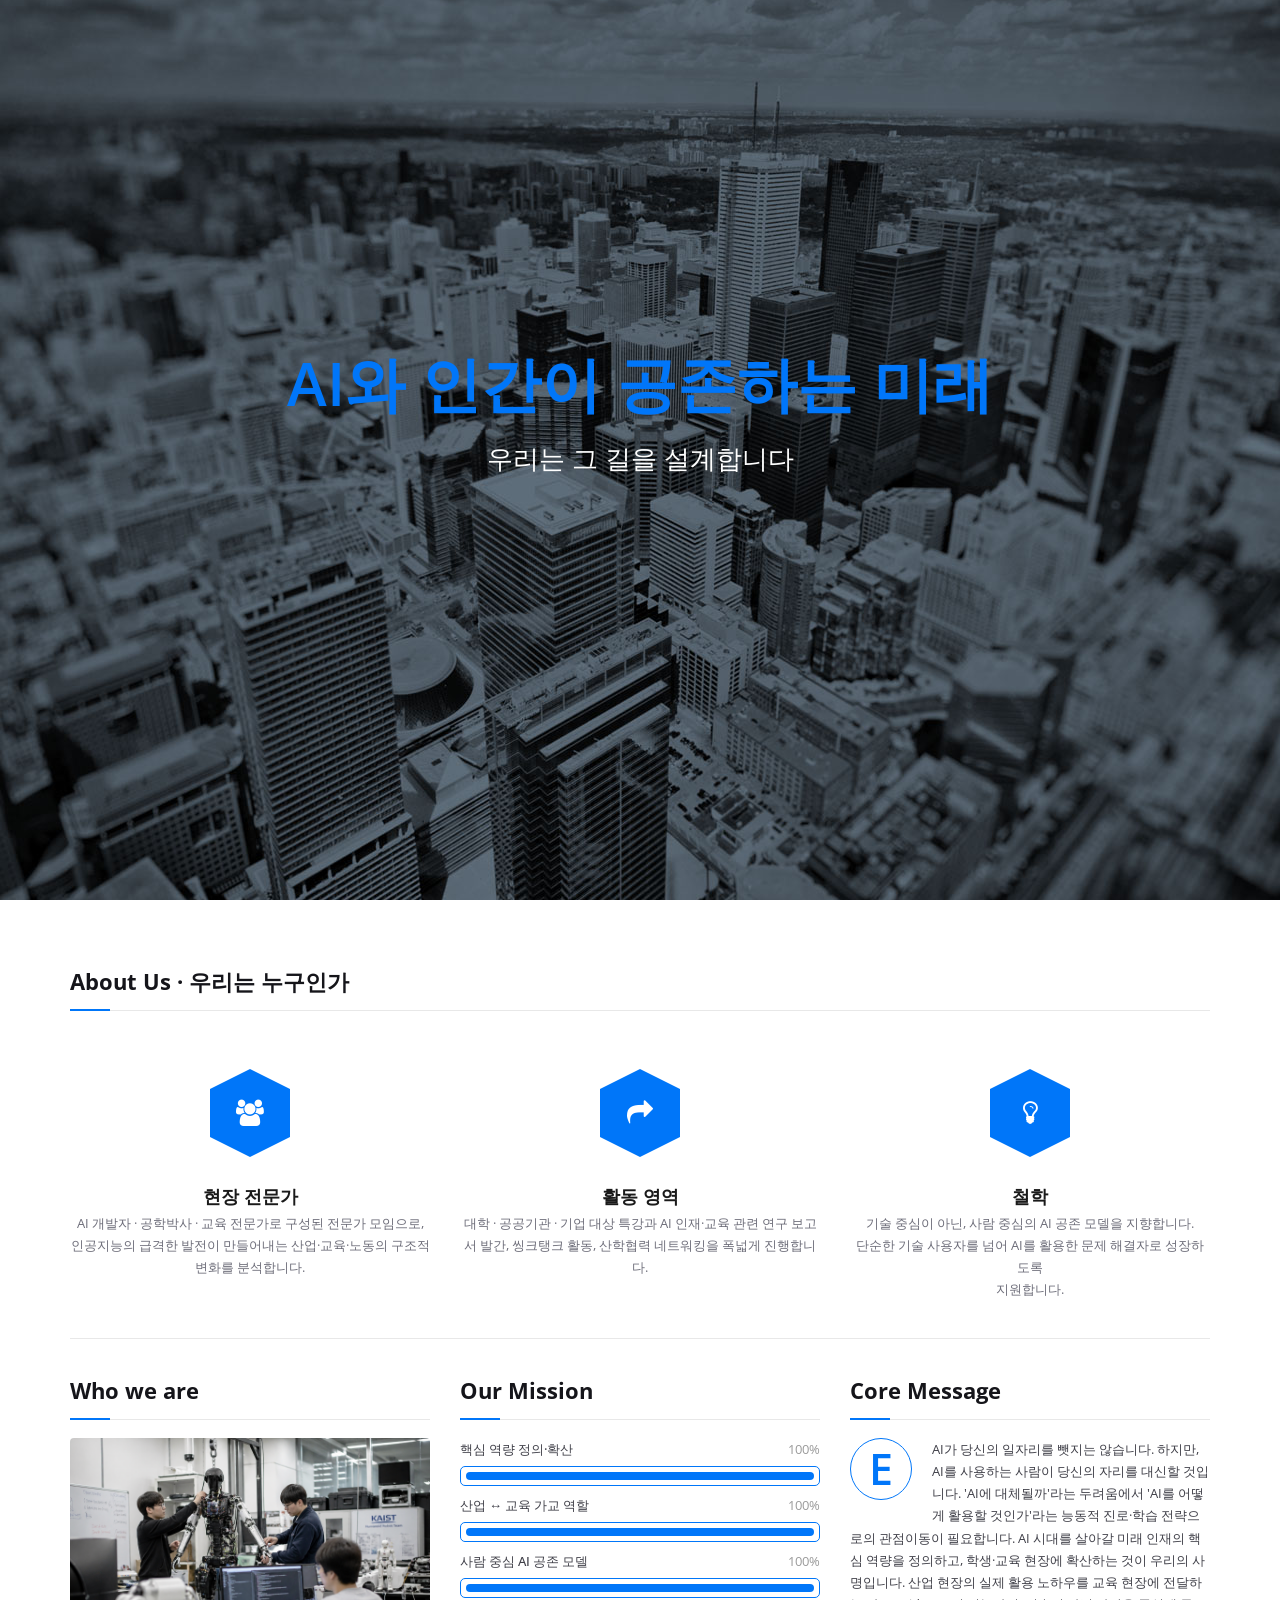
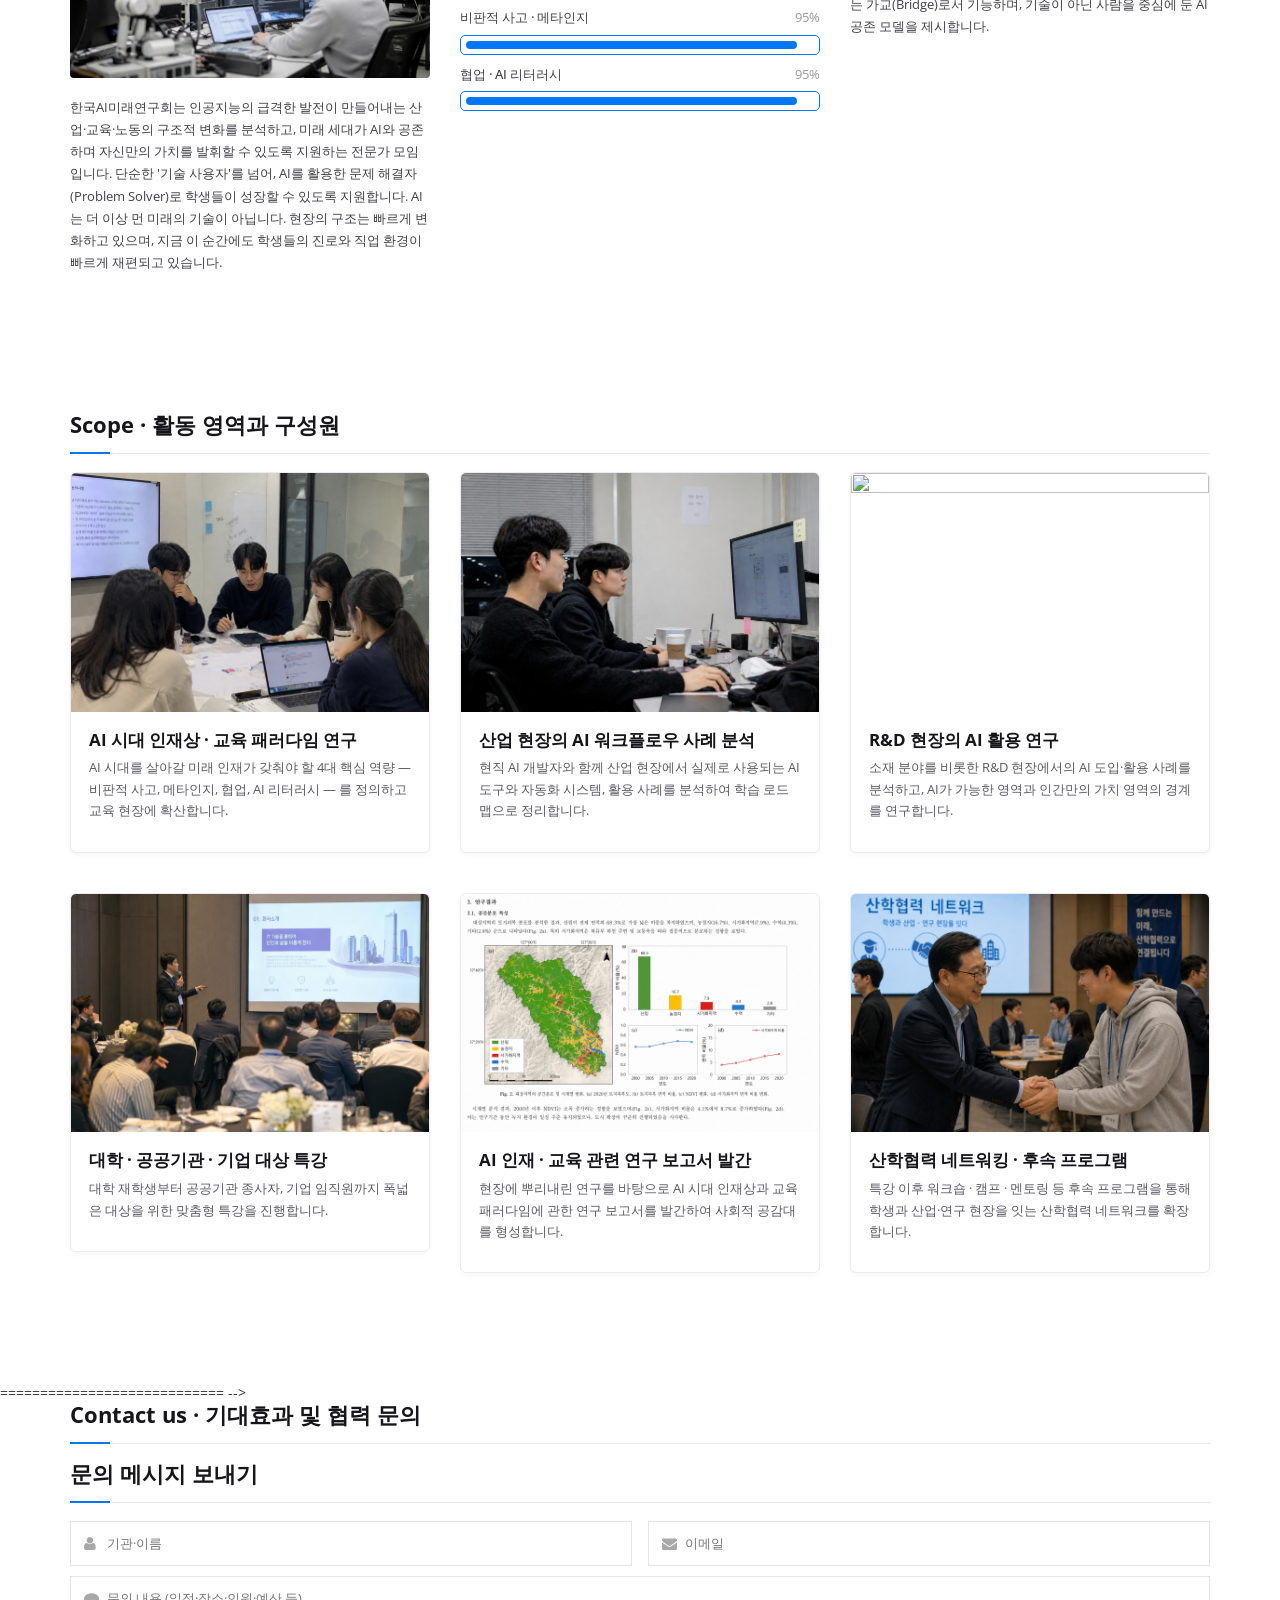
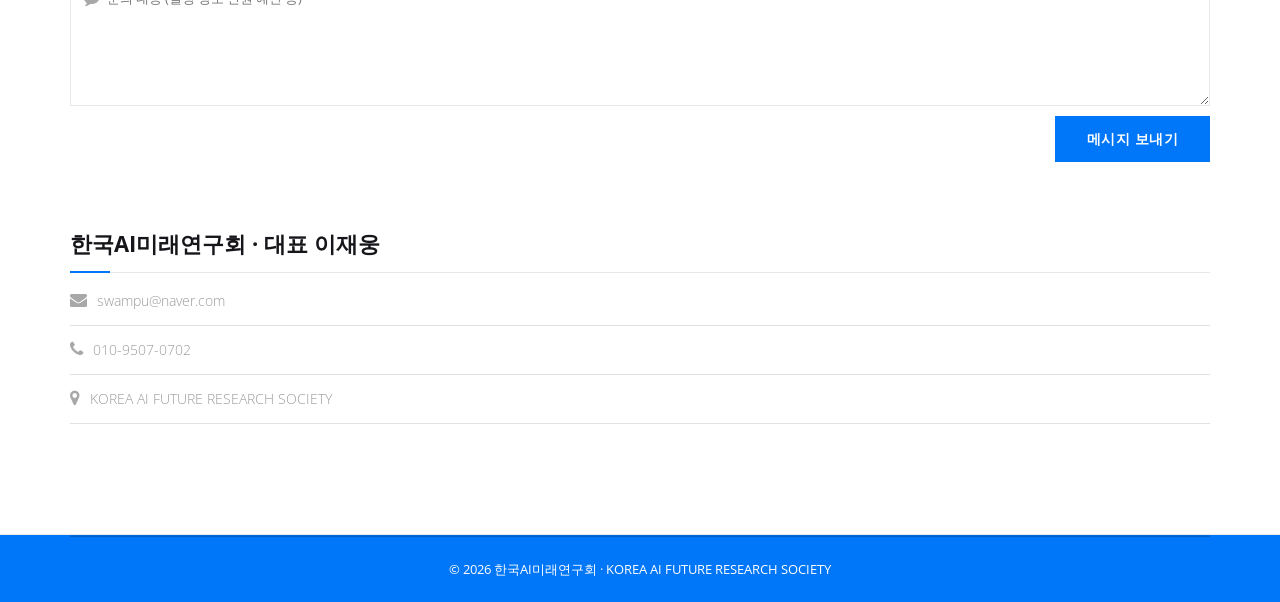
==== commit f14b7014: "탭 링크 navbar 추가 (이전 커밋의 sed 매칭 실패 보정) - index.html: 우측 네비에 '특강 & 강사진 →' 탭 링크 추가 - lecture.html: 로고 클릭" ====
--- a/index.html
+++ b/index.html
@@ -99,7 +99,7 @@
 		.home-box{ height: 700px; }
 		.home-box .background-view{ height: 100%; object-fit: cover; }
 
-		/* whoweare 이미지가 컬럼 침범 방지 — orbit7 .about-us-text img 의 누락된 width 보완 */
+		/* whoweare 이미지가 컬럼 침범 방지 — vendor CSS의 .about-us-text img 의 누락된 width 보완 */
 		.about-us-text .innner-box img {
 			float: none !important;
 			display: block;
@@ -350,6 +350,11 @@
 				<div class="container">
 					<div class="navbar-header">
 						<a class="navbar-brand"><img alt="한국AI미래연구회" src="assets/images/logo.png" data-edit-img="nav.logo"></a>
+					</div>
+					<div class="navbar-collapse collapse">
+						<ul class="nav navbar-nav navbar-right">
+							<li><a href="lecture.html" style="color:#0076f9;font-weight:600;font-size:15px;letter-spacing:.02em;">특강 &amp; 강사진 →</a></li>
+						</ul>
 					</div>
 					</div>
 			</div>
@@ -526,175 +531,7 @@
 			</div>
 		</div>
 
-		<!-- PORTFOLIO = LECTURE / CURRICULUM ============================ -->
-		<div class="section">
-			<div id="portfolio-section">
-				<div class="container">
-					<h3 data-edit-text="curriculum.title">Curriculum · 특강 세부 구성</h3>
-					<div class="portfolio-box with-3-col">
-<div class="portfolio-container">
-
-							<div class="work-post overview">
-								<div class="work-post-gal">
-									<img alt="" src="assets/upload/image1.jpg" data-edit-img="p1.img">
-</div>
-								<div class="work-post-content">
-									<h2 data-edit-text="p1.title">총 60분 · 3개 트랙</h2>
-									<span data-edit-text="p1.sub">이론 → 실전 → 현장 흐름으로 구성</span>
-								</div>
-							</div>
-
-							<div class="work-post overview">
-								<div class="work-post-gal">
-									<img alt="" src="assets/upload/image2.jpg" data-edit-img="p2.img">
-</div>
-								<div class="work-post-content">
-									<h2 data-edit-text="p2.title">참여 인원 30명</h2>
-									<span data-edit-text="p2.sub">대학 재학생 (전공 무관)</span>
-								</div>
-							</div>
-
-							<div class="work-post overview">
-								<div class="work-post-gal">
-									<img alt="" src="assets/upload/image3.jpg" data-edit-img="p3.img">
-</div>
-								<div class="work-post-content">
-									<h2 data-edit-text="p3.title">오프라인 강연 중심</h2>
-									<span data-edit-text="p3.sub">온라인 · 하이브리드 협의 가능</span>
-								</div>
-							</div>
-
-							<div class="work-post why">
-								<div class="work-post-gal">
-									<img alt="" src="assets/upload/image4.jpg" data-edit-img="p4.img">
-</div>
-								<div class="work-post-content">
-									<h2 data-edit-text="p4.title">WHY · 이론 (10분)</h2>
-									<span data-edit-text="p4.sub">AI 시대의 교육과 패러다임</span>
-								</div>
-							</div>
-
-							<div class="work-post why">
-								<div class="work-post-gal">
-									<img alt="" src="assets/upload/image5.jpg" data-edit-img="p5.img">
-</div>
-								<div class="work-post-content">
-									<h2 data-edit-text="p5.title">4대 핵심 역량</h2>
-									<span data-edit-text="p5.sub">비판적 사고 · 메타인지 · 협업 · AI 리터러시</span>
-								</div>
-							</div>
-
-							<div class="work-post how">
-								<div class="work-post-gal">
-									<img alt="" src="assets/upload/image6.jpg" data-edit-img="p6.img">
-</div>
-								<div class="work-post-content">
-									<h2 data-edit-text="p6.title">HOW · 실전 (20분)</h2>
-									<span data-edit-text="p6.sub">현직 개발자가 알려주는 실전 AI 활용 기술</span>
-								</div>
-							</div>
-
-							<div class="work-post how">
-								<div class="work-post-gal">
-									<img alt="" src="assets/upload/image7.jpg" data-edit-img="p7.img">
-</div>
-								<div class="work-post-content">
-									<h2 data-edit-text="p7.title">나만의 자동화 시스템</h2>
-									<span data-edit-text="p7.sub">아이디어 발굴부터 결과물까지</span>
-								</div>
-							</div>
-
-							<div class="work-post what">
-								<div class="work-post-gal">
-									<img alt="" src="assets/upload/image1.jpg" data-edit-img="p8.img">
-</div>
-								<div class="work-post-content">
-									<h2 data-edit-text="p8.title">WHAT · 현장 (30분)</h2>
-									<span data-edit-text="p8.sub">공학박사가 말하는 AI 시대 R&amp;D 현실과 인재상</span>
-								</div>
-							</div>
-
-							<div class="work-post what">
-								<div class="work-post-gal">
-									<img alt="" src="assets/upload/image2.jpg" data-edit-img="p9.img">
-</div>
-								<div class="work-post-content">
-									<h2 data-edit-text="p9.title">Q&amp;A · 진로 멘토링</h2>
-									<span data-edit-text="p9.sub">현직자 · 연구자와의 직접 소통</span>
-								</div>
-							</div>
-
-						</div>
-					</div>
-				</div>
-			</div>
-		</div>
-
-		<!-- TEAM = SPEAKERS ============================ -->
-		<div class="section">
-			<div id="team-section">
-				<div class="container">
-					<div class="work-staff">
-						<h3 data-edit-text="team.title">Speakers · 강사진 소개</h3>
-						<div class="row">
-
-										<div class="col-md-3">
-											<div class="staff-post">
-												<div class="staff-post-gal">
-													<img alt="" src="assets/upload/team1.jpg" data-edit-img="team1.img">
-												</div>
-												<div class="staff-post-content">
-													<h5 data-edit-text="team1.name">김영광</h5>
-													<span data-edit-text="team1.role">메인 강사 · 공학박사 (소재 분야)</span>
-</div>
-											</div>
-										</div>
-
-										<div class="col-md-3">
-											<div class="staff-post">
-												<div class="staff-post-gal">
-													<img alt="" src="assets/upload/team2.jpg" data-edit-img="team2.img">
-												</div>
-												<div class="staff-post-content">
-													<h5 data-edit-text="team2.name">이재웅</h5>
-													<span data-edit-text="team2.role">대표 · 교육 패러다임 전문가</span>
-</div>
-											</div>
-										</div>
-
-										<div class="col-md-3">
-											<div class="staff-post">
-												<div class="staff-post-gal">
-													<img alt="" src="assets/upload/team3.jpg" data-edit-img="team3.img">
-												</div>
-												<div class="staff-post-content">
-													<h5 data-edit-text="team3.name">김유일</h5>
-													<span data-edit-text="team3.role">현직 AI 개발자 · 산업계</span>
-</div>
-											</div>
-										</div>
-
-										<div class="col-md-3">
-											<div class="staff-post">
-												<div class="staff-post-gal">
-													<img alt="" src="assets/upload/team4.jpg" data-edit-img="team4.img">
-												</div>
-												<div class="staff-post-content">
-													<h5 data-edit-text="team4.name">한국AI미래연구회</h5>
-													<span data-edit-text="team4.role">학계 · 산업계 · R&amp;D 연합</span>
-</div>
-								</div>
-
-							</div>
-
-</div>
-
-					</div>
-				</div>
-			</div>
-		</div>
-
-		<!-- CONTACT ============================ -->
+ ============================ -->
 		<div class="section">
 			<div id="contact-section">
 				<div class="container">
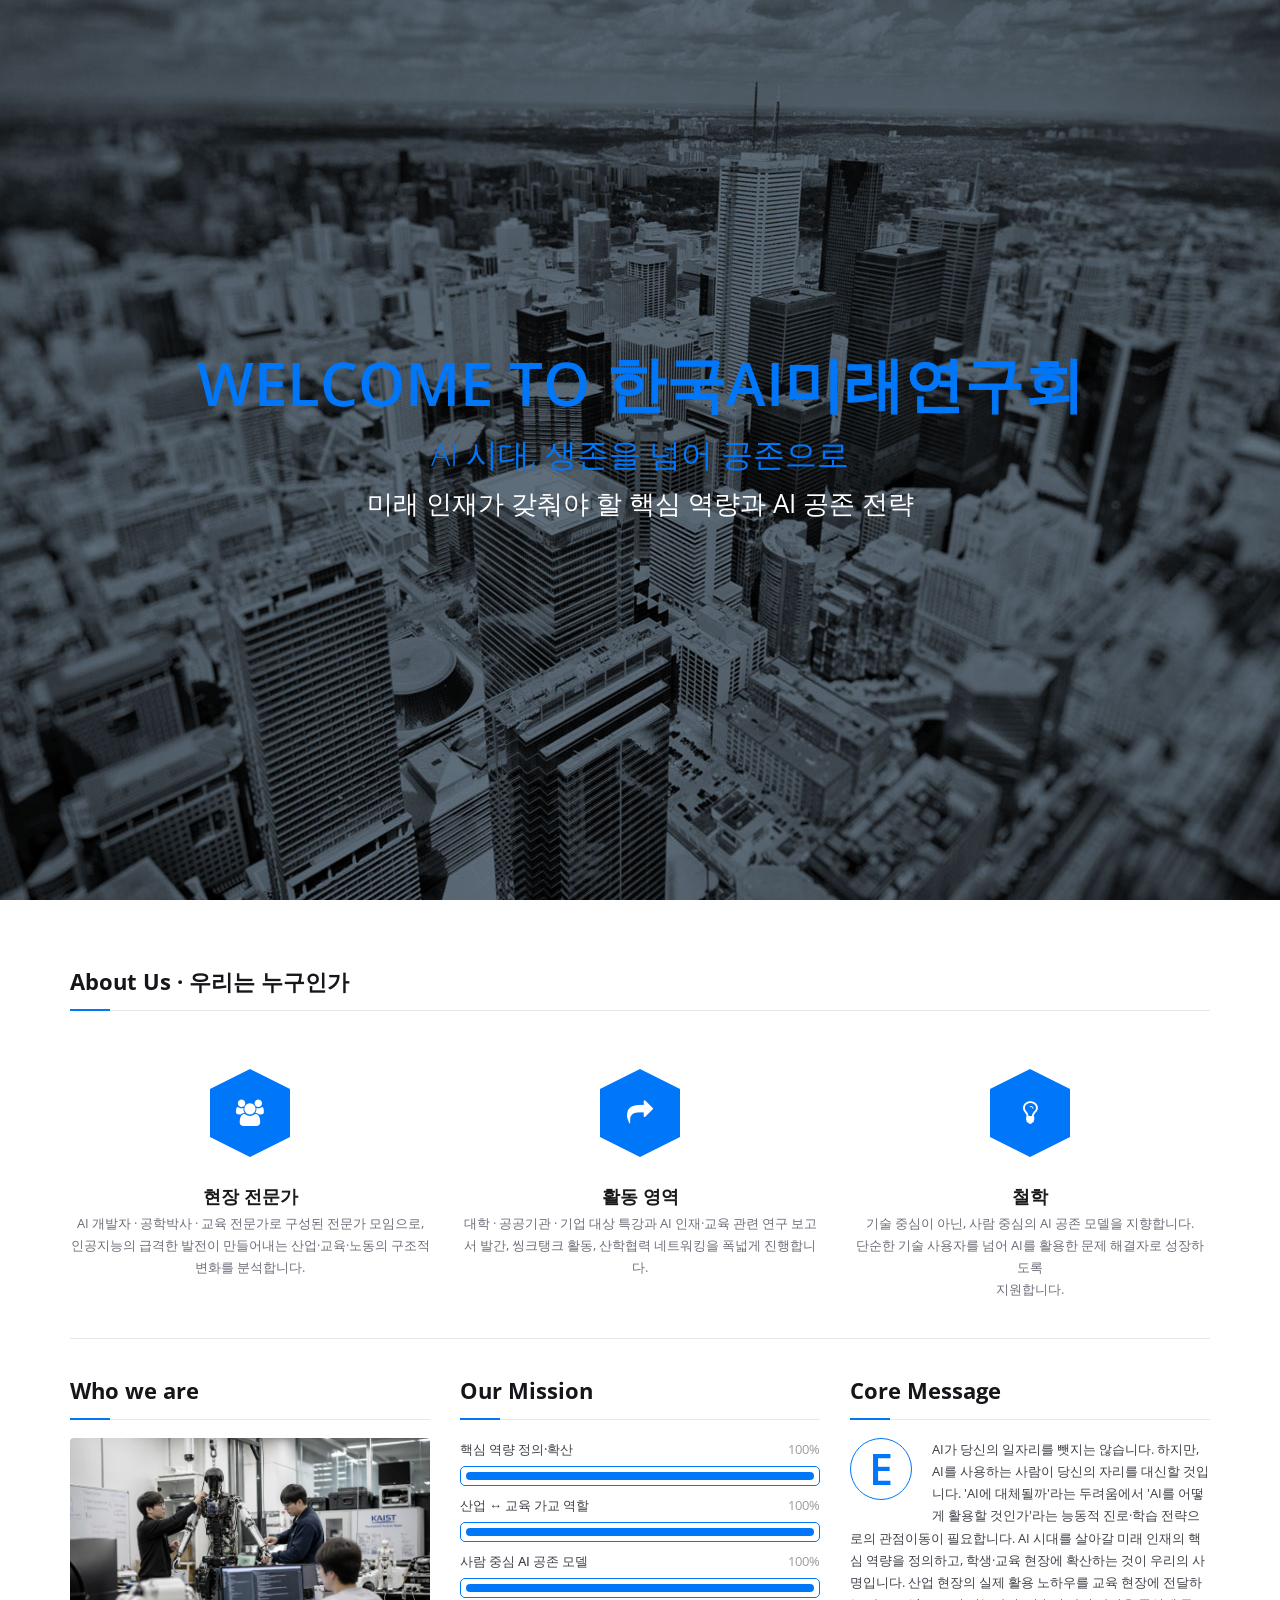
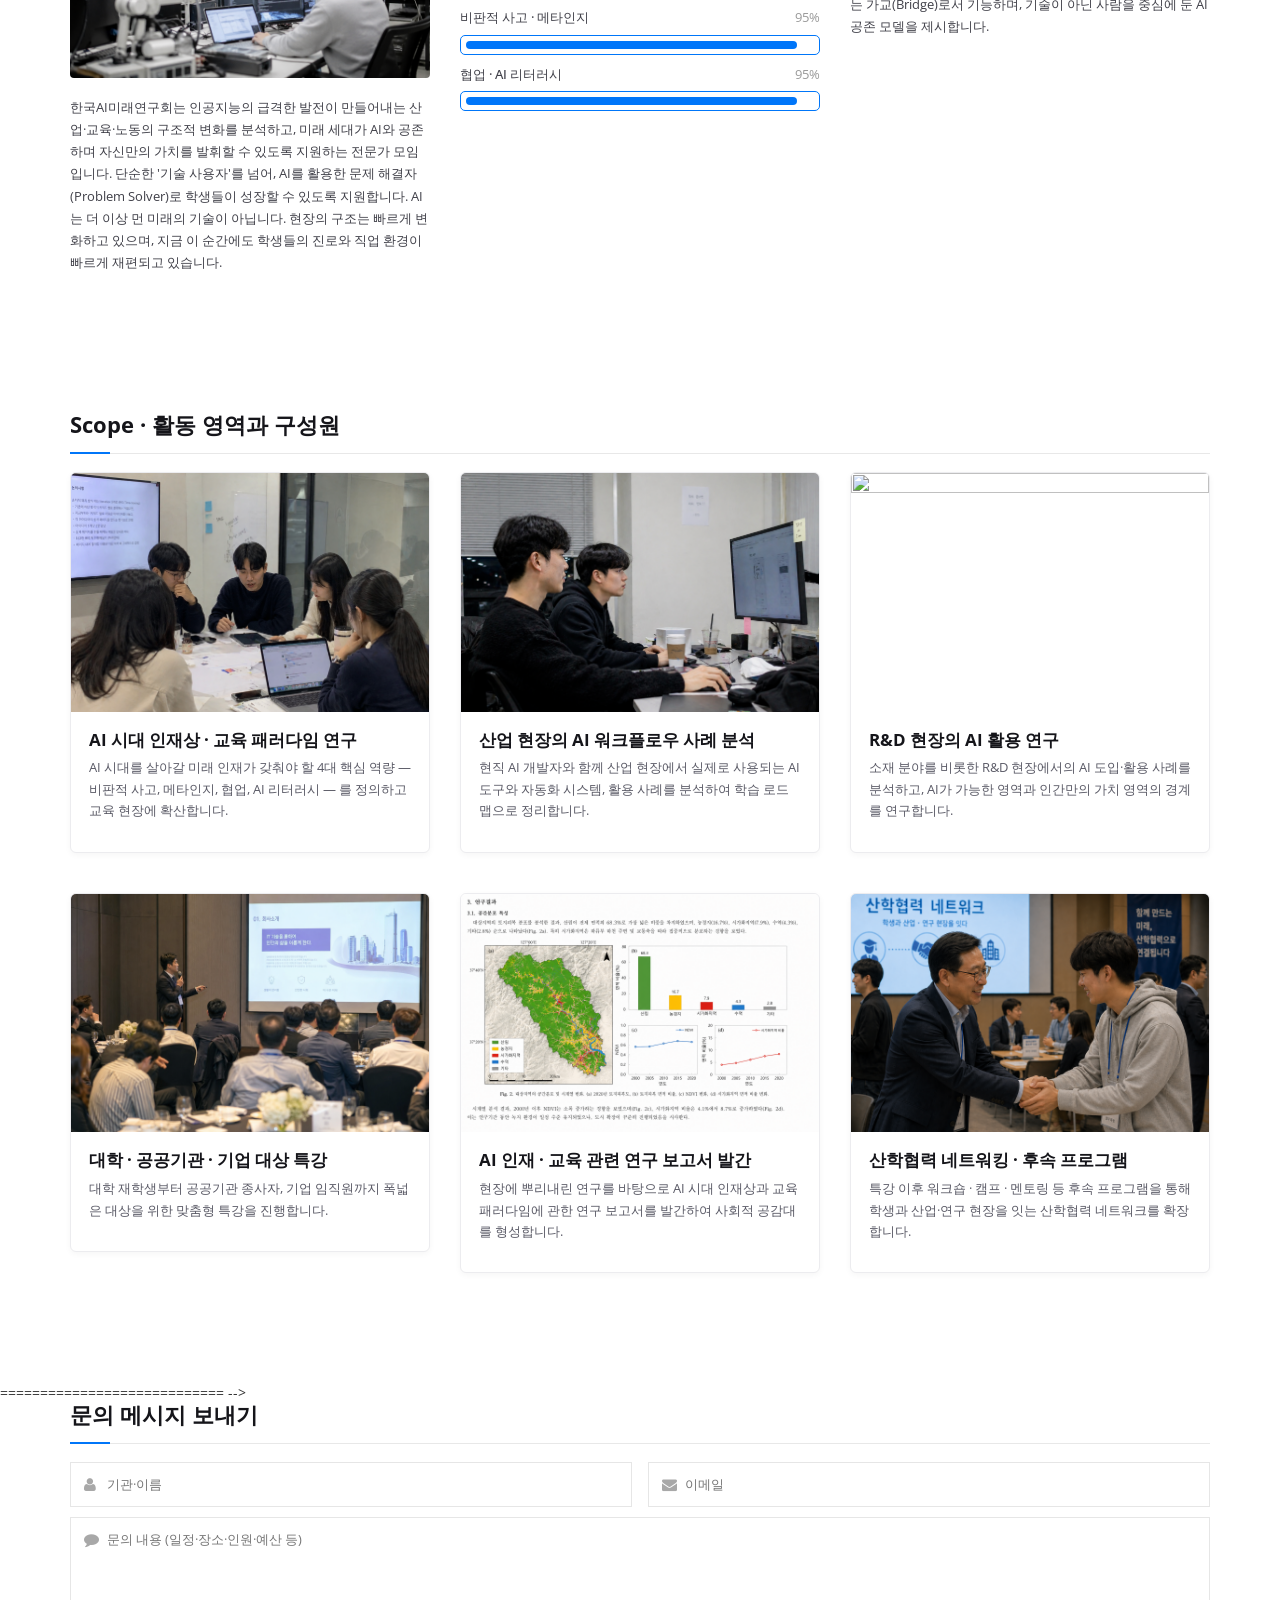
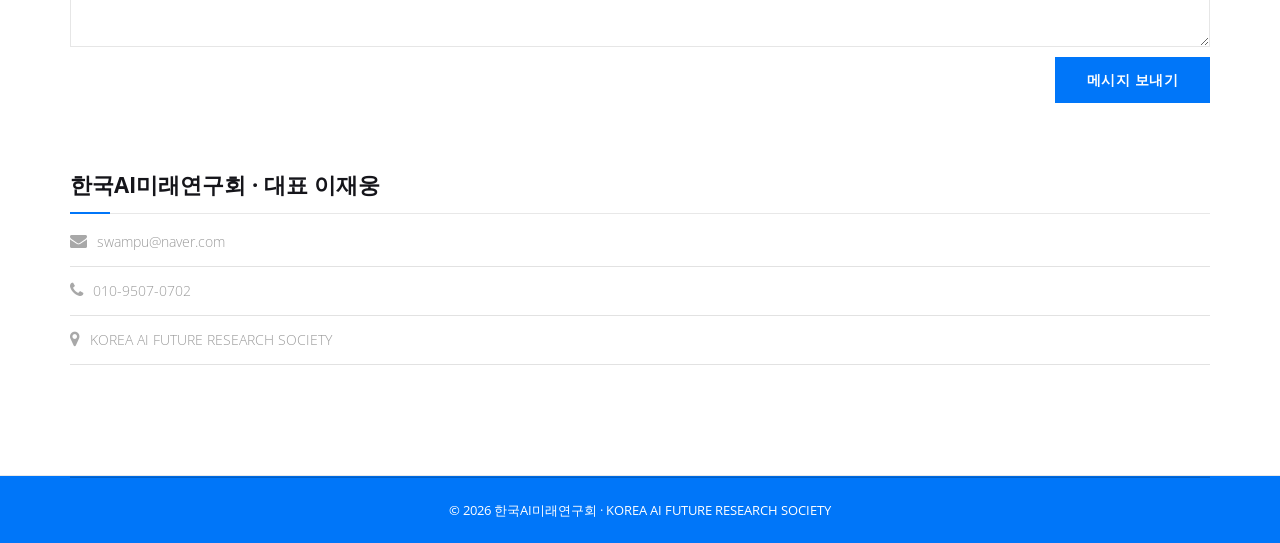
==== commit 3d51d5c3: "상단 orbit7 로고 → 한국AI미래연구회 텍스트 / Contact 헤딩 제거 / 화살표 제거 3가지 사용자 요청: 1. 상단 navbar-brand 의 orbit7 logo.p" ====
--- a/index.html
+++ b/index.html
@@ -349,11 +349,11 @@
 			<div class="navbar navbar-default navbar-fixed-top">
 				<div class="container">
 					<div class="navbar-header">
-						<a class="navbar-brand"><img alt="한국AI미래연구회" src="assets/images/logo.png" data-edit-img="nav.logo"></a>
+						<a class="navbar-brand" style="color:#0076f9;font-weight:700;font-size:19px;letter-spacing:-.01em;line-height:20px;padding-top:18px;padding-bottom:12px;height:50px;">한국AI미래연구회</a>
 					</div>
 					<div class="navbar-collapse collapse">
 						<ul class="nav navbar-nav navbar-right">
-							<li><a href="lecture.html" style="color:#0076f9;font-weight:600;font-size:15px;letter-spacing:.02em;">특강 &amp; 강사진 →</a></li>
+							<li><a href="lecture.html" style="color:#0076f9;font-weight:600;font-size:15px;letter-spacing:.02em;">특강 &amp; 강사진</a></li>
 						</ul>
 					</div>
 					</div>
@@ -535,7 +535,6 @@
 		<div class="section">
 			<div id="contact-section">
 				<div class="container">
-					<h3 data-edit-text="contact.title">Contact us · 기대효과 및 협력 문의</h3>
 				</div>
 
 				<div class="contact-box">
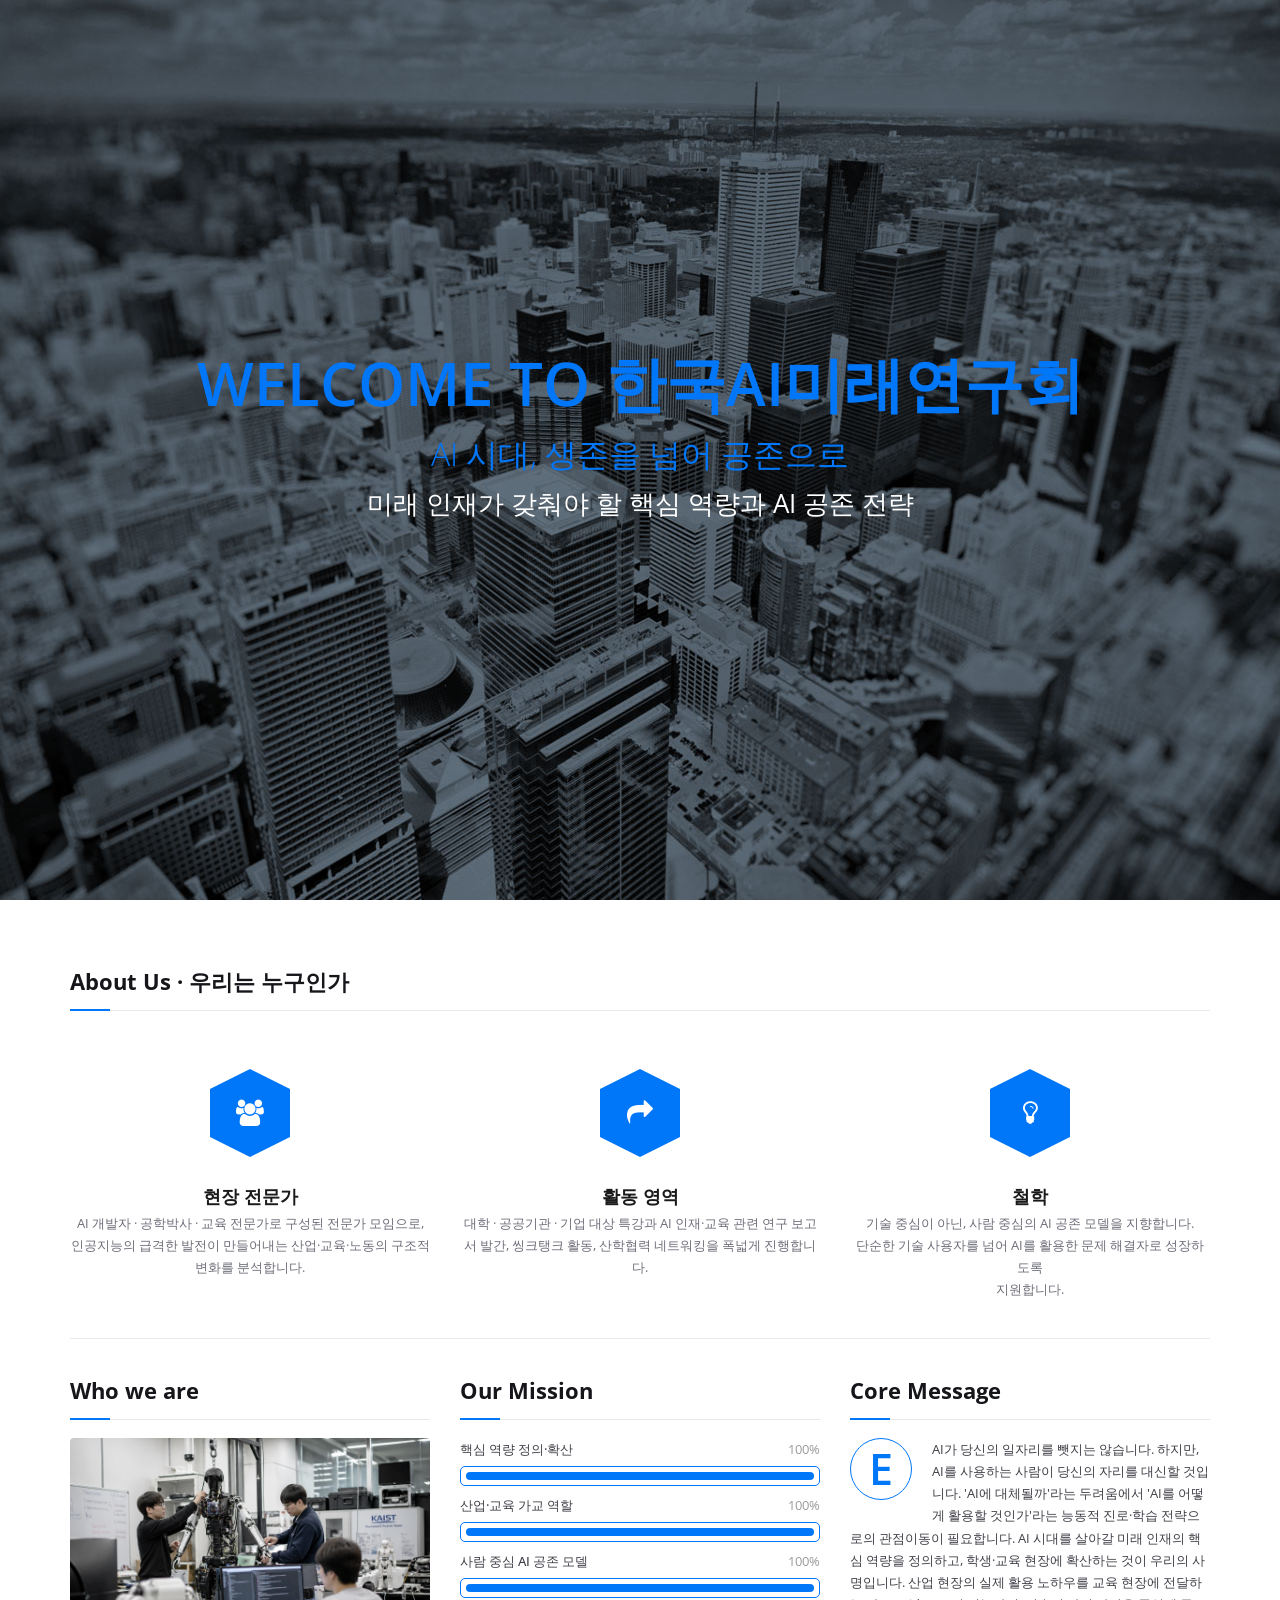
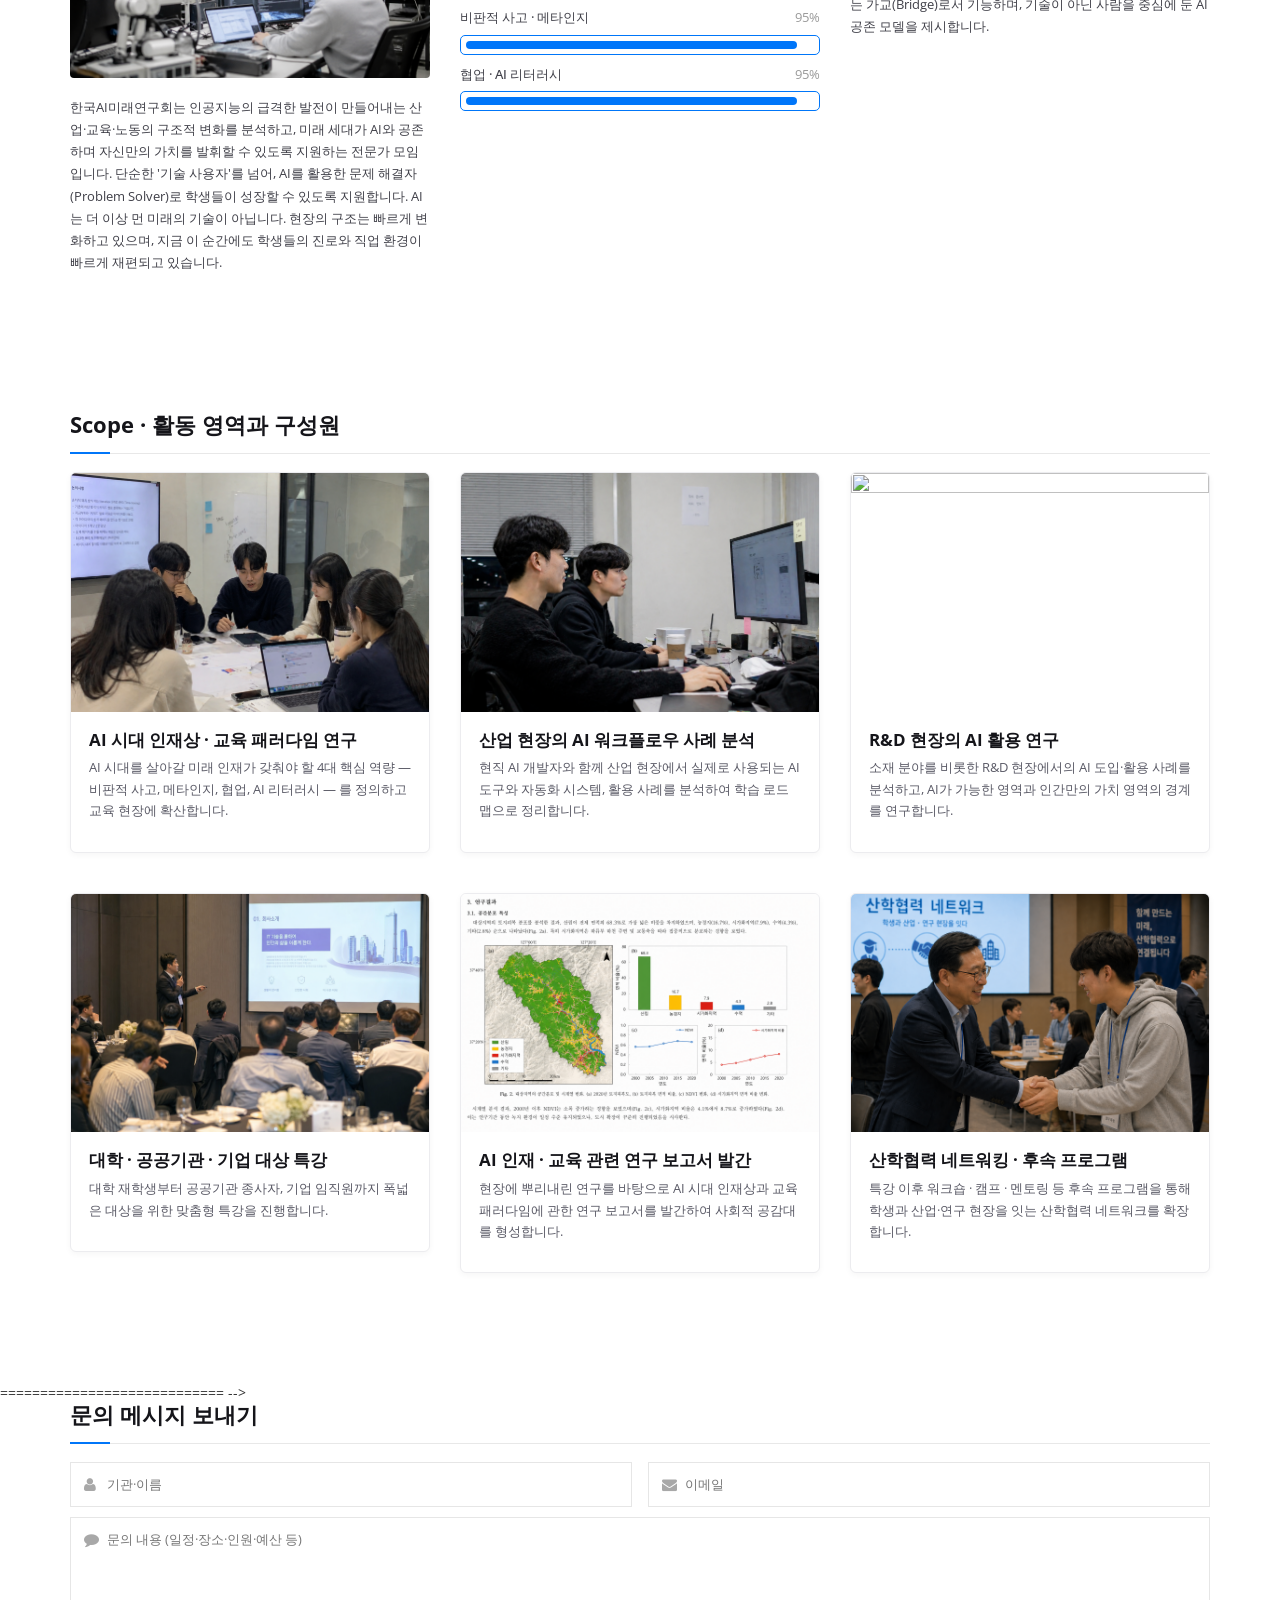
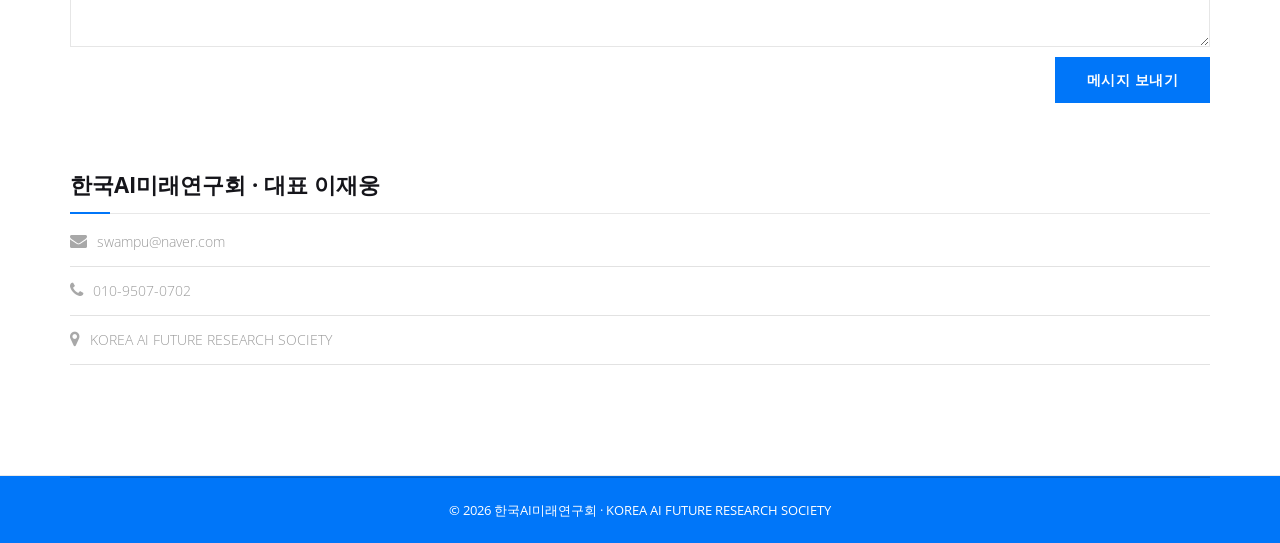
==== commit 39f4ee9a: "화살표 잔존 모두 제거 (텍스트 + 점선 outline) 사용자가 본 화살표 두 곳: 1. content.json 안 텍스트 화살표    - mission.entry2: '산업 ↔" ====
--- a/index.html
+++ b/index.html
@@ -84,6 +84,8 @@
 		footer p{ color: #fff !important; }
 		footer{ background: #0076f9; }
 		.footer-line-in{ padding: 22px 0 !important; }
+		/* a 클릭 시 브라우저 기본 점선 outline 제거 (Bootstrap a:focus { outline:thin dotted } 가 기본) */
+		a, a:focus, a:hover, a:active{ outline: 0 !important; }
 		/* h3 섹션 제목 톤 보강 */
 		h3{ color: #15151a !important; font-weight: 700 !important; }
 		/* About 6각형 카드 — 가운데 정렬로 통일감 (vendor는 left-align) */
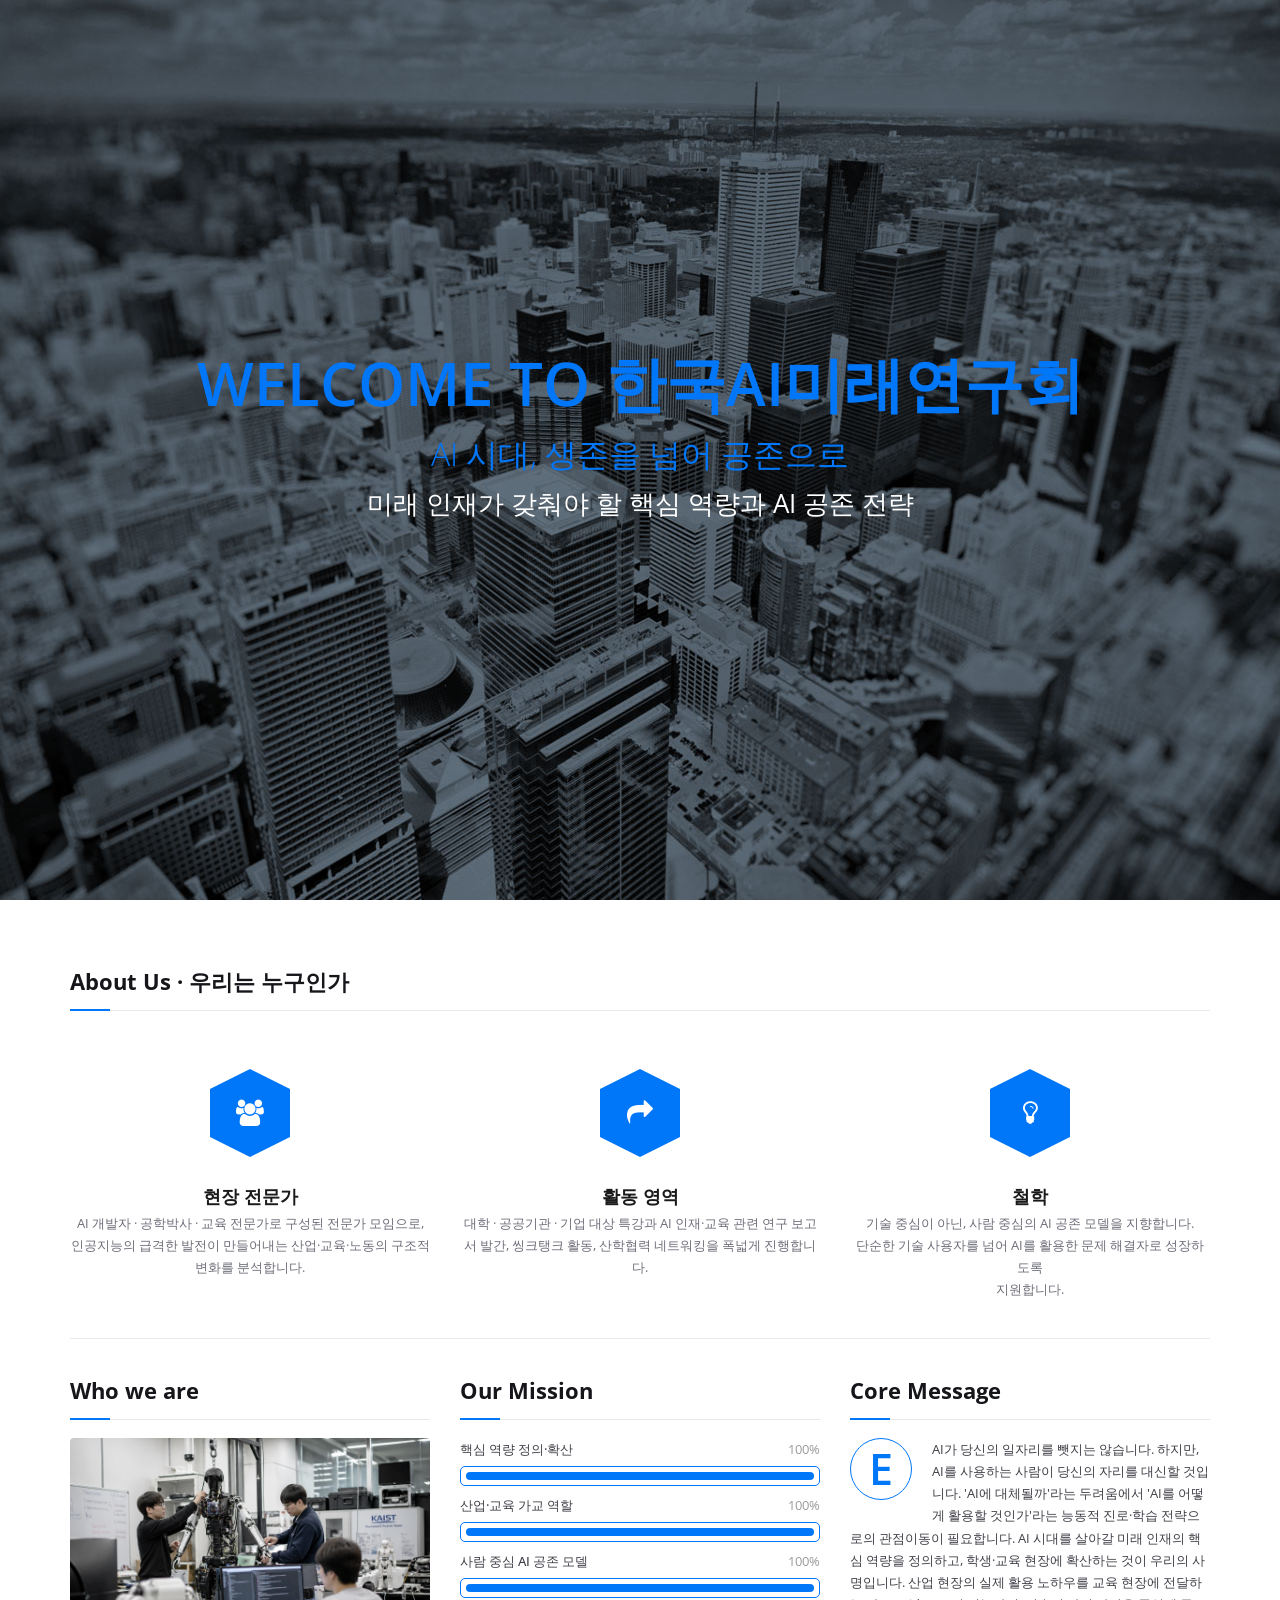
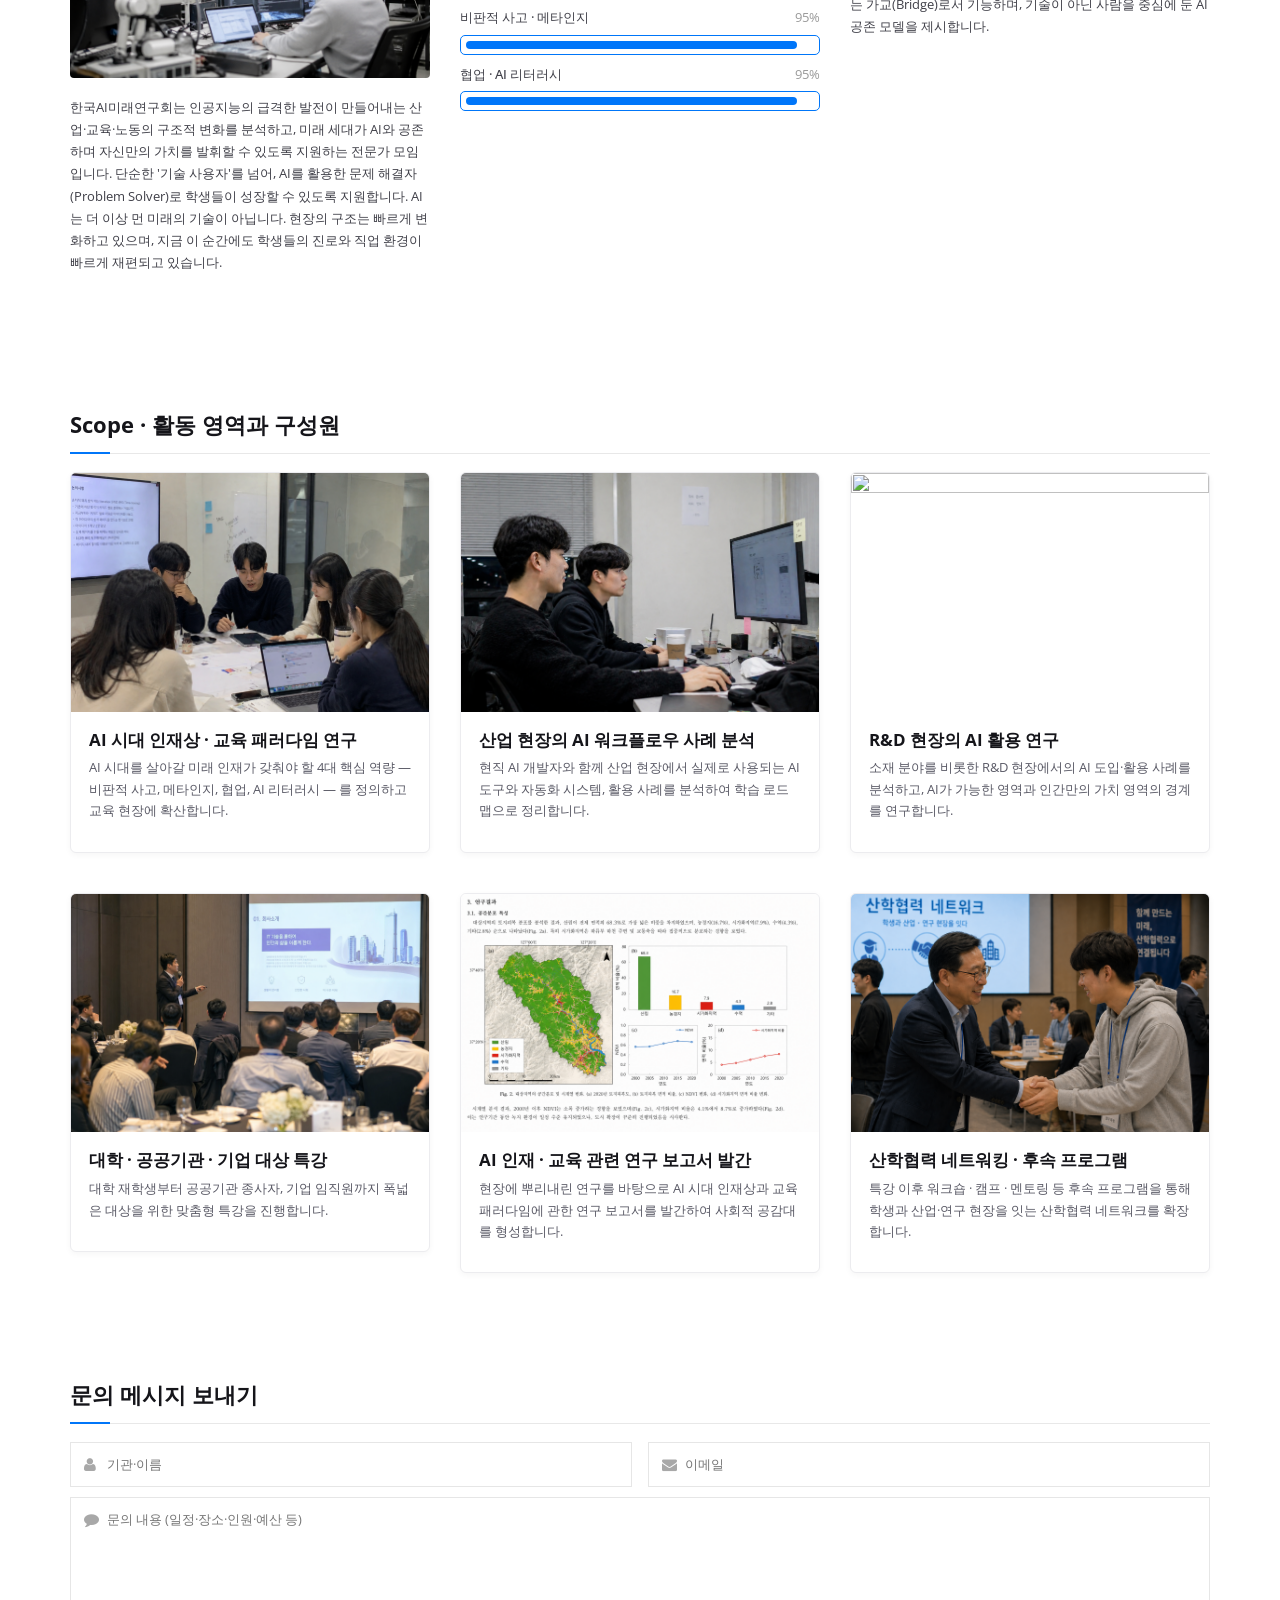
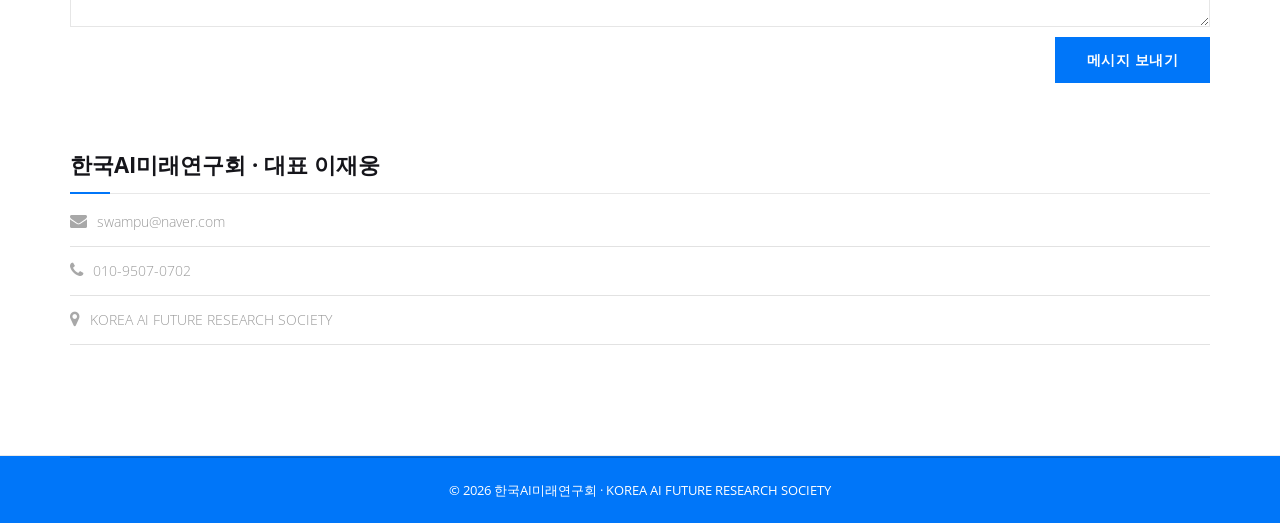
==== commit 5caea683: "고아 HTML 주석 종료 마커 제거 — 페이지에 노출되던 '======= -->' 정체 원인: - 이전 sed/regex 작업 중 <!-- TEAM === --> 의 시작 부분 <" ====
--- a/index.html
+++ b/index.html
@@ -5,6 +5,10 @@
 
 	<meta charset="utf-8">
 	<meta http-equiv="X-UA-Compatible" content="IE=edge,chrome=1">
+	<meta http-equiv="Cache-Control" content="no-cache, no-store, must-revalidate">
+	<meta http-equiv="Pragma" content="no-cache">
+	<meta http-equiv="Expires" content="0">
+	<meta name="build" content="1777461658">
 	<meta name="viewport" content="width=device-width, initial-scale=1, maximum-scale=1">
 	<meta name="description" content="한국AI미래연구회 — 미래 인재가 갖춰야 할 핵심 역량과 AI 공존 전략">
 
@@ -449,7 +453,7 @@
 									<h3 data-edit-text="mission.title">Our Mission</h3>
 									<p data-edit-text="mission.entry1">핵심 역량 정의·확산 <span>100%</span></p>
 									<div class="meter nostrips wp"><span style="width: 100%"></span></div>
-									<p data-edit-text="mission.entry2">산업 ↔ 교육 가교 역할 <span>100%</span></p>
+									<p data-edit-text="mission.entry2">산업·교육 가교 역할 <span>100%</span></p>
 									<div class="meter nostrips photoshop"><span style="width: 100%"></span></div>
 									<p data-edit-text="mission.entry3">사람 중심 AI 공존 모델 <span>100%</span></p>
 									<div class="meter nostrips html"><span style="width: 100%"></span></div>
@@ -532,8 +536,7 @@
 				</div>
 			</div>
 		</div>
-
- ============================ -->
+		<!-- CONTACT ============================ -->
 		<div class="section">
 			<div id="contact-section">
 				<div class="container">
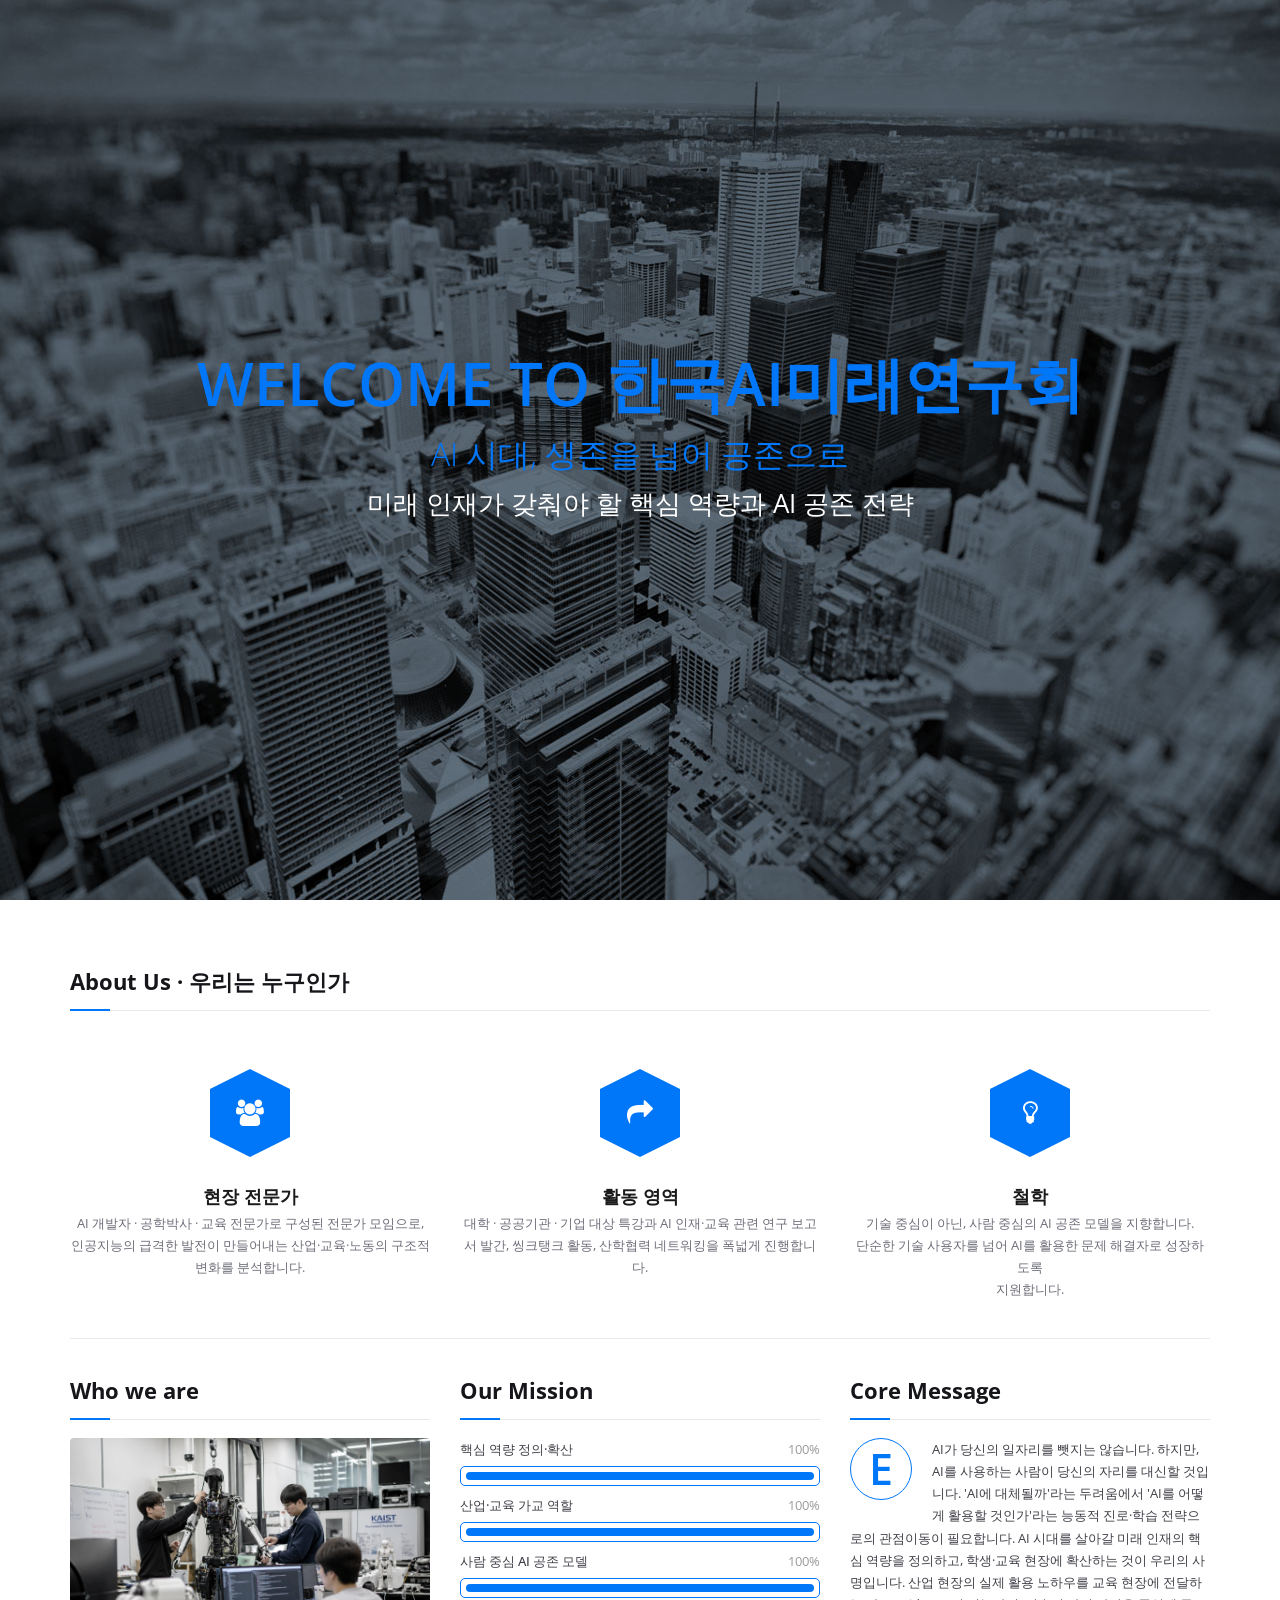
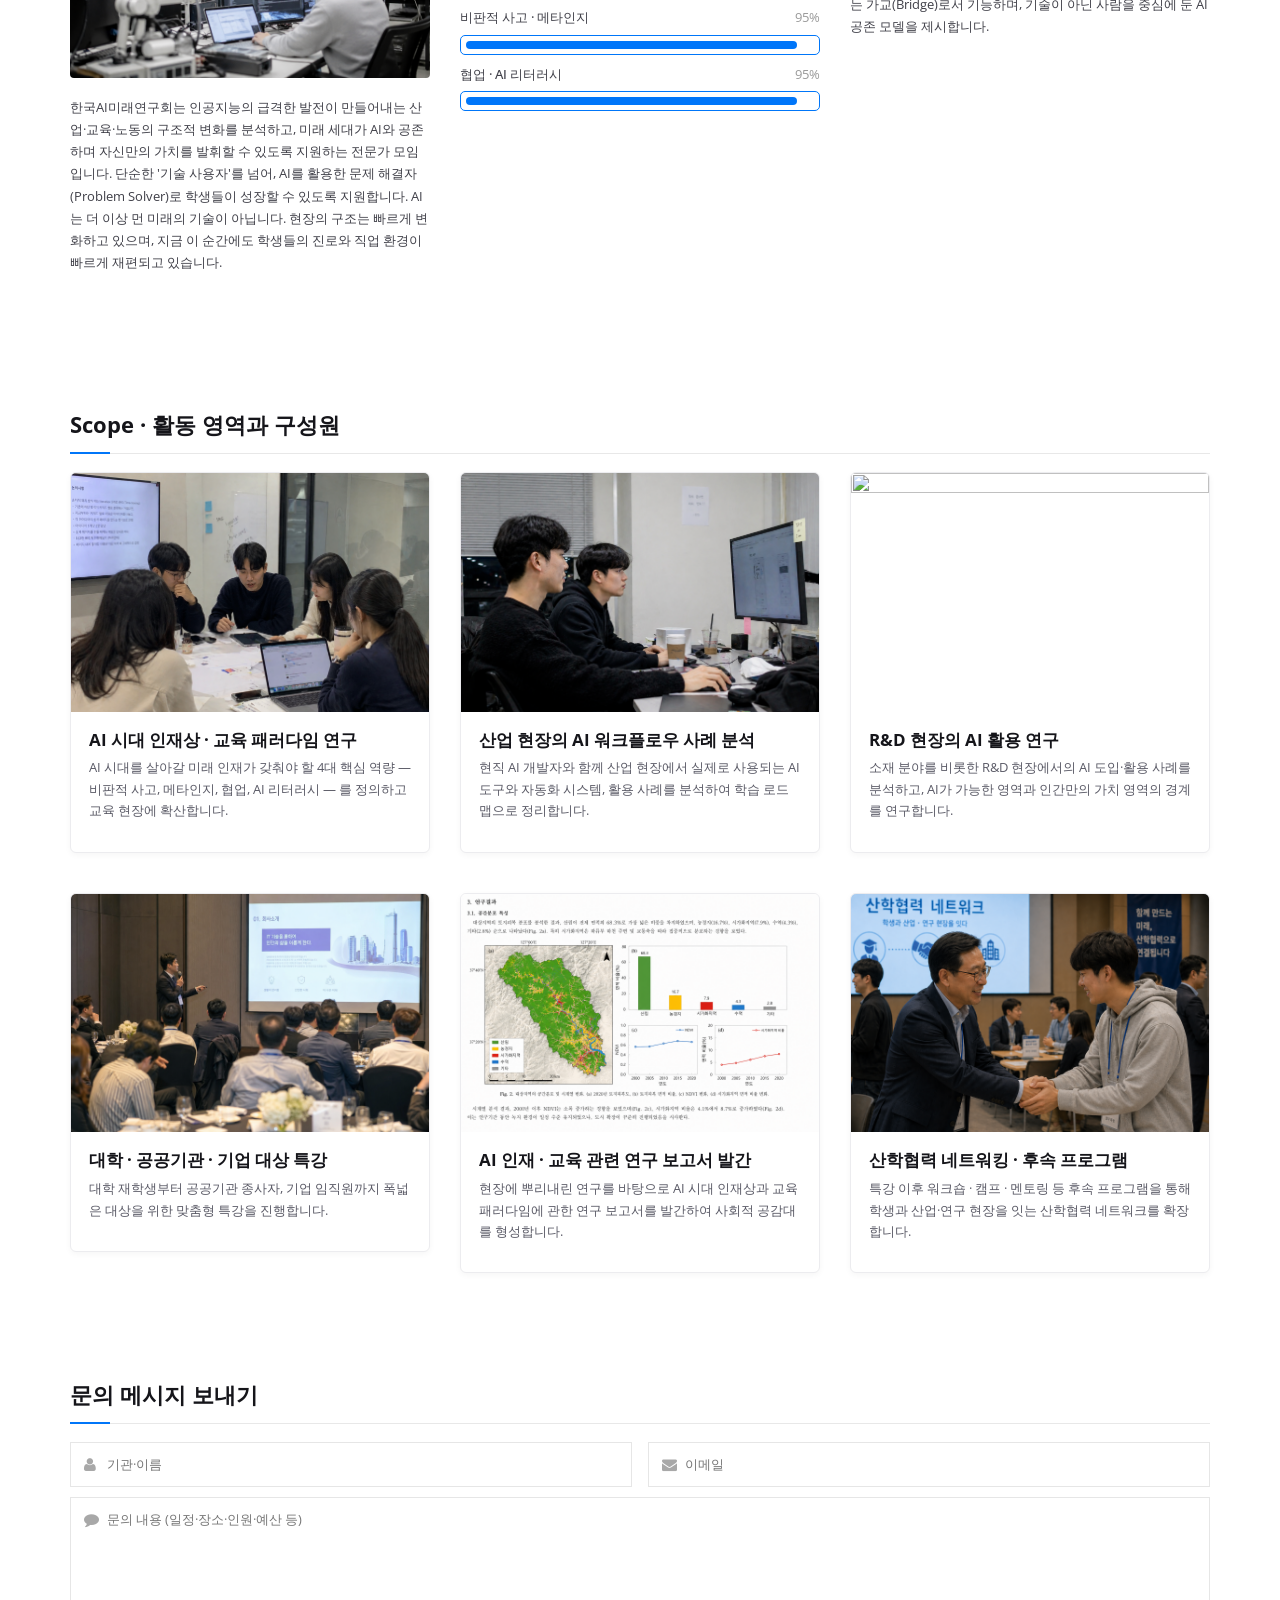
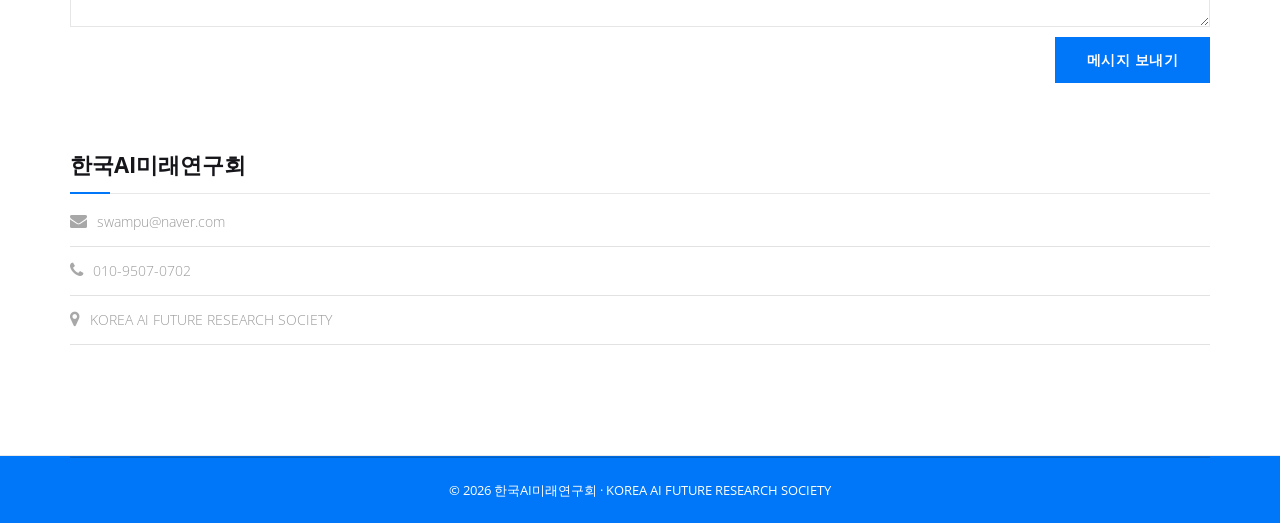
==== commit a31ced68: "직접 연락처 제목 단순화 + 모바일 navbar 탭 노출 1. contact.infoTitle: '한국AI미래연구회 · 대표 이재웅' → '한국AI미래연구회'    - 대표 이름 " ====
--- a/index.html
+++ b/index.html
@@ -166,6 +166,12 @@
 
 		/* 태블릿 이하 (≤991px) */
 		@media (max-width: 991px){
+			/* 모바일에서도 navbar 탭 항상 노출 (Bootstrap 의 .navbar-collapse 모바일 자동 collapse 무력화) */
+			.navbar-collapse{ display: block !important; padding: 0; border: none; box-shadow: none; }
+			.navbar-nav.navbar-right{ float: right !important; margin: 7px 0 !important; }
+			.navbar-nav.navbar-right > li{ float: left; }
+			.navbar-nav.navbar-right > li > a{ padding: 8px 14px !important; font-size: 14px !important; }
+
 			/* 헤더 */
 			.navbar-brand img{ max-height: 40px; width: auto; }
 			.home-box{ height: auto; min-height: 380px; }
